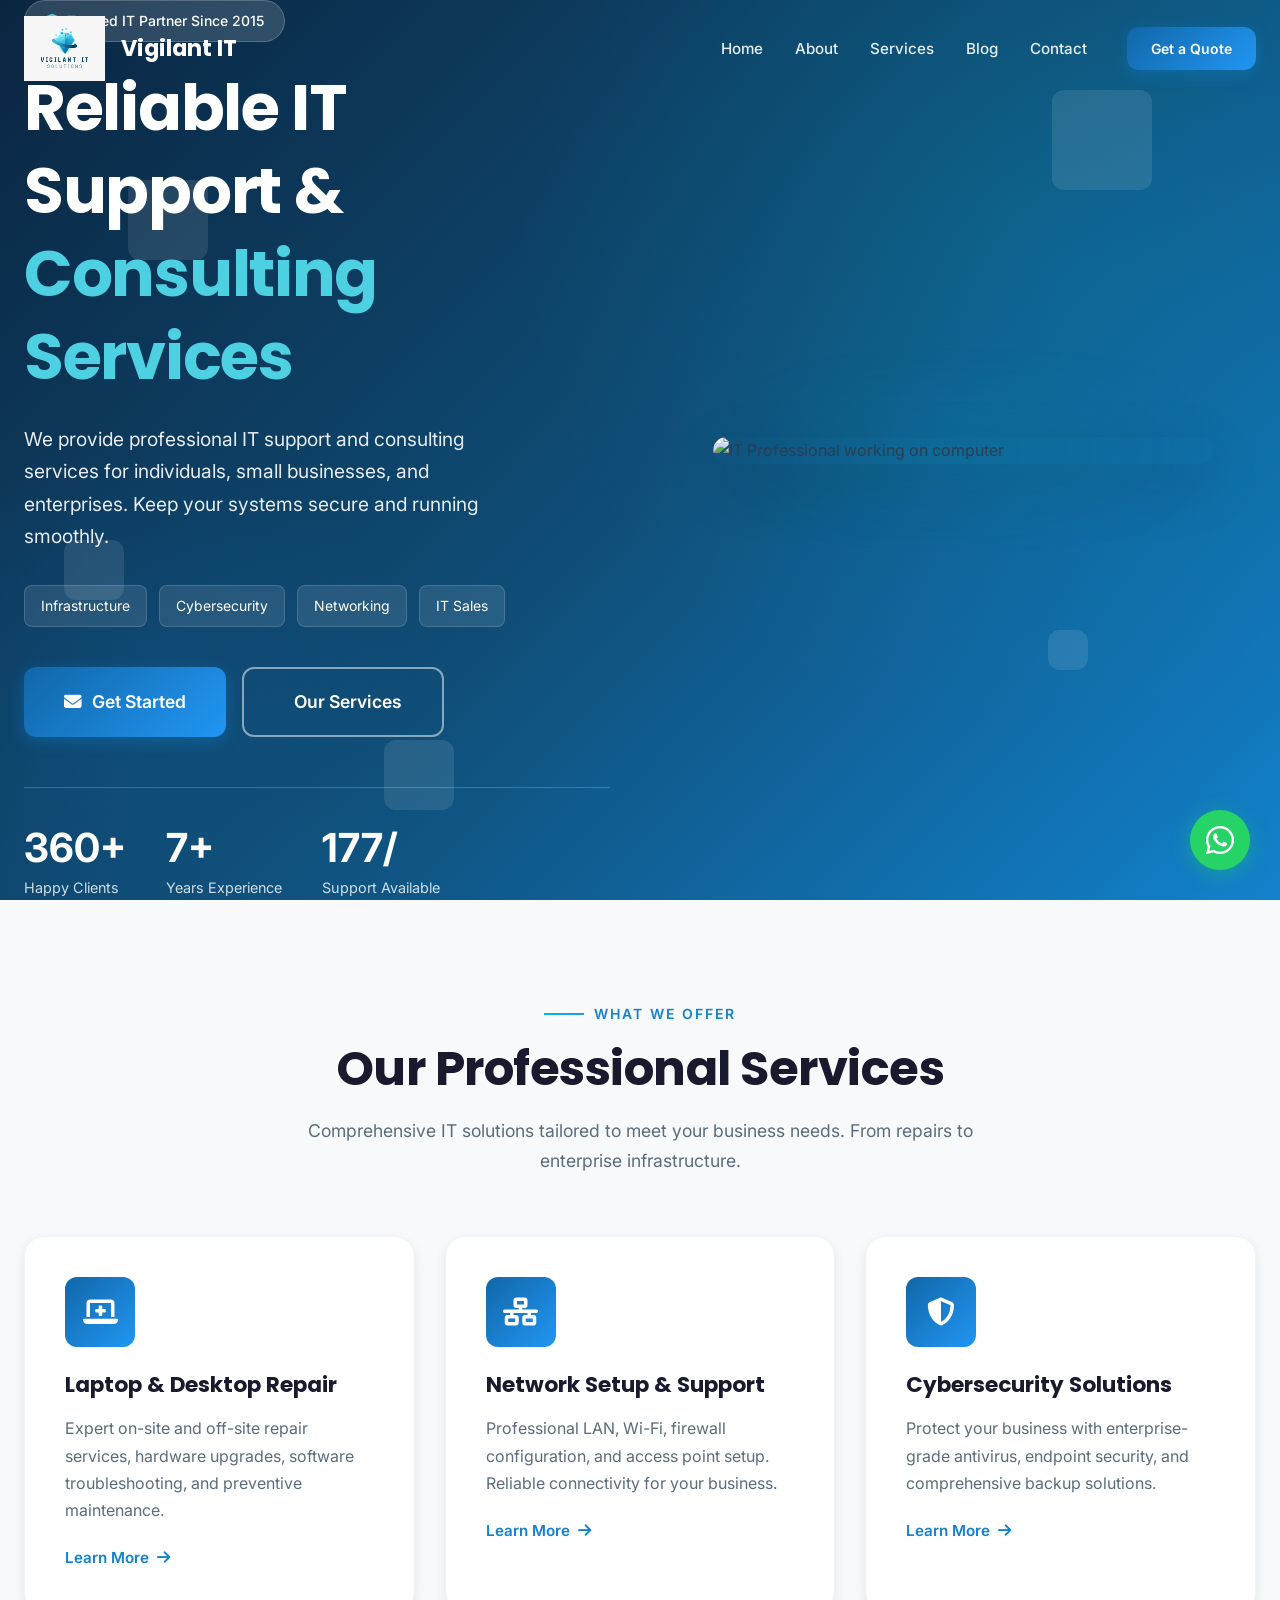
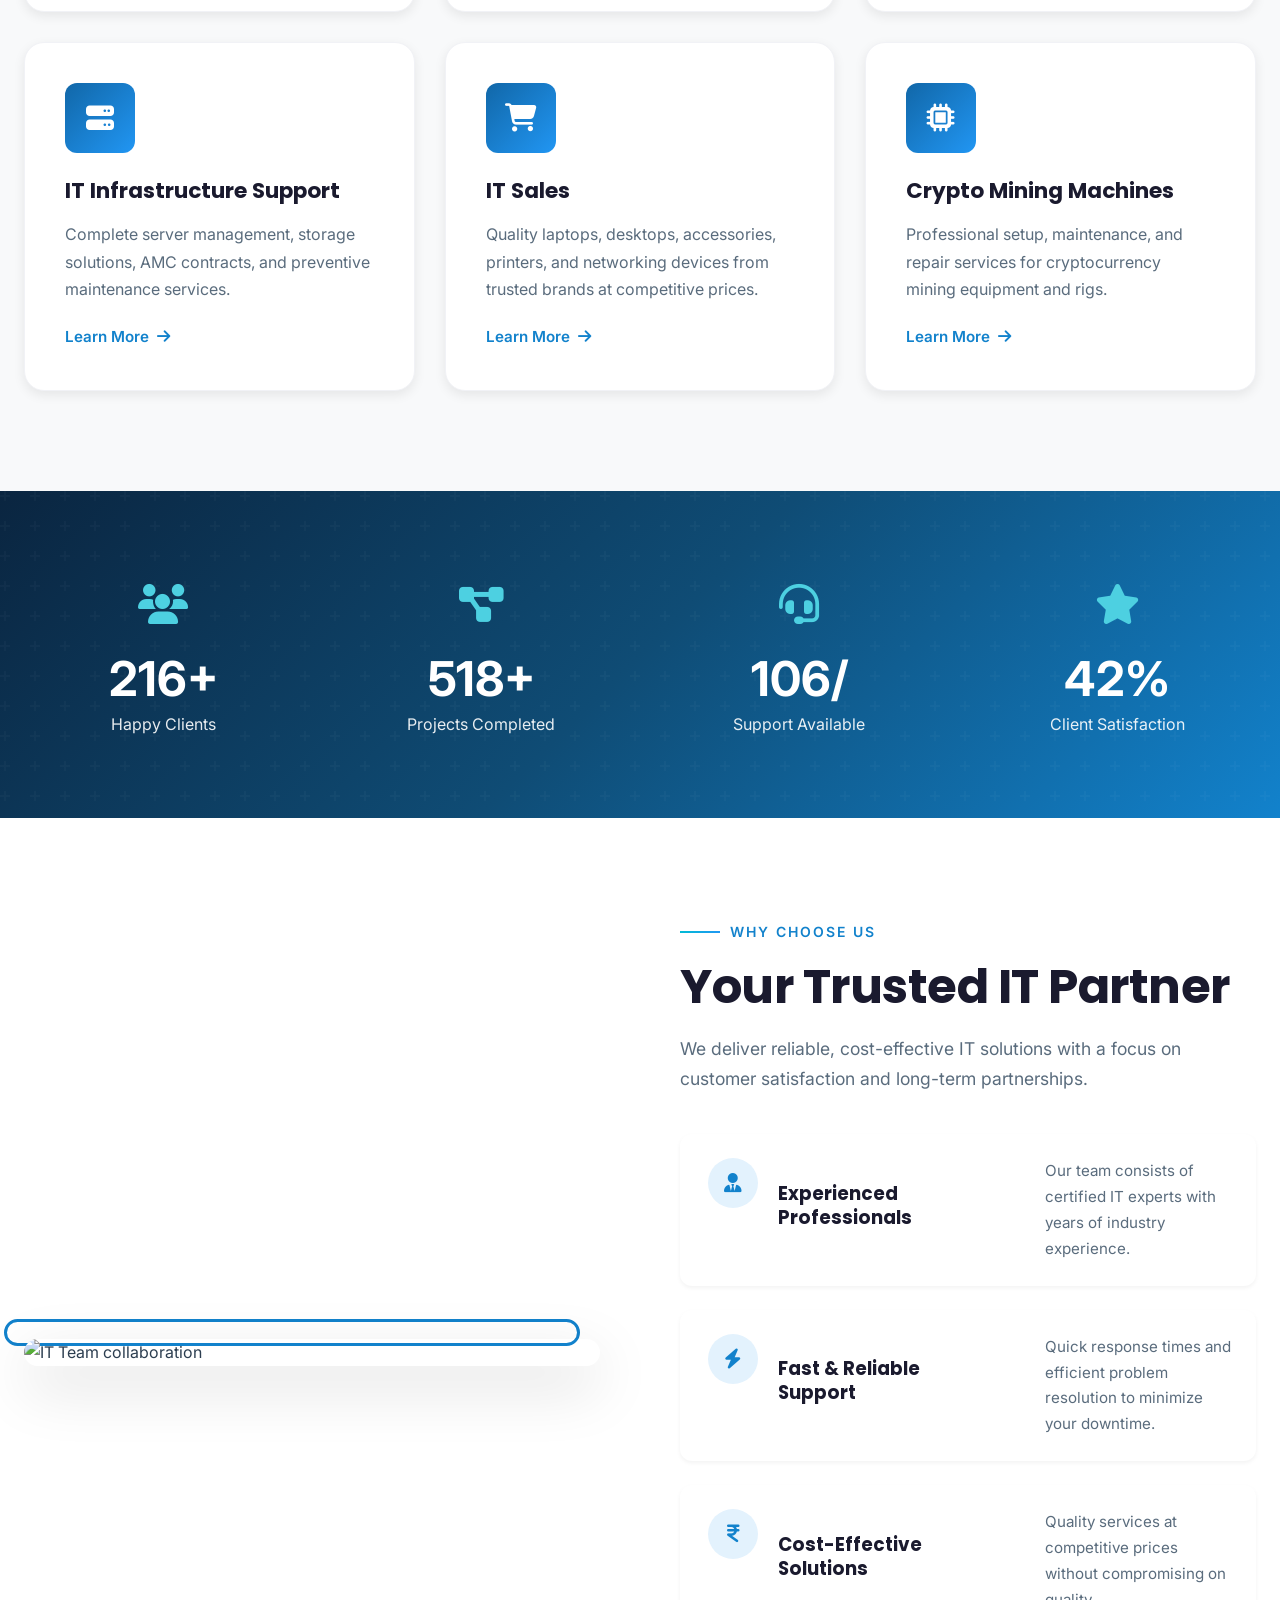
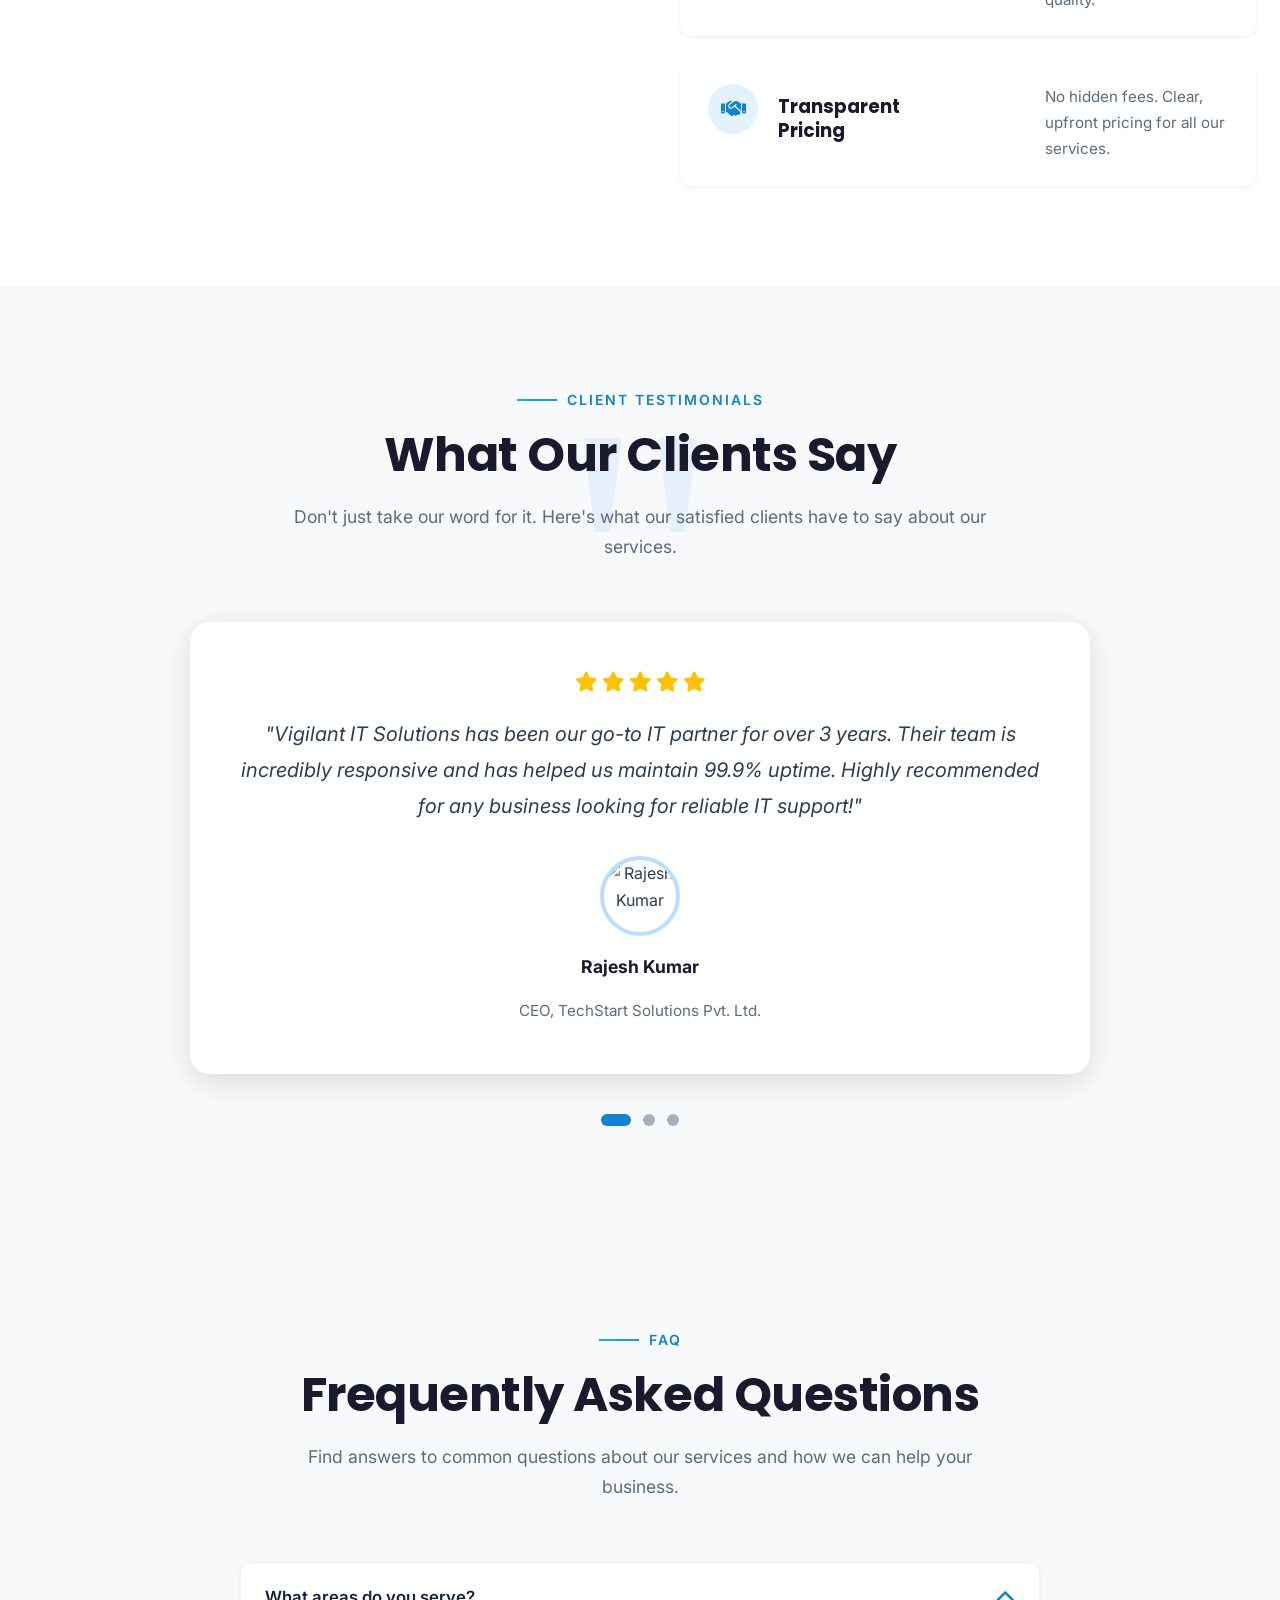
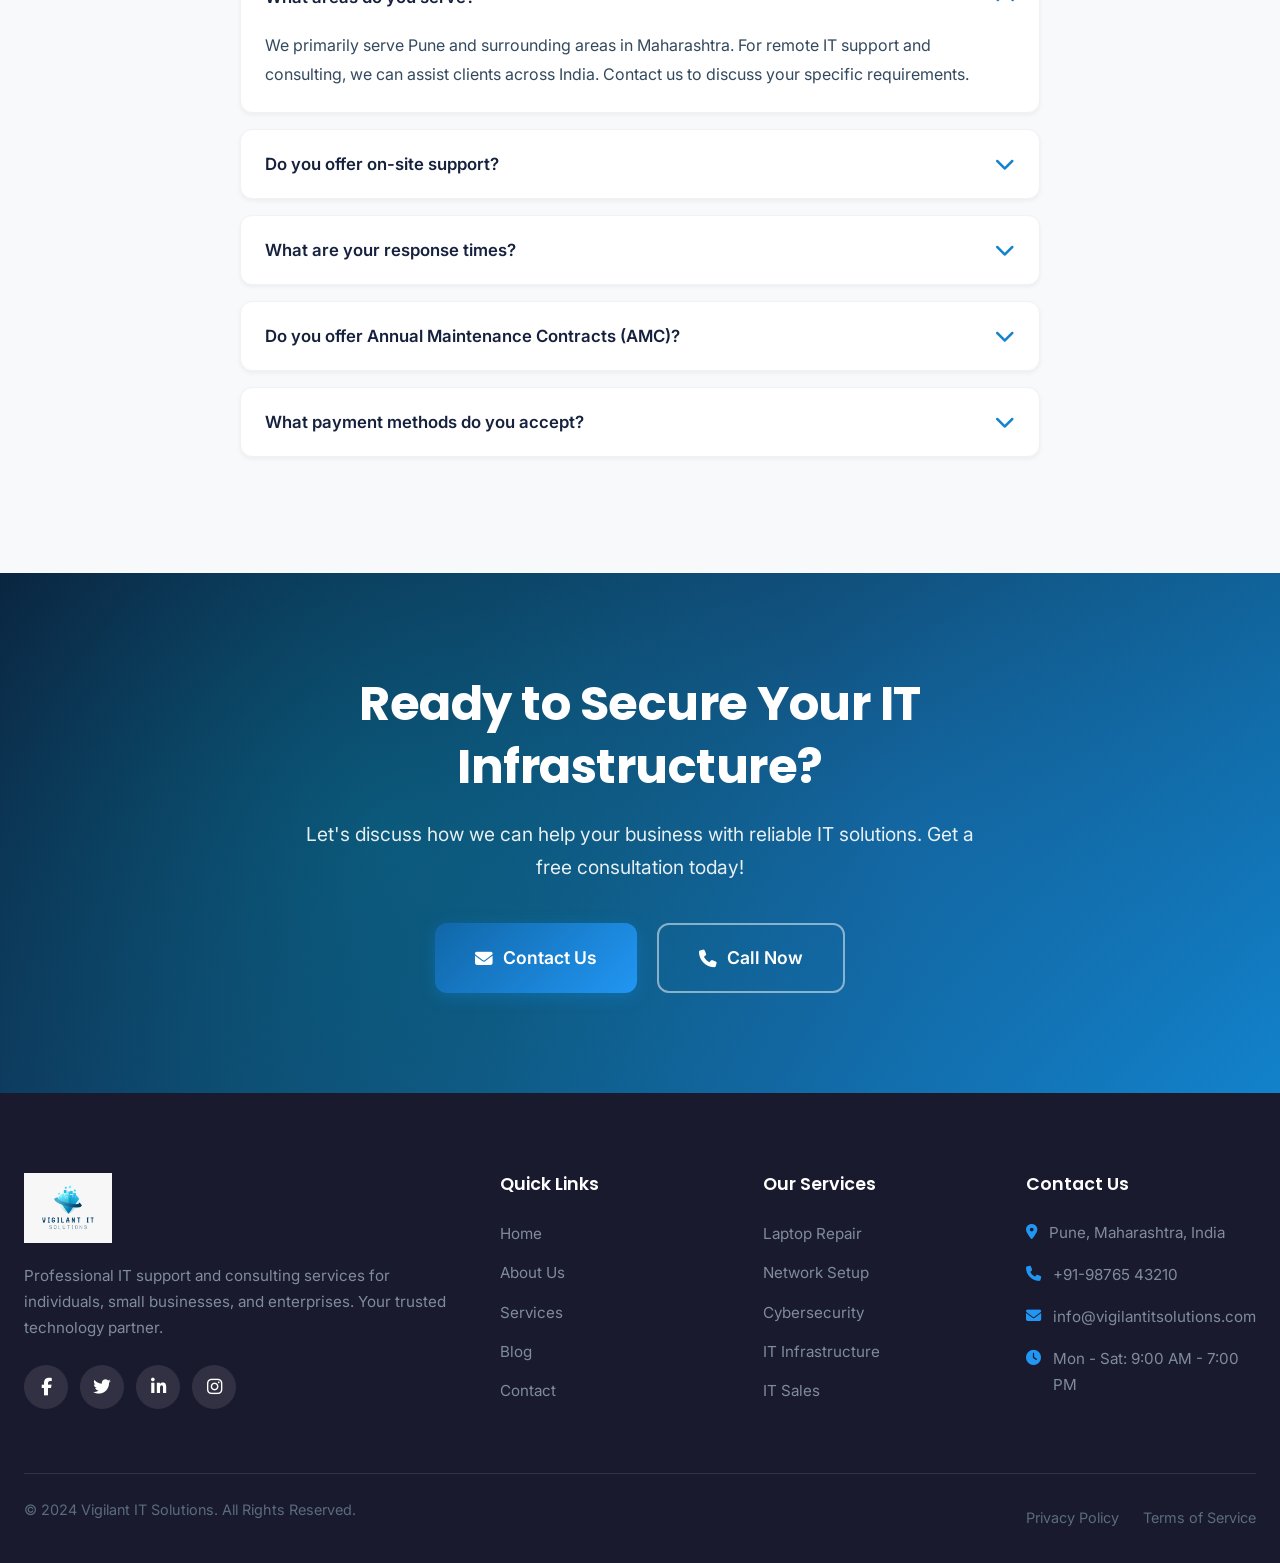
==== index.html @ 355023d1 "initial version" ====
<!DOCTYPE html>
<html lang="en">
<head>
    <meta charset="UTF-8">
    <meta name="viewport" content="width=device-width, initial-scale=1.0">
    <meta name="description" content="Vigilant IT Solutions - Professional IT Support & Consulting Services in Pune. Expert in Infrastructure, Cybersecurity, Networking, Laptop Repair & IT Sales.">
    <meta name="keywords" content="IT Support, Cybersecurity, Network Setup, Laptop Repair, IT Sales, Pune, IT Consulting">
    <meta name="author" content="Vigilant IT Solutions">
    
    <!-- Open Graph / Social Media -->
    <meta property="og:title" content="Vigilant IT Solutions - Reliable IT Support & Consulting">
    <meta property="og:description" content="Professional IT support and consulting services for individuals, small businesses, and enterprises.">
    <meta property="og:type" content="website">
    
    <title>Vigilant IT Solutions | Reliable IT Support & Consulting Services</title>
    
    <!-- Favicon -->
    <link rel="icon" type="image/png" href="assets/images/logo.jpg">
    
    <!-- Google Fonts -->
    <link rel="preconnect" href="https://fonts.googleapis.com">
    <link rel="preconnect" href="https://fonts.gstatic.com" crossorigin>
    <link href="https://fonts.googleapis.com/css2?family=Inter:wght@300;400;500;600;700&family=Poppins:wght@400;500;600;700;800&display=swap" rel="stylesheet">
    
    <!-- Font Awesome Icons -->
    <link rel="stylesheet" href="https://cdnjs.cloudflare.com/ajax/libs/font-awesome/6.4.0/css/all.min.css">
    
    <!-- Main Stylesheet -->
    <link rel="stylesheet" href="css/styles.css">
</head>
<body>
    <!-- ============================================
         HEADER / NAVIGATION
         ============================================ -->
    <header class="header">
        <div class="container">
            <a href="index.html" class="logo">
                <img src="assets/images/logo.jpg" alt="Vigilant IT Solutions Logo">
                <span>Vigilant IT</span>
            </a>
            
            <nav class="nav-menu">
                <ul class="nav-links">
                    <li><a href="index.html" class="nav-link active">Home</a></li>
                    <li><a href="about.html" class="nav-link">About</a></li>
                    <li><a href="services.html" class="nav-link">Services</a></li>
                    <li><a href="blog.html" class="nav-link">Blog</a></li>
                    <li><a href="contact.html" class="nav-link">Contact</a></li>
                </ul>
                <div class="nav-cta">
                    <a href="contact.html" class="btn btn-primary btn-sm">Get a Quote</a>
                </div>
            </nav>
            
            <button class="mobile-toggle" aria-label="Toggle menu">
                <span></span>
                <span></span>
                <span></span>
            </button>
        </div>
    </header>

    <!-- ============================================
         HERO SECTION
         ============================================ -->
    <section class="hero">
        <!-- Floating Background Shapes -->
        <div class="hero-shapes">
            <div class="hero-shape"></div>
            <div class="hero-shape"></div>
            <div class="hero-shape"></div>
            <div class="hero-shape"></div>
            <div class="hero-shape"></div>
        </div>
        
        <div class="container">
            <div class="hero-content">
                <div class="hero-badge">
                    <i class="fas fa-shield-halved"></i>
                    <span>Trusted IT Partner Since 2015</span>
                </div>
                
                <h1 class="hero-title">
                    Reliable IT Support &
                    <span>Consulting Services</span>
                </h1>
                
                <p class="hero-description">
                    We provide professional IT support and consulting services for individuals, 
                    small businesses, and enterprises. Keep your systems secure and running smoothly.
                </p>
                
                <div class="hero-tags">
                    <span class="hero-tag">Infrastructure</span>
                    <span class="hero-tag">Cybersecurity</span>
                    <span class="hero-tag">Networking</span>
                    <span class="hero-tag">IT Sales</span>
                </div>
                
                <div class="hero-buttons">
                    <a href="contact.html" class="btn btn-primary btn-lg">
                        <i class="fas fa-envelope"></i>
                        Get Started
                    </a>
                    <a href="services.html" class="btn btn-outline-white btn-lg">
                        <i class="fas fa-grid-2"></i>
                        Our Services
                    </a>
                </div>
                
                <div class="hero-stats">
                    <div class="hero-stat">
                        <div class="hero-stat-number">500+</div>
                        <div class="hero-stat-label">Happy Clients</div>
                    </div>
                    <div class="hero-stat">
                        <div class="hero-stat-number">10+</div>
                        <div class="hero-stat-label">Years Experience</div>
                    </div>
                    <div class="hero-stat">
                        <div class="hero-stat-number">24/7</div>
                        <div class="hero-stat-label">Support Available</div>
                    </div>
                </div>
            </div>
            
            <div class="hero-image">
                <div class="hero-image-wrapper">
                    <div class="hero-image-glow"></div>
                    <img src="https://images.unsplash.com/photo-1581091226825-a6a2a5aee158?w=600&h=500&fit=crop" 
                         alt="IT Professional working on computer" 
                         class="hero-image-main">
                </div>
            </div>
        </div>
    </section>

    <!-- ============================================
         SERVICES SECTION
         ============================================ -->
    <section class="section bg-light" id="services">
        <div class="container">
            <div class="section-header fade-in">
                <span class="subtitle">What We Offer</span>
                <h2>Our Professional Services</h2>
                <p>Comprehensive IT solutions tailored to meet your business needs. From repairs to enterprise infrastructure.</p>
            </div>
            
            <div class="services-grid stagger-animation">
                <!-- Service 1: Laptop & Desktop Repair -->
                <div class="service-card">
                    <div class="service-icon">
                        <i class="fas fa-laptop-medical"></i>
                    </div>
                    <h3>Laptop & Desktop Repair</h3>
                    <p>Expert on-site and off-site repair services, hardware upgrades, software troubleshooting, and preventive maintenance.</p>
                    <a href="services.html#repair" class="service-link">
                        Learn More <i class="fas fa-arrow-right"></i>
                    </a>
                </div>
                
                <!-- Service 2: Network Setup -->
                <div class="service-card">
                    <div class="service-icon">
                        <i class="fas fa-network-wired"></i>
                    </div>
                    <h3>Network Setup & Support</h3>
                    <p>Professional LAN, Wi-Fi, firewall configuration, and access point setup. Reliable connectivity for your business.</p>
                    <a href="services.html#network" class="service-link">
                        Learn More <i class="fas fa-arrow-right"></i>
                    </a>
                </div>
                
                <!-- Service 3: Cybersecurity -->
                <div class="service-card">
                    <div class="service-icon">
                        <i class="fas fa-shield-halved"></i>
                    </div>
                    <h3>Cybersecurity Solutions</h3>
                    <p>Protect your business with enterprise-grade antivirus, endpoint security, and comprehensive backup solutions.</p>
                    <a href="services.html#security" class="service-link">
                        Learn More <i class="fas fa-arrow-right"></i>
                    </a>
                </div>
                
                <!-- Service 4: IT Infrastructure -->
                <div class="service-card">
                    <div class="service-icon">
                        <i class="fas fa-server"></i>
                    </div>
                    <h3>IT Infrastructure Support</h3>
                    <p>Complete server management, storage solutions, AMC contracts, and preventive maintenance services.</p>
                    <a href="services.html#infrastructure" class="service-link">
                        Learn More <i class="fas fa-arrow-right"></i>
                    </a>
                </div>
                
                <!-- Service 5: IT Sales -->
                <div class="service-card">
                    <div class="service-icon">
                        <i class="fas fa-cart-shopping"></i>
                    </div>
                    <h3>IT Sales</h3>
                    <p>Quality laptops, desktops, accessories, printers, and networking devices from trusted brands at competitive prices.</p>
                    <a href="services.html#sales" class="service-link">
                        Learn More <i class="fas fa-arrow-right"></i>
                    </a>
                </div>
                
                <!-- Service 6: Crypto Mining -->
                <div class="service-card">
                    <div class="service-icon">
                        <i class="fas fa-microchip"></i>
                    </div>
                    <h3>Crypto Mining Machines</h3>
                    <p>Professional setup, maintenance, and repair services for cryptocurrency mining equipment and rigs.</p>
                    <a href="services.html#mining" class="service-link">
                        Learn More <i class="fas fa-arrow-right"></i>
                    </a>
                </div>
            </div>
        </div>
    </section>

    <!-- ============================================
         STATS SECTION
         ============================================ -->
    <section class="stats">
        <div class="container">
            <div class="stats-grid">
                <div class="stat-item fade-in">
                    <div class="stat-icon">
                        <i class="fas fa-users"></i>
                    </div>
                    <div class="stat-number">500+</div>
                    <div class="stat-label">Happy Clients</div>
                </div>
                
                <div class="stat-item fade-in">
                    <div class="stat-icon">
                        <i class="fas fa-project-diagram"></i>
                    </div>
                    <div class="stat-number">1,200+</div>
                    <div class="stat-label">Projects Completed</div>
                </div>
                
                <div class="stat-item fade-in">
                    <div class="stat-icon">
                        <i class="fas fa-headset"></i>
                    </div>
                    <div class="stat-number">24/7</div>
                    <div class="stat-label">Support Available</div>
                </div>
                
                <div class="stat-item fade-in">
                    <div class="stat-icon">
                        <i class="fas fa-star"></i>
                    </div>
                    <div class="stat-number">99%</div>
                    <div class="stat-label">Client Satisfaction</div>
                </div>
            </div>
        </div>
    </section>

    <!-- ============================================
         WHY CHOOSE US SECTION
         ============================================ -->
    <section class="section" id="why-us">
        <div class="container">
            <div class="why-us-content">
                <div class="why-us-image slide-in-left">
                    <img src="https://images.unsplash.com/photo-1553877522-43269d4ea984?w=600&h=700&fit=crop" 
                         alt="IT Team collaboration">
                </div>
                
                <div class="why-us-text slide-in-right">
                    <div class="section-header" style="text-align: left; margin: 0 0 40px 0;">
                        <span class="subtitle">Why Choose Us</span>
                        <h2>Your Trusted IT Partner</h2>
                        <p>We deliver reliable, cost-effective IT solutions with a focus on customer satisfaction and long-term partnerships.</p>
                    </div>
                    
                    <div class="why-us-list">
                        <div class="why-us-item">
                            <div class="why-us-icon">
                                <i class="fas fa-user-tie"></i>
                            </div>
                            <div class="why-us-content">
                                <h4>Experienced Professionals</h4>
                                <p>Our team consists of certified IT experts with years of industry experience.</p>
                            </div>
                        </div>
                        
                        <div class="why-us-item">
                            <div class="why-us-icon">
                                <i class="fas fa-bolt"></i>
                            </div>
                            <div class="why-us-content">
                                <h4>Fast & Reliable Support</h4>
                                <p>Quick response times and efficient problem resolution to minimize your downtime.</p>
                            </div>
                        </div>
                        
                        <div class="why-us-item">
                            <div class="why-us-icon">
                                <i class="fas fa-indian-rupee-sign"></i>
                            </div>
                            <div class="why-us-content">
                                <h4>Cost-Effective Solutions</h4>
                                <p>Quality services at competitive prices without compromising on quality.</p>
                            </div>
                        </div>
                        
                        <div class="why-us-item">
                            <div class="why-us-icon">
                                <i class="fas fa-handshake"></i>
                            </div>
                            <div class="why-us-content">
                                <h4>Transparent Pricing</h4>
                                <p>No hidden fees. Clear, upfront pricing for all our services.</p>
                            </div>
                        </div>
                    </div>
                </div>
            </div>
        </div>
    </section>

    <!-- ============================================
         TESTIMONIALS SECTION
         ============================================ -->
    <section class="section testimonials" id="testimonials">
        <div class="container">
            <div class="section-header fade-in">
                <span class="subtitle">Client Testimonials</span>
                <h2>What Our Clients Say</h2>
                <p>Don't just take our word for it. Here's what our satisfied clients have to say about our services.</p>
            </div>
            
            <div class="testimonials-slider scale-in">
                <!-- Testimonial 1 -->
                <div class="testimonial-card">
                    <div class="testimonial-rating">
                        <i class="fas fa-star"></i>
                        <i class="fas fa-star"></i>
                        <i class="fas fa-star"></i>
                        <i class="fas fa-star"></i>
                        <i class="fas fa-star"></i>
                    </div>
                    <p class="testimonial-text">
                        "Vigilant IT Solutions has been our go-to IT partner for over 3 years. Their team is incredibly responsive 
                        and has helped us maintain 99.9% uptime. Highly recommended for any business looking for reliable IT support!"
                    </p>
                    <div class="testimonial-author">
                        <img src="https://images.unsplash.com/photo-1507003211169-0a1dd7228f2d?w=100&h=100&fit=crop&crop=face" 
                             alt="Rajesh Kumar" 
                             class="testimonial-avatar">
                        <div class="testimonial-name">Rajesh Kumar</div>
                        <div class="testimonial-position">CEO, TechStart Solutions Pvt. Ltd.</div>
                    </div>
                </div>
                
                <!-- Testimonial 2 -->
                <div class="testimonial-card">
                    <div class="testimonial-rating">
                        <i class="fas fa-star"></i>
                        <i class="fas fa-star"></i>
                        <i class="fas fa-star"></i>
                        <i class="fas fa-star"></i>
                        <i class="fas fa-star"></i>
                    </div>
                    <p class="testimonial-text">
                        "The cybersecurity audit conducted by Vigilant IT was eye-opening. They identified vulnerabilities we 
                        didn't even know existed and implemented robust security measures. Our data is now much safer!"
                    </p>
                    <div class="testimonial-author">
                        <img src="https://images.unsplash.com/photo-1494790108377-be9c29b29330?w=100&h=100&fit=crop&crop=face" 
                             alt="Priya Sharma" 
                             class="testimonial-avatar">
                        <div class="testimonial-name">Priya Sharma</div>
                        <div class="testimonial-position">IT Manager, FinServe India</div>
                    </div>
                </div>
                
                <!-- Testimonial 3 -->
                <div class="testimonial-card">
                    <div class="testimonial-rating">
                        <i class="fas fa-star"></i>
                        <i class="fas fa-star"></i>
                        <i class="fas fa-star"></i>
                        <i class="fas fa-star"></i>
                        <i class="fas fa-star-half-stroke"></i>
                    </div>
                    <p class="testimonial-text">
                        "Excellent service! They set up our entire office network in just 2 days. The team was professional, 
                        punctual, and explained everything in simple terms. Great value for money!"
                    </p>
                    <div class="testimonial-author">
                        <img src="https://images.unsplash.com/photo-1472099645785-5658abf4ff4e?w=100&h=100&fit=crop&crop=face" 
                             alt="Amit Patel" 
                             class="testimonial-avatar">
                        <div class="testimonial-name">Amit Patel</div>
                        <div class="testimonial-position">Director, Patel Enterprises</div>
                    </div>
                </div>
            </div>
            
            <!-- Testimonial Navigation Dots -->
            <div class="testimonial-nav">
                <span class="testimonial-dot active"></span>
                <span class="testimonial-dot"></span>
                <span class="testimonial-dot"></span>
            </div>
        </div>
    </section>

    <!-- ============================================
         FAQ SECTION
         ============================================ -->
    <section class="section bg-light" id="faq">
        <div class="container">
            <div class="section-header fade-in">
                <span class="subtitle">FAQ</span>
                <h2>Frequently Asked Questions</h2>
                <p>Find answers to common questions about our services and how we can help your business.</p>
            </div>
            
            <div class="faq-list">
                <div class="faq-item active">
                    <button class="faq-question">
                        What areas do you serve?
                        <i class="fas fa-chevron-down"></i>
                    </button>
                    <div class="faq-answer">
                        <div class="faq-answer-content">
                            We primarily serve Pune and surrounding areas in Maharashtra. For remote IT support and consulting, 
                            we can assist clients across India. Contact us to discuss your specific requirements.
                        </div>
                    </div>
                </div>
                
                <div class="faq-item">
                    <button class="faq-question">
                        Do you offer on-site support?
                        <i class="fas fa-chevron-down"></i>
                    </button>
                    <div class="faq-answer">
                        <div class="faq-answer-content">
                            Yes! We offer both on-site and remote support options. For hardware repairs and network installations, 
                            our technicians will visit your location. Many software issues can be resolved remotely for faster resolution.
                        </div>
                    </div>
                </div>
                
                <div class="faq-item">
                    <button class="faq-question">
                        What are your response times?
                        <i class="fas fa-chevron-down"></i>
                    </button>
                    <div class="faq-answer">
                        <div class="faq-answer-content">
                            For critical issues, we aim to respond within 1-2 hours. Standard support requests are typically 
                            addressed within 4-8 hours. AMC clients receive priority support with guaranteed response times.
                        </div>
                    </div>
                </div>
                
                <div class="faq-item">
                    <button class="faq-question">
                        Do you offer Annual Maintenance Contracts (AMC)?
                        <i class="fas fa-chevron-down"></i>
                    </button>
                    <div class="faq-answer">
                        <div class="faq-answer-content">
                            Yes, we offer flexible AMC packages tailored to your business needs. AMC clients enjoy priority support, 
                            regular preventive maintenance, discounted rates on repairs, and quarterly health checks.
                        </div>
                    </div>
                </div>
                
                <div class="faq-item">
                    <button class="faq-question">
                        What payment methods do you accept?
                        <i class="fas fa-chevron-down"></i>
                    </button>
                    <div class="faq-answer">
                        <div class="faq-answer-content">
                            We accept bank transfers, UPI payments, credit/debit cards, and cash. For business clients, we also 
                            offer credit terms. GST invoices are provided for all transactions.
                        </div>
                    </div>
                </div>
            </div>
        </div>
    </section>

    <!-- ============================================
         CTA SECTION
         ============================================ -->
    <section class="cta">
        <div class="container">
            <div class="cta-content fade-in">
                <h2>Ready to Secure Your IT Infrastructure?</h2>
                <p>Let's discuss how we can help your business with reliable IT solutions. Get a free consultation today!</p>
                <div class="cta-buttons">
                    <a href="contact.html" class="btn btn-primary btn-lg">
                        <i class="fas fa-envelope"></i>
                        Contact Us
                    </a>
                    <a href="tel:+919876543210" class="btn btn-outline-white btn-lg">
                        <i class="fas fa-phone"></i>
                        Call Now
                    </a>
                </div>
            </div>
        </div>
    </section>

    <!-- ============================================
         FOOTER
         ============================================ -->
    <footer class="footer">
        <div class="container">
            <div class="footer-grid">
                <!-- Brand Column -->
                <div class="footer-brand">
                    <a href="index.html" class="logo">
                        <img src="assets/images/logo.jpg" alt="Vigilant IT Solutions">
                    </a>
                    <p>Professional IT support and consulting services for individuals, small businesses, and enterprises. Your trusted technology partner.</p>
                    <div class="footer-social">
                        <a href="#" aria-label="Facebook"><i class="fab fa-facebook-f"></i></a>
                        <a href="#" aria-label="Twitter"><i class="fab fa-twitter"></i></a>
                        <a href="#" aria-label="LinkedIn"><i class="fab fa-linkedin-in"></i></a>
                        <a href="#" aria-label="Instagram"><i class="fab fa-instagram"></i></a>
                    </div>
                </div>
                
                <!-- Quick Links -->
                <div class="footer-column">
                    <h4 class="footer-title">Quick Links</h4>
                    <ul class="footer-links">
                        <li><a href="index.html">Home</a></li>
                        <li><a href="about.html">About Us</a></li>
                        <li><a href="services.html">Services</a></li>
                        <li><a href="blog.html">Blog</a></li>
                        <li><a href="contact.html">Contact</a></li>
                    </ul>
                </div>
                
                <!-- Services -->
                <div class="footer-column">
                    <h4 class="footer-title">Our Services</h4>
                    <ul class="footer-links">
                        <li><a href="services.html#repair">Laptop Repair</a></li>
                        <li><a href="services.html#network">Network Setup</a></li>
                        <li><a href="services.html#security">Cybersecurity</a></li>
                        <li><a href="services.html#infrastructure">IT Infrastructure</a></li>
                        <li><a href="services.html#sales">IT Sales</a></li>
                    </ul>
                </div>
                
                <!-- Contact Info -->
                <div class="footer-column">
                    <h4 class="footer-title">Contact Us</h4>
                    <div class="footer-contact-item">
                        <i class="fas fa-map-marker-alt"></i>
                        <span>Pune, Maharashtra, India</span>
                    </div>
                    <div class="footer-contact-item">
                        <i class="fas fa-phone"></i>
                        <span>+91-98765 43210</span>
                    </div>
                    <div class="footer-contact-item">
                        <i class="fas fa-envelope"></i>
                        <span>info@vigilantitsolutions.com</span>
                    </div>
                    <div class="footer-contact-item">
                        <i class="fas fa-clock"></i>
                        <span>Mon - Sat: 9:00 AM - 7:00 PM</span>
                    </div>
                </div>
            </div>
            
            <div class="footer-bottom">
                <p class="footer-copyright">
                    &copy; 2024 Vigilant IT Solutions. All Rights Reserved.
                </p>
                <div class="footer-legal">
                    <a href="#">Privacy Policy</a>
                    <a href="#">Terms of Service</a>
                </div>
            </div>
        </div>
    </footer>

    <!-- ============================================
         WHATSAPP FLOATING BUTTON
         ============================================ -->
    <a href="https://wa.me/919876543210?text=Hi%20Vigilant%20IT%20Solutions!%20I%20would%20like%20to%20inquire%20about%20your%20services." 
       class="whatsapp-float" 
       target="_blank" 
       rel="noopener noreferrer"
       aria-label="Chat on WhatsApp">
        <i class="fab fa-whatsapp"></i>
    </a>

    <!-- Main JavaScript -->
    <script src="js/main.js"></script>
</body>
</html>
---- css/styles.css ----
/* ============================================
   VIGILANT IT SOLUTIONS - Main Stylesheet
   Modern, Beautiful UI/UX Design
   ============================================ */

/* ============================================
   CSS VARIABLES - Design System
   ============================================ */
:root {
    /* Primary Colors - Based on Logo */
    --primary-900: #0a2540;
    --primary-800: #0d3a5c;
    --primary-700: #0f4c75;
    --primary-600: #1167a8;
    --primary-500: #1282cc;
    --primary-400: #2196f3;
    --primary-300: #64b5f6;
    --primary-200: #90caf9;
    --primary-100: #bbdefb;
    --primary-50: #e3f2fd;

    /* Accent Colors - Cyan from Logo */
    --accent-500: #00bcd4;
    --accent-400: #26c6da;
    --accent-300: #4dd0e1;
    --accent-200: #80deea;
    --accent-100: #b2ebf2;

    /* Neutral Colors */
    --neutral-900: #1a1a2e;
    --neutral-800: #16213e;
    --neutral-700: #2c3e50;
    --neutral-600: #34495e;
    --neutral-500: #5a6c7d;
    --neutral-400: #7f8c9a;
    --neutral-300: #a4b0be;
    --neutral-200: #dfe6e9;
    --neutral-100: #f1f2f6;
    --neutral-50: #f8f9fa;
    --white: #ffffff;

    /* Semantic Colors */
    --success: #00c853;
    --warning: #ffc107;
    --error: #ff5252;
    --info: #2196f3;

    /* Gradients */
    --gradient-primary: linear-gradient(135deg, var(--primary-600) 0%, var(--primary-400) 100%);
    --gradient-hero: linear-gradient(135deg, var(--primary-900) 0%, var(--primary-700) 50%, var(--primary-500) 100%);
    --gradient-card: linear-gradient(145deg, rgba(255,255,255,0.9) 0%, rgba(255,255,255,0.7) 100%);
    --gradient-accent: linear-gradient(135deg, var(--accent-500) 0%, var(--primary-400) 100%);

    /* Shadows */
    --shadow-sm: 0 2px 4px rgba(0, 0, 0, 0.05);
    --shadow-md: 0 4px 12px rgba(0, 0, 0, 0.08);
    --shadow-lg: 0 8px 30px rgba(0, 0, 0, 0.12);
    --shadow-xl: 0 20px 60px rgba(0, 0, 0, 0.15);
    --shadow-glow: 0 0 40px rgba(18, 130, 204, 0.3);

    /* Typography */
    --font-primary: 'Inter', -apple-system, BlinkMacSystemFont, 'Segoe UI', Roboto, sans-serif;
    --font-heading: 'Poppins', var(--font-primary);

    /* Spacing */
    --section-padding: 100px 0;
    --container-padding: 0 24px;

    /* Border Radius */
    --radius-sm: 8px;
    --radius-md: 12px;
    --radius-lg: 20px;
    --radius-xl: 30px;
    --radius-full: 50%;

    /* Transitions */
    --transition-fast: 0.2s ease;
    --transition-normal: 0.3s ease;
    --transition-slow: 0.5s ease;
}

/* ============================================
   RESET & BASE STYLES
   ============================================ */
*,
*::before,
*::after {
    margin: 0;
    padding: 0;
    box-sizing: border-box;
}

html {
    scroll-behavior: smooth;
    font-size: 16px;
}

body {
    font-family: var(--font-primary);
    font-size: 1rem;
    line-height: 1.7;
    color: var(--neutral-700);
    background-color: var(--white);
    overflow-x: hidden;
}

img {
    max-width: 100%;
    height: auto;
    display: block;
}

a {
    text-decoration: none;
    color: inherit;
    transition: var(--transition-normal);
}

ul, ol {
    list-style: none;
}

button {
    font-family: inherit;
    cursor: pointer;
    border: none;
    outline: none;
}

input, textarea, select {
    font-family: inherit;
    font-size: inherit;
}

/* ============================================
   TYPOGRAPHY
   ============================================ */
h1, h2, h3, h4, h5, h6 {
    font-family: var(--font-heading);
    font-weight: 700;
    line-height: 1.3;
    color: var(--neutral-900);
}

h1 {
    font-size: clamp(2.5rem, 5vw, 4rem);
    letter-spacing: -0.02em;
}

h2 {
    font-size: clamp(2rem, 4vw, 3rem);
    letter-spacing: -0.01em;
}

h3 {
    font-size: clamp(1.5rem, 3vw, 2rem);
}

h4 {
    font-size: clamp(1.25rem, 2.5vw, 1.5rem);
}

p {
    margin-bottom: 1rem;
}

.text-gradient {
    background: var(--gradient-accent);
    -webkit-background-clip: text;
    -webkit-text-fill-color: transparent;
    background-clip: text;
}

/* ============================================
   UTILITY CLASSES
   ============================================ */
.container {
    width: 100%;
    max-width: 1280px;
    margin: 0 auto;
    padding: var(--container-padding);
}

.section {
    padding: var(--section-padding);
}

.section-header {
    text-align: center;
    max-width: 700px;
    margin: 0 auto 60px;
}

.section-header .subtitle {
    display: inline-block;
    color: var(--primary-500);
    font-weight: 600;
    font-size: 0.875rem;
    text-transform: uppercase;
    letter-spacing: 2px;
    margin-bottom: 12px;
    position: relative;
    padding-left: 50px;
}

.section-header .subtitle::before {
    content: '';
    position: absolute;
    left: 0;
    top: 50%;
    transform: translateY(-50%);
    width: 40px;
    height: 2px;
    background: var(--gradient-accent);
}

.section-header h2 {
    margin-bottom: 16px;
}

.section-header p {
    color: var(--neutral-500);
    font-size: 1.1rem;
}

/* Background Variations */
.bg-light {
    background-color: var(--neutral-50);
}

.bg-gradient {
    background: var(--gradient-hero);
}

.bg-pattern {
    position: relative;
    overflow: hidden;
}

.bg-pattern::before {
    content: '';
    position: absolute;
    top: 0;
    left: 0;
    right: 0;
    bottom: 0;
    background-image: 
        radial-gradient(circle at 20% 50%, rgba(18, 130, 204, 0.1) 0%, transparent 50%),
        radial-gradient(circle at 80% 80%, rgba(0, 188, 212, 0.1) 0%, transparent 50%);
    pointer-events: none;
}

/* ============================================
   BUTTONS
   ============================================ */
.btn {
    display: inline-flex;
    align-items: center;
    justify-content: center;
    gap: 10px;
    padding: 14px 32px;
    font-size: 1rem;
    font-weight: 600;
    border-radius: var(--radius-md);
    transition: var(--transition-normal);
    position: relative;
    overflow: hidden;
}

.btn::before {
    content: '';
    position: absolute;
    top: 0;
    left: -100%;
    width: 100%;
    height: 100%;
    background: linear-gradient(90deg, transparent, rgba(255,255,255,0.2), transparent);
    transition: var(--transition-slow);
}

.btn:hover::before {
    left: 100%;
}

.btn-primary {
    background: var(--gradient-primary);
    color: var(--white);
    box-shadow: 0 4px 15px rgba(18, 130, 204, 0.4);
}

.btn-primary:hover {
    transform: translateY(-3px);
    box-shadow: 0 8px 25px rgba(18, 130, 204, 0.5);
}

.btn-secondary {
    background: var(--white);
    color: var(--primary-600);
    border: 2px solid var(--primary-500);
}

.btn-secondary:hover {
    background: var(--primary-500);
    color: var(--white);
    transform: translateY(-3px);
}

.btn-outline-white {
    background: transparent;
    color: var(--white);
    border: 2px solid rgba(255, 255, 255, 0.5);
}

.btn-outline-white:hover {
    background: var(--white);
    color: var(--primary-600);
    border-color: var(--white);
}

.btn-sm {
    padding: 10px 24px;
    font-size: 0.875rem;
}

.btn-lg {
    padding: 18px 40px;
    font-size: 1.1rem;
}

/* ============================================
   HEADER & NAVIGATION
   ============================================ */
.header {
    position: fixed;
    top: 0;
    left: 0;
    right: 0;
    z-index: 1000;
    padding: 16px 0;
    transition: var(--transition-normal);
}

.header.scrolled {
    background: rgba(255, 255, 255, 0.95);
    backdrop-filter: blur(20px);
    box-shadow: var(--shadow-md);
    padding: 12px 0;
}

.header .container {
    display: flex;
    align-items: center;
    justify-content: space-between;
}

.logo {
    display: flex;
    align-items: center;
    gap: 16px;
    z-index: 1001;
}

.logo img {
    height: 65px;
    width: auto;
    object-fit: contain;
    image-rendering: -webkit-optimize-contrast;
    image-rendering: crisp-edges;
}

.logo span {
    font-family: var(--font-heading);
    font-size: 1.4rem;
    font-weight: 700;
    color: var(--white);
    transition: var(--transition-normal);
    white-space: nowrap;
}

.header.scrolled .logo span {
    color: var(--primary-700);
}

.header.scrolled .logo img {
    height: 50px;
}

.nav-menu {
    display: flex;
    align-items: center;
    gap: 40px;
}

.nav-links {
    display: flex;
    align-items: center;
    gap: 32px;
}

.nav-link {
    font-size: 0.95rem;
    font-weight: 500;
    color: rgba(255, 255, 255, 0.9);
    position: relative;
    padding: 8px 0;
}

.nav-link::after {
    content: '';
    position: absolute;
    bottom: 0;
    left: 0;
    width: 0;
    height: 2px;
    background: var(--accent-400);
    transition: var(--transition-normal);
}

.nav-link:hover::after,
.nav-link.active::after {
    width: 100%;
}

.header.scrolled .nav-link {
    color: var(--neutral-700);
}

.header.scrolled .nav-link:hover,
.header.scrolled .nav-link.active {
    color: var(--primary-600);
}

.nav-cta .btn {
    padding: 10px 24px;
}

/* Mobile Menu Toggle */
.mobile-toggle {
    display: none;
    flex-direction: column;
    gap: 6px;
    padding: 10px;
    background: none;
    z-index: 1001;
}

.mobile-toggle span {
    display: block;
    width: 28px;
    height: 2px;
    background: var(--white);
    transition: var(--transition-normal);
}

.header.scrolled .mobile-toggle span {
    background: var(--neutral-800);
}

.mobile-toggle.active span:nth-child(1) {
    transform: rotate(45deg) translate(6px, 6px);
}

.mobile-toggle.active span:nth-child(2) {
    opacity: 0;
}

.mobile-toggle.active span:nth-child(3) {
    transform: rotate(-45deg) translate(6px, -6px);
}

/* ============================================
   HERO SECTION
   ============================================ */
.hero {
    min-height: 100vh;
    display: flex;
    align-items: center;
    position: relative;
    background: var(--gradient-hero);
    overflow: hidden;
}

.hero::before {
    content: '';
    position: absolute;
    top: -50%;
    right: -20%;
    width: 80%;
    height: 150%;
    background: radial-gradient(circle, rgba(0, 188, 212, 0.15) 0%, transparent 60%);
    animation: pulse 8s ease-in-out infinite;
}

.hero::after {
    content: '';
    position: absolute;
    bottom: -30%;
    left: -20%;
    width: 60%;
    height: 100%;
    background: radial-gradient(circle, rgba(33, 150, 243, 0.1) 0%, transparent 50%);
    animation: pulse 10s ease-in-out infinite reverse;
}

@keyframes pulse {
    0%, 100% { transform: scale(1); opacity: 0.5; }
    50% { transform: scale(1.1); opacity: 0.8; }
}

/* Floating Elements Animation */
.hero-shapes {
    position: absolute;
    top: 0;
    left: 0;
    width: 100%;
    height: 100%;
    pointer-events: none;
    overflow: hidden;
}

.hero-shape {
    position: absolute;
    border-radius: var(--radius-md);
    background: rgba(255, 255, 255, 0.1);
    animation: float 20s ease-in-out infinite;
}

.hero-shape:nth-child(1) {
    width: 80px;
    height: 80px;
    top: 20%;
    left: 10%;
    animation-delay: 0s;
}

.hero-shape:nth-child(2) {
    width: 60px;
    height: 60px;
    top: 60%;
    left: 5%;
    animation-delay: -5s;
}

.hero-shape:nth-child(3) {
    width: 100px;
    height: 100px;
    top: 10%;
    right: 10%;
    animation-delay: -10s;
}

.hero-shape:nth-child(4) {
    width: 40px;
    height: 40px;
    top: 70%;
    right: 15%;
    animation-delay: -15s;
}

.hero-shape:nth-child(5) {
    width: 70px;
    height: 70px;
    bottom: 10%;
    left: 30%;
    animation-delay: -7s;
}

@keyframes float {
    0%, 100% { transform: translateY(0) rotate(0deg); }
    25% { transform: translateY(-20px) rotate(5deg); }
    50% { transform: translateY(-40px) rotate(0deg); }
    75% { transform: translateY(-20px) rotate(-5deg); }
}

.hero .container {
    position: relative;
    z-index: 10;
    display: grid;
    grid-template-columns: 1fr 1fr;
    gap: 60px;
    align-items: center;
}

.hero-content {
    color: var(--white);
}

.hero-badge {
    display: inline-flex;
    align-items: center;
    gap: 8px;
    background: rgba(255, 255, 255, 0.15);
    backdrop-filter: blur(10px);
    padding: 8px 20px;
    border-radius: var(--radius-xl);
    font-size: 0.875rem;
    font-weight: 500;
    margin-bottom: 24px;
    border: 1px solid rgba(255, 255, 255, 0.2);
}

.hero-badge i {
    color: var(--accent-300);
}

.hero-title {
    color: var(--white);
    margin-bottom: 24px;
}

.hero-title span {
    display: block;
    color: var(--accent-300);
}

.hero-description {
    font-size: 1.2rem;
    opacity: 0.9;
    margin-bottom: 32px;
    max-width: 500px;
}

.hero-tags {
    display: flex;
    flex-wrap: wrap;
    gap: 12px;
    margin-bottom: 40px;
}

.hero-tag {
    background: rgba(255, 255, 255, 0.1);
    padding: 8px 16px;
    border-radius: var(--radius-sm);
    font-size: 0.875rem;
    border: 1px solid rgba(255, 255, 255, 0.15);
}

.hero-buttons {
    display: flex;
    gap: 16px;
    flex-wrap: wrap;
}

.hero-image {
    position: relative;
    display: flex;
    justify-content: center;
    align-items: center;
}

.hero-image-wrapper {
    position: relative;
    width: 100%;
    max-width: 500px;
}

.hero-image-main {
    position: relative;
    z-index: 2;
    border-radius: var(--radius-lg);
    box-shadow: var(--shadow-xl);
}

.hero-image-glow {
    position: absolute;
    top: 50%;
    left: 50%;
    transform: translate(-50%, -50%);
    width: 120%;
    height: 120%;
    background: radial-gradient(circle, rgba(0, 188, 212, 0.3) 0%, transparent 70%);
    filter: blur(40px);
    z-index: 1;
}

/* Hero Stats */
.hero-stats {
    display: flex;
    gap: 40px;
    margin-top: 50px;
    padding-top: 40px;
    border-top: 1px solid rgba(255, 255, 255, 0.2);
}

.hero-stat {
    text-align: left;
}

.hero-stat-number {
    font-size: 2.5rem;
    font-weight: 700;
    color: var(--white);
    line-height: 1;
}

.hero-stat-label {
    font-size: 0.9rem;
    opacity: 0.8;
    margin-top: 8px;
}

/* ============================================
   SERVICES SECTION
   ============================================ */
.services-grid {
    display: grid;
    grid-template-columns: repeat(3, 1fr);
    gap: 30px;
}

.service-card {
    background: var(--white);
    border-radius: var(--radius-lg);
    padding: 40px;
    box-shadow: var(--shadow-md);
    transition: var(--transition-normal);
    position: relative;
    overflow: hidden;
    border: 1px solid var(--neutral-100);
}

.service-card::before {
    content: '';
    position: absolute;
    top: 0;
    left: 0;
    width: 100%;
    height: 4px;
    background: var(--gradient-accent);
    transform: scaleX(0);
    transform-origin: left;
    transition: var(--transition-normal);
}

.service-card:hover {
    transform: translateY(-10px);
    box-shadow: var(--shadow-xl);
}

.service-card:hover::before {
    transform: scaleX(1);
}

.service-icon {
    width: 70px;
    height: 70px;
    border-radius: var(--radius-md);
    background: var(--gradient-primary);
    display: flex;
    align-items: center;
    justify-content: center;
    margin-bottom: 24px;
    font-size: 1.75rem;
    color: var(--white);
    transition: var(--transition-normal);
}

.service-card:hover .service-icon {
    transform: scale(1.1) rotate(5deg);
}

.service-card h3 {
    margin-bottom: 16px;
    font-size: 1.35rem;
}

.service-card p {
    color: var(--neutral-500);
    margin-bottom: 20px;
}

.service-link {
    display: inline-flex;
    align-items: center;
    gap: 8px;
    color: var(--primary-500);
    font-weight: 600;
    font-size: 0.95rem;
}

.service-link i {
    transition: var(--transition-fast);
}

.service-link:hover i {
    transform: translateX(5px);
}

/* ============================================
   STATS/NUMBERS SECTION
   ============================================ */
.stats {
    background: var(--gradient-hero);
    padding: 80px 0;
    position: relative;
    overflow: hidden;
}

.stats::before {
    content: '';
    position: absolute;
    top: 0;
    left: 0;
    right: 0;
    bottom: 0;
    background: url("data:image/svg+xml,%3Csvg width='60' height='60' viewBox='0 0 60 60' xmlns='http://www.w3.org/2000/svg'%3E%3Cg fill='none' fill-rule='evenodd'%3E%3Cg fill='%23ffffff' fill-opacity='0.05'%3E%3Cpath d='M36 34v-4h-2v4h-4v2h4v4h2v-4h4v-2h-4zm0-30V0h-2v4h-4v2h4v4h2V6h4V4h-4zM6 34v-4H4v4H0v2h4v4h2v-4h4v-2H6zM6 4V0H4v4H0v2h4v4h2V6h4V4H6z'/%3E%3C/g%3E%3C/g%3E%3C/svg%3E");
    opacity: 0.5;
}

.stats-grid {
    display: grid;
    grid-template-columns: repeat(4, 1fr);
    gap: 40px;
    position: relative;
    z-index: 1;
}

.stat-item {
    text-align: center;
    color: var(--white);
}

.stat-icon {
    font-size: 2.5rem;
    margin-bottom: 16px;
    color: var(--accent-300);
}

.stat-number {
    font-size: 3rem;
    font-weight: 700;
    line-height: 1;
    margin-bottom: 8px;
}

.stat-label {
    font-size: 1rem;
    opacity: 0.9;
}

/* ============================================
   WHY CHOOSE US SECTION
   ============================================ */
.why-us-content {
    display: grid;
    grid-template-columns: 1fr 1fr;
    gap: 80px;
    align-items: center;
}

.why-us-image {
    position: relative;
}

.why-us-image img {
    border-radius: var(--radius-lg);
    box-shadow: var(--shadow-xl);
}

.why-us-image::before {
    content: '';
    position: absolute;
    top: -20px;
    left: -20px;
    width: 100%;
    height: 100%;
    border: 3px solid var(--primary-500);
    border-radius: var(--radius-lg);
    z-index: -1;
}

.why-us-list {
    display: flex;
    flex-direction: column;
    gap: 24px;
}

.why-us-item {
    display: flex;
    gap: 20px;
    padding: 24px;
    background: var(--white);
    border-radius: var(--radius-md);
    box-shadow: var(--shadow-sm);
    transition: var(--transition-normal);
    border-left: 4px solid transparent;
}

.why-us-item:hover {
    transform: translateX(10px);
    border-left-color: var(--primary-500);
    box-shadow: var(--shadow-md);
}

.why-us-icon {
    flex-shrink: 0;
    width: 50px;
    height: 50px;
    border-radius: var(--radius-full);
    background: var(--primary-50);
    display: flex;
    align-items: center;
    justify-content: center;
    color: var(--primary-500);
    font-size: 1.25rem;
}

.why-us-item h4 {
    margin-bottom: 8px;
    font-size: 1.15rem;
}

.why-us-item p {
    color: var(--neutral-500);
    margin-bottom: 0;
    font-size: 0.95rem;
}

/* ============================================
   TESTIMONIALS SECTION
   ============================================ */
.testimonials {
    background: var(--neutral-50);
    position: relative;
    overflow: hidden;
}

.testimonials::before {
    content: '"';
    position: absolute;
    top: 80px;
    left: 50%;
    transform: translateX(-50%);
    font-size: 400px;
    font-family: Georgia, serif;
    color: var(--primary-100);
    opacity: 0.3;
    line-height: 1;
    z-index: 0;
}

.testimonials-slider {
    position: relative;
    z-index: 1;
    max-width: 900px;
    margin: 0 auto;
}

.testimonial-card {
    background: var(--white);
    border-radius: var(--radius-lg);
    padding: 50px;
    box-shadow: var(--shadow-lg);
    text-align: center;
}

.testimonial-rating {
    display: flex;
    justify-content: center;
    gap: 4px;
    margin-bottom: 24px;
}

.testimonial-rating i {
    color: var(--warning);
    font-size: 1.25rem;
}

.testimonial-text {
    font-size: 1.25rem;
    font-style: italic;
    color: var(--neutral-700);
    line-height: 1.8;
    margin-bottom: 32px;
}

.testimonial-author {
    display: flex;
    flex-direction: column;
    align-items: center;
    gap: 16px;
}

.testimonial-avatar {
    width: 80px;
    height: 80px;
    border-radius: var(--radius-full);
    object-fit: cover;
    border: 4px solid var(--primary-100);
}

.testimonial-name {
    font-weight: 700;
    font-size: 1.1rem;
    color: var(--neutral-900);
}

.testimonial-position {
    color: var(--neutral-500);
    font-size: 0.95rem;
}

/* Testimonial Navigation */
.testimonial-nav {
    display: flex;
    justify-content: center;
    gap: 12px;
    margin-top: 40px;
}

.testimonial-dot {
    width: 12px;
    height: 12px;
    border-radius: var(--radius-full);
    background: var(--neutral-300);
    cursor: pointer;
    transition: var(--transition-normal);
}

.testimonial-dot.active {
    background: var(--primary-500);
    width: 30px;
    border-radius: 6px;
}

/* Testimonials Grid (for all testimonials page) */
.testimonials-grid {
    display: grid;
    grid-template-columns: repeat(3, 1fr);
    gap: 30px;
}

.testimonial-card-grid {
    background: var(--white);
    border-radius: var(--radius-lg);
    padding: 32px;
    box-shadow: var(--shadow-md);
    transition: var(--transition-normal);
}

.testimonial-card-grid:hover {
    transform: translateY(-5px);
    box-shadow: var(--shadow-lg);
}

/* ============================================
   CTA SECTION
   ============================================ */
.cta {
    background: var(--gradient-hero);
    padding: 100px 0;
    text-align: center;
    position: relative;
    overflow: hidden;
}

.cta::before {
    content: '';
    position: absolute;
    top: 0;
    left: 0;
    right: 0;
    bottom: 0;
    background: radial-gradient(circle at 30% 50%, rgba(0, 188, 212, 0.2) 0%, transparent 50%),
                radial-gradient(circle at 70% 50%, rgba(33, 150, 243, 0.2) 0%, transparent 50%);
}

.cta-content {
    position: relative;
    z-index: 1;
    max-width: 700px;
    margin: 0 auto;
}

.cta h2 {
    color: var(--white);
    margin-bottom: 20px;
}

.cta p {
    color: rgba(255, 255, 255, 0.9);
    font-size: 1.2rem;
    margin-bottom: 40px;
}

.cta-buttons {
    display: flex;
    justify-content: center;
    gap: 20px;
    flex-wrap: wrap;
}

/* ============================================
   FOOTER
   ============================================ */
.footer {
    background: var(--neutral-900);
    color: var(--white);
    padding-top: 80px;
}

.footer-grid {
    display: grid;
    grid-template-columns: 2fr 1fr 1fr 1fr;
    gap: 50px;
    padding-bottom: 60px;
    border-bottom: 1px solid rgba(255, 255, 255, 0.1);
}

.footer-brand .logo img {
    height: 70px;
    width: auto;
}

.footer-brand p {
    color: var(--neutral-400);
    margin: 20px 0 24px;
    font-size: 0.95rem;
}

.footer-social {
    display: flex;
    gap: 12px;
}

.footer-social a {
    width: 44px;
    height: 44px;
    border-radius: var(--radius-full);
    background: rgba(255, 255, 255, 0.1);
    display: flex;
    align-items: center;
    justify-content: center;
    font-size: 1.1rem;
    transition: var(--transition-normal);
}

.footer-social a:hover {
    background: var(--primary-500);
    transform: translateY(-3px);
}

.footer-title {
    font-size: 1.1rem;
    font-weight: 600;
    margin-bottom: 24px;
    color: var(--white);
}

.footer-links {
    display: flex;
    flex-direction: column;
    gap: 12px;
}

.footer-links a {
    color: var(--neutral-400);
    font-size: 0.95rem;
    transition: var(--transition-normal);
}

.footer-links a:hover {
    color: var(--white);
    padding-left: 5px;
}

.footer-contact-item {
    display: flex;
    align-items: flex-start;
    gap: 12px;
    margin-bottom: 16px;
    color: var(--neutral-400);
    font-size: 0.95rem;
}

.footer-contact-item i {
    color: var(--primary-400);
    margin-top: 4px;
}

.footer-bottom {
    padding: 24px 0;
    display: flex;
    justify-content: space-between;
    align-items: center;
}

.footer-copyright {
    color: var(--neutral-500);
    font-size: 0.9rem;
}

.footer-legal {
    display: flex;
    gap: 24px;
}

.footer-legal a {
    color: var(--neutral-500);
    font-size: 0.9rem;
}

.footer-legal a:hover {
    color: var(--white);
}

/* ============================================
   WHATSAPP FLOATING BUTTON
   ============================================ */
.whatsapp-float {
    position: fixed;
    bottom: 30px;
    right: 30px;
    width: 60px;
    height: 60px;
    border-radius: var(--radius-full);
    background: #25d366;
    color: var(--white);
    display: flex;
    align-items: center;
    justify-content: center;
    font-size: 2rem;
    box-shadow: 0 4px 20px rgba(37, 211, 102, 0.4);
    z-index: 999;
    transition: var(--transition-normal);
    animation: whatsappPulse 2s ease-in-out infinite;
}

.whatsapp-float:hover {
    transform: scale(1.1);
    box-shadow: 0 6px 30px rgba(37, 211, 102, 0.5);
}

@keyframes whatsappPulse {
    0%, 100% { box-shadow: 0 4px 20px rgba(37, 211, 102, 0.4); }
    50% { box-shadow: 0 4px 30px rgba(37, 211, 102, 0.6); }
}

/* ============================================
   PAGE HEADERS (for inner pages)
   ============================================ */
.page-header {
    background: var(--gradient-hero);
    padding: 160px 0 100px;
    text-align: center;
    position: relative;
    overflow: hidden;
}

.page-header::before {
    content: '';
    position: absolute;
    top: 0;
    left: 0;
    right: 0;
    bottom: 0;
    background: radial-gradient(circle at 50% 50%, rgba(0, 188, 212, 0.15) 0%, transparent 60%);
}

.page-header-content {
    position: relative;
    z-index: 1;
}

.page-header h1 {
    color: var(--white);
    margin-bottom: 16px;
}

.breadcrumb {
    display: flex;
    justify-content: center;
    gap: 8px;
    color: rgba(255, 255, 255, 0.8);
    font-size: 0.95rem;
}

.breadcrumb a {
    color: var(--accent-300);
}

.breadcrumb a:hover {
    text-decoration: underline;
}

/* ============================================
   ABOUT PAGE SPECIFIC
   ============================================ */
.about-intro {
    display: grid;
    grid-template-columns: 1fr 1fr;
    gap: 80px;
    align-items: center;
}

.about-text h2 {
    margin-bottom: 24px;
}

.about-text p {
    color: var(--neutral-600);
    margin-bottom: 20px;
}

.about-image {
    position: relative;
}

.about-image img {
    border-radius: var(--radius-lg);
    box-shadow: var(--shadow-xl);
}

.about-image-badge {
    position: absolute;
    bottom: -30px;
    right: -30px;
    background: var(--white);
    padding: 24px 32px;
    border-radius: var(--radius-md);
    box-shadow: var(--shadow-lg);
    text-align: center;
}

.about-image-badge .number {
    font-size: 2.5rem;
    font-weight: 700;
    color: var(--primary-600);
    line-height: 1;
}

.about-image-badge .text {
    font-size: 0.9rem;
    color: var(--neutral-600);
    margin-top: 4px;
}

/* Team Section */
.team-grid {
    display: grid;
    grid-template-columns: repeat(4, 1fr);
    gap: 30px;
}

.team-card {
    background: var(--white);
    border-radius: var(--radius-lg);
    overflow: hidden;
    box-shadow: var(--shadow-md);
    transition: var(--transition-normal);
}

.team-card:hover {
    transform: translateY(-10px);
    box-shadow: var(--shadow-xl);
}

.team-image {
    position: relative;
    overflow: hidden;
}

.team-image img {
    width: 100%;
    height: 280px;
    object-fit: cover;
    transition: var(--transition-slow);
}

.team-card:hover .team-image img {
    transform: scale(1.1);
}

.team-social {
    position: absolute;
    bottom: 0;
    left: 0;
    right: 0;
    padding: 16px;
    background: linear-gradient(transparent, rgba(0, 0, 0, 0.7));
    display: flex;
    justify-content: center;
    gap: 12px;
    opacity: 0;
    transform: translateY(20px);
    transition: var(--transition-normal);
}

.team-card:hover .team-social {
    opacity: 1;
    transform: translateY(0);
}

.team-social a {
    width: 36px;
    height: 36px;
    border-radius: var(--radius-full);
    background: var(--white);
    display: flex;
    align-items: center;
    justify-content: center;
    color: var(--primary-600);
    font-size: 0.9rem;
}

.team-social a:hover {
    background: var(--primary-500);
    color: var(--white);
}

.team-info {
    padding: 24px;
    text-align: center;
}

.team-info h4 {
    margin-bottom: 4px;
}

.team-info p {
    color: var(--primary-500);
    font-size: 0.9rem;
    margin-bottom: 0;
}

/* ============================================
   SERVICES PAGE SPECIFIC
   ============================================ */
.service-detail {
    display: grid;
    grid-template-columns: 1fr 1fr;
    gap: 80px;
    align-items: center;
    padding: 80px 0;
    border-bottom: 1px solid var(--neutral-200);
}

.service-detail:nth-child(even) {
    direction: rtl;
}

.service-detail:nth-child(even) > * {
    direction: ltr;
}

.service-detail-content h3 {
    margin-bottom: 20px;
}

.service-detail-content p {
    color: var(--neutral-600);
    margin-bottom: 24px;
}

.service-features {
    display: flex;
    flex-direction: column;
    gap: 12px;
}

.service-feature {
    display: flex;
    align-items: center;
    gap: 12px;
    color: var(--neutral-700);
}

.service-feature i {
    color: var(--success);
    font-size: 1.1rem;
}

.service-detail-image {
    position: relative;
}

.service-detail-image img {
    border-radius: var(--radius-lg);
    box-shadow: var(--shadow-lg);
}

/* ============================================
   BLOG PAGE SPECIFIC
   ============================================ */
.blog-grid {
    display: grid;
    grid-template-columns: repeat(3, 1fr);
    gap: 30px;
}

.blog-card {
    background: var(--white);
    border-radius: var(--radius-lg);
    overflow: hidden;
    box-shadow: var(--shadow-md);
    transition: var(--transition-normal);
}

.blog-card:hover {
    transform: translateY(-10px);
    box-shadow: var(--shadow-xl);
}

.blog-image {
    position: relative;
    overflow: hidden;
    height: 220px;
}

.blog-image img {
    width: 100%;
    height: 100%;
    object-fit: cover;
    transition: var(--transition-slow);
}

.blog-card:hover .blog-image img {
    transform: scale(1.1);
}

.blog-category {
    position: absolute;
    top: 16px;
    left: 16px;
    background: var(--primary-500);
    color: var(--white);
    padding: 6px 14px;
    border-radius: var(--radius-sm);
    font-size: 0.75rem;
    font-weight: 600;
    text-transform: uppercase;
}

.blog-content {
    padding: 28px;
}

.blog-meta {
    display: flex;
    gap: 16px;
    margin-bottom: 16px;
    color: var(--neutral-500);
    font-size: 0.85rem;
}

.blog-meta span {
    display: flex;
    align-items: center;
    gap: 6px;
}

.blog-content h3 {
    margin-bottom: 12px;
    font-size: 1.25rem;
    transition: var(--transition-normal);
}

.blog-card:hover .blog-content h3 {
    color: var(--primary-600);
}

.blog-content p {
    color: var(--neutral-600);
    font-size: 0.95rem;
    margin-bottom: 20px;
    display: -webkit-box;
    -webkit-line-clamp: 3;
    -webkit-box-orient: vertical;
    overflow: hidden;
}

.blog-link {
    display: inline-flex;
    align-items: center;
    gap: 8px;
    color: var(--primary-500);
    font-weight: 600;
    font-size: 0.95rem;
}

.blog-link i {
    transition: var(--transition-fast);
}

.blog-link:hover i {
    transform: translateX(5px);
}

/* Blog Post Page */
.blog-post-header {
    max-width: 800px;
    margin: 0 auto 40px;
    text-align: center;
}

.blog-post-category {
    display: inline-block;
    background: var(--primary-100);
    color: var(--primary-700);
    padding: 6px 16px;
    border-radius: var(--radius-sm);
    font-size: 0.85rem;
    font-weight: 600;
    margin-bottom: 20px;
}

.blog-post-title {
    margin-bottom: 20px;
}

.blog-post-meta {
    display: flex;
    justify-content: center;
    gap: 24px;
    color: var(--neutral-500);
}

.blog-post-image {
    margin-bottom: 40px;
    border-radius: var(--radius-lg);
    overflow: hidden;
}

.blog-post-image img {
    width: 100%;
    max-height: 500px;
    object-fit: cover;
}

.blog-post-content {
    max-width: 800px;
    margin: 0 auto;
}

.blog-post-content p {
    font-size: 1.1rem;
    line-height: 1.9;
    margin-bottom: 24px;
}

.blog-post-content h2 {
    margin-top: 40px;
    margin-bottom: 20px;
}

.blog-post-content ul,
.blog-post-content ol {
    margin-bottom: 24px;
    padding-left: 24px;
}

.blog-post-content li {
    margin-bottom: 12px;
    position: relative;
    padding-left: 24px;
}

.blog-post-content li::before {
    content: '✓';
    position: absolute;
    left: 0;
    color: var(--primary-500);
    font-weight: 700;
}

/* ============================================
   CONTACT PAGE SPECIFIC
   ============================================ */
.contact-wrapper {
    display: grid;
    grid-template-columns: 1fr 1.2fr;
    gap: 60px;
}

.contact-info {
    background: var(--gradient-hero);
    border-radius: var(--radius-lg);
    padding: 50px;
    color: var(--white);
}

.contact-info h3 {
    color: var(--white);
    margin-bottom: 16px;
}

.contact-info > p {
    opacity: 0.9;
    margin-bottom: 40px;
}

.contact-info-item {
    display: flex;
    gap: 20px;
    margin-bottom: 30px;
}

.contact-info-icon {
    width: 50px;
    height: 50px;
    border-radius: var(--radius-full);
    background: rgba(255, 255, 255, 0.15);
    display: flex;
    align-items: center;
    justify-content: center;
    font-size: 1.25rem;
    flex-shrink: 0;
}

.contact-info-text h4 {
    color: var(--white);
    margin-bottom: 4px;
    font-size: 1rem;
}

.contact-info-text p {
    opacity: 0.9;
    margin-bottom: 0;
    font-size: 0.95rem;
}

.contact-social {
    margin-top: 40px;
    padding-top: 30px;
    border-top: 1px solid rgba(255, 255, 255, 0.2);
}

.contact-social h4 {
    color: var(--white);
    margin-bottom: 16px;
    font-size: 1rem;
}

.contact-social-links {
    display: flex;
    gap: 12px;
}

.contact-social-links a {
    width: 44px;
    height: 44px;
    border-radius: var(--radius-full);
    background: rgba(255, 255, 255, 0.15);
    display: flex;
    align-items: center;
    justify-content: center;
    font-size: 1.1rem;
    transition: var(--transition-normal);
}

.contact-social-links a:hover {
    background: var(--white);
    color: var(--primary-600);
}

.contact-form-wrapper {
    background: var(--white);
    border-radius: var(--radius-lg);
    padding: 50px;
    box-shadow: var(--shadow-lg);
}

.contact-form-wrapper h3 {
    margin-bottom: 8px;
}

.contact-form-wrapper > p {
    color: var(--neutral-500);
    margin-bottom: 30px;
}

.form-group {
    margin-bottom: 24px;
}

.form-group label {
    display: block;
    margin-bottom: 8px;
    font-weight: 500;
    color: var(--neutral-700);
}

.form-group input,
.form-group select,
.form-group textarea {
    width: 100%;
    padding: 14px 18px;
    border: 2px solid var(--neutral-200);
    border-radius: var(--radius-md);
    font-size: 1rem;
    transition: var(--transition-normal);
    background: var(--white);
}

.form-group input:focus,
.form-group select:focus,
.form-group textarea:focus {
    outline: none;
    border-color: var(--primary-500);
    box-shadow: 0 0 0 4px rgba(18, 130, 204, 0.1);
}

.form-group textarea {
    min-height: 140px;
    resize: vertical;
}

.form-row {
    display: grid;
    grid-template-columns: 1fr 1fr;
    gap: 20px;
}

/* Map */
.contact-map {
    margin-top: 60px;
    border-radius: var(--radius-lg);
    overflow: hidden;
    box-shadow: var(--shadow-md);
}

.contact-map iframe {
    width: 100%;
    height: 400px;
    border: none;
}

/* ============================================
   FAQ SECTION
   ============================================ */
.faq-list {
    max-width: 800px;
    margin: 0 auto;
}

.faq-item {
    background: var(--white);
    border-radius: var(--radius-md);
    margin-bottom: 16px;
    box-shadow: var(--shadow-sm);
    overflow: hidden;
    border: 1px solid var(--neutral-100);
}

.faq-question {
    width: 100%;
    padding: 24px;
    display: flex;
    justify-content: space-between;
    align-items: center;
    background: none;
    font-size: 1.05rem;
    font-weight: 600;
    color: var(--neutral-800);
    text-align: left;
    transition: var(--transition-normal);
}

.faq-question:hover {
    color: var(--primary-600);
}

.faq-question i {
    font-size: 1.25rem;
    color: var(--primary-500);
    transition: var(--transition-normal);
}

.faq-item.active .faq-question i {
    transform: rotate(180deg);
}

.faq-answer {
    max-height: 0;
    overflow: hidden;
    transition: max-height 0.3s ease;
}

.faq-answer-content {
    padding: 0 24px 24px;
    color: var(--neutral-600);
    line-height: 1.8;
}

.faq-item.active .faq-answer {
    max-height: 300px;
}

/* ============================================
   CLIENTS/PARTNERS SECTION
   ============================================ */
.clients-grid {
    display: flex;
    justify-content: center;
    align-items: center;
    flex-wrap: wrap;
    gap: 50px;
}

.client-logo {
    opacity: 0.5;
    filter: grayscale(100%);
    transition: var(--transition-normal);
    max-height: 50px;
}

.client-logo:hover {
    opacity: 1;
    filter: grayscale(0%);
}

/* ============================================
   ANIMATIONS
   ============================================ */
.fade-in {
    opacity: 0;
    transform: translateY(30px);
    transition: opacity 0.6s ease, transform 0.6s ease;
}

.fade-in.visible {
    opacity: 1;
    transform: translateY(0);
}

.slide-in-left {
    opacity: 0;
    transform: translateX(-50px);
    transition: opacity 0.6s ease, transform 0.6s ease;
}

.slide-in-left.visible {
    opacity: 1;
    transform: translateX(0);
}

.slide-in-right {
    opacity: 0;
    transform: translateX(50px);
    transition: opacity 0.6s ease, transform 0.6s ease;
}

.slide-in-right.visible {
    opacity: 1;
    transform: translateX(0);
}

.scale-in {
    opacity: 0;
    transform: scale(0.9);
    transition: opacity 0.6s ease, transform 0.6s ease;
}

.scale-in.visible {
    opacity: 1;
    transform: scale(1);
}

/* Stagger animations for grid items */
.stagger-animation > * {
    opacity: 0;
    transform: translateY(30px);
    transition: opacity 0.5s ease, transform 0.5s ease;
}

.stagger-animation.visible > *:nth-child(1) { transition-delay: 0.1s; }
.stagger-animation.visible > *:nth-child(2) { transition-delay: 0.2s; }
.stagger-animation.visible > *:nth-child(3) { transition-delay: 0.3s; }
.stagger-animation.visible > *:nth-child(4) { transition-delay: 0.4s; }
.stagger-animation.visible > *:nth-child(5) { transition-delay: 0.5s; }
.stagger-animation.visible > *:nth-child(6) { transition-delay: 0.6s; }

.stagger-animation.visible > * {
    opacity: 1;
    transform: translateY(0);
}

/* ============================================
   RESPONSIVE DESIGN
   ============================================ */
@media (max-width: 1200px) {
    .services-grid {
        grid-template-columns: repeat(2, 1fr);
    }
    
    .team-grid {
        grid-template-columns: repeat(2, 1fr);
    }
    
    .footer-grid {
        grid-template-columns: repeat(2, 1fr);
    }
}

@media (max-width: 992px) {
    .hero .container {
        grid-template-columns: 1fr;
        text-align: center;
    }
    
    .hero-content {
        order: 1;
    }
    
    .hero-image {
        order: 0;
        margin-bottom: 40px;
    }
    
    .hero-description {
        margin: 0 auto 32px;
    }
    
    .hero-tags {
        justify-content: center;
    }
    
    .hero-buttons {
        justify-content: center;
    }
    
    .hero-stats {
        justify-content: center;
    }
    
    .nav-menu {
        position: fixed;
        top: 0;
        right: -100%;
        width: 300px;
        height: 100vh;
        background: var(--white);
        flex-direction: column;
        padding: 100px 40px 40px;
        transition: var(--transition-normal);
        box-shadow: var(--shadow-xl);
    }
    
    .nav-menu.active {
        right: 0;
    }
    
    .nav-links {
        flex-direction: column;
        gap: 20px;
        width: 100%;
    }
    
    .nav-link {
        color: var(--neutral-800);
        font-size: 1.1rem;
    }
    
    .nav-cta {
        width: 100%;
    }
    
    .nav-cta .btn {
        width: 100%;
    }
    
    .mobile-toggle {
        display: flex;
    }
    
    .why-us-content,
    .about-intro,
    .contact-wrapper,
    .service-detail {
        grid-template-columns: 1fr;
        gap: 40px;
    }
    
    .service-detail:nth-child(even) {
        direction: ltr;
    }
    
    .stats-grid {
        grid-template-columns: repeat(2, 1fr);
    }
    
    .blog-grid,
    .testimonials-grid {
        grid-template-columns: repeat(2, 1fr);
    }
}

@media (max-width: 768px) {
    :root {
        --section-padding: 70px 0;
    }
    
    .services-grid,
    .blog-grid,
    .testimonials-grid,
    .team-grid {
        grid-template-columns: 1fr;
    }
    
    .stats-grid {
        grid-template-columns: 1fr;
        gap: 30px;
    }
    
    .footer-grid {
        grid-template-columns: 1fr;
        gap: 40px;
    }
    
    .footer-bottom {
        flex-direction: column;
        gap: 16px;
        text-align: center;
    }
    
    .hero-stats {
        flex-direction: column;
        gap: 24px;
        text-align: center;
    }
    
    .testimonial-card {
        padding: 30px;
    }
    
    .testimonial-text {
        font-size: 1.1rem;
    }
    
    .form-row {
        grid-template-columns: 1fr;
    }
    
    .cta-buttons {
        flex-direction: column;
        align-items: center;
    }
    
    .cta-buttons .btn {
        width: 100%;
        max-width: 300px;
    }
    
    .about-image-badge {
        position: relative;
        bottom: auto;
        right: auto;
        margin-top: 20px;
    }
    
    .why-us-image::before {
        display: none;
    }
    
    .page-header {
        padding: 140px 0 80px;
    }
}

@media (max-width: 480px) {
    .hero-buttons {
        flex-direction: column;
        width: 100%;
    }
    
    .hero-buttons .btn {
        width: 100%;
    }
    
    .btn-lg {
        padding: 16px 32px;
        font-size: 1rem;
    }
    
    .service-card {
        padding: 30px;
    }
    
    .whatsapp-float {
        bottom: 20px;
        right: 20px;
        width: 50px;
        height: 50px;
        font-size: 1.5rem;
    }
    
    .contact-info,
    .contact-form-wrapper {
        padding: 30px;
    }
}

/* ============================================
   PRINT STYLES
   ============================================ */
@media print {
    .header,
    .footer,
    .whatsapp-float,
    .btn {
        display: none;
    }
    
    body {
        font-size: 12pt;
        line-height: 1.5;
    }
    
    .section {
        padding: 20px 0;
    }
}
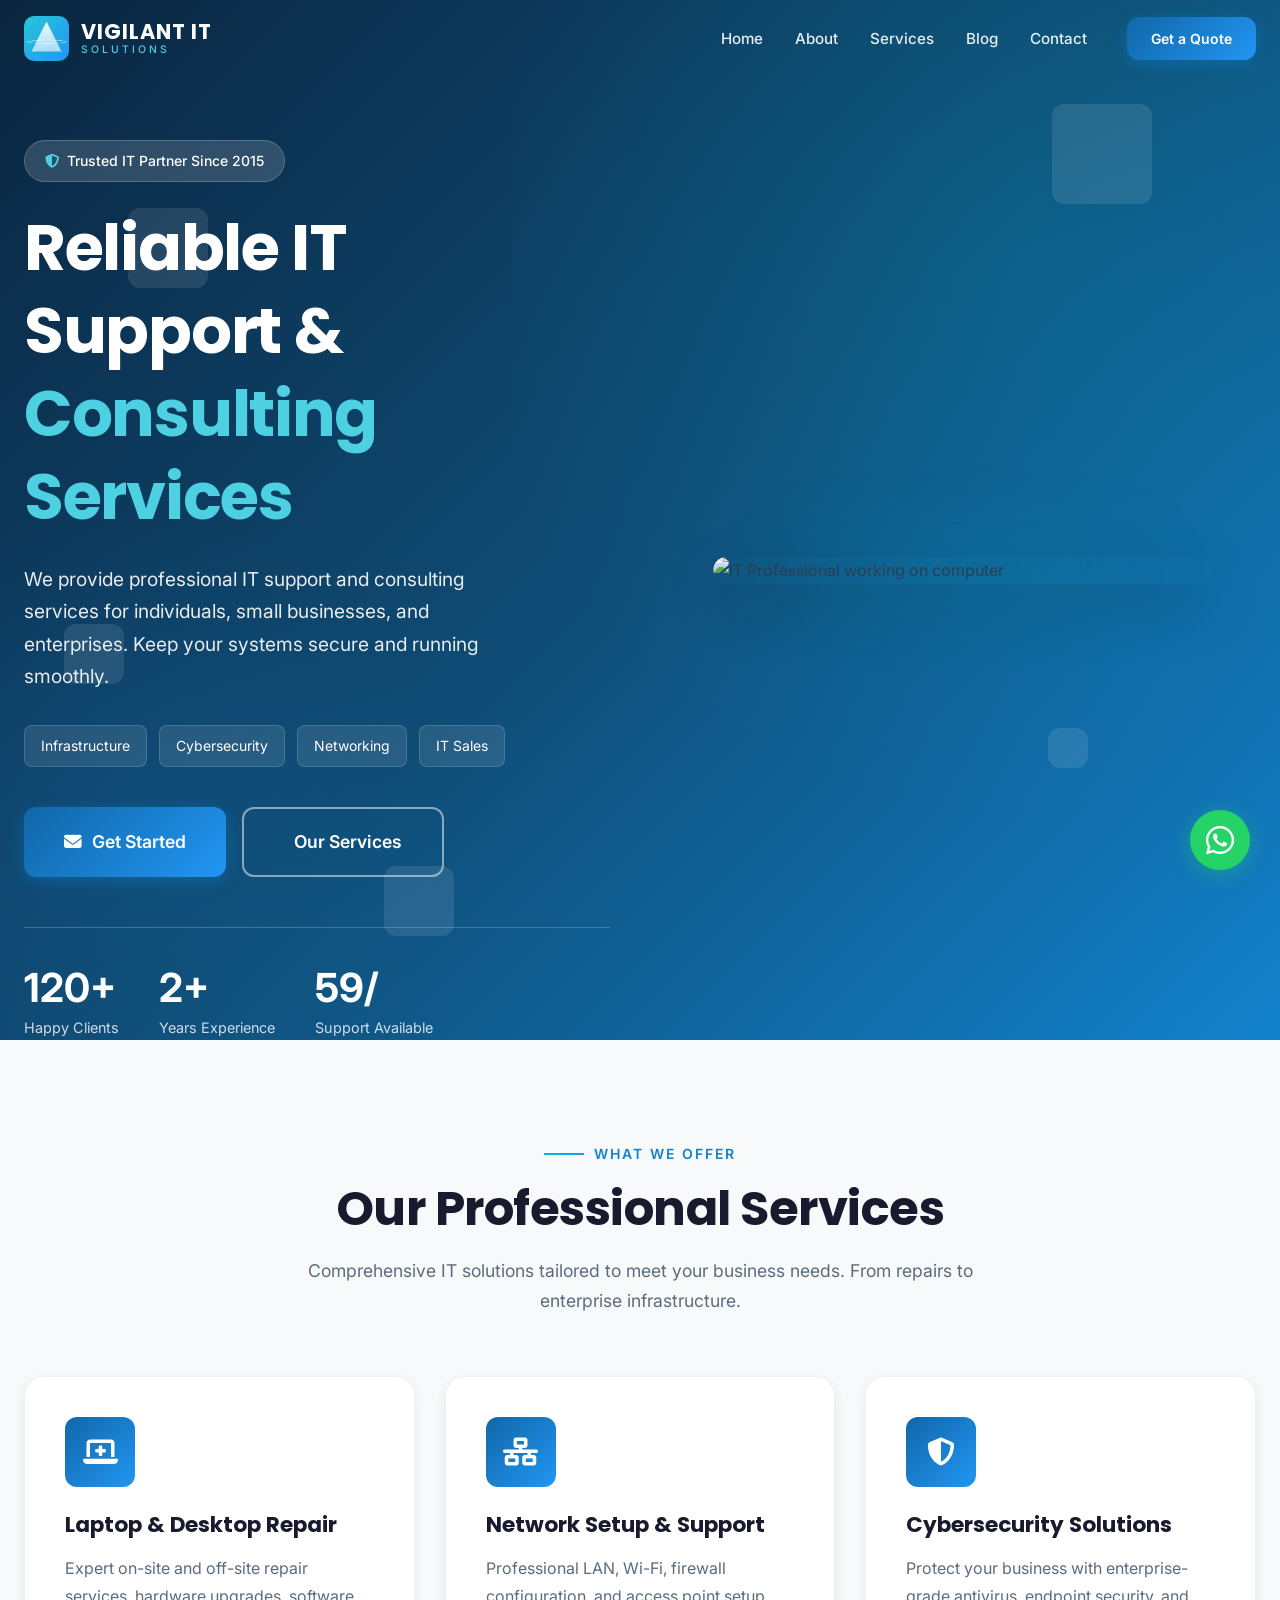
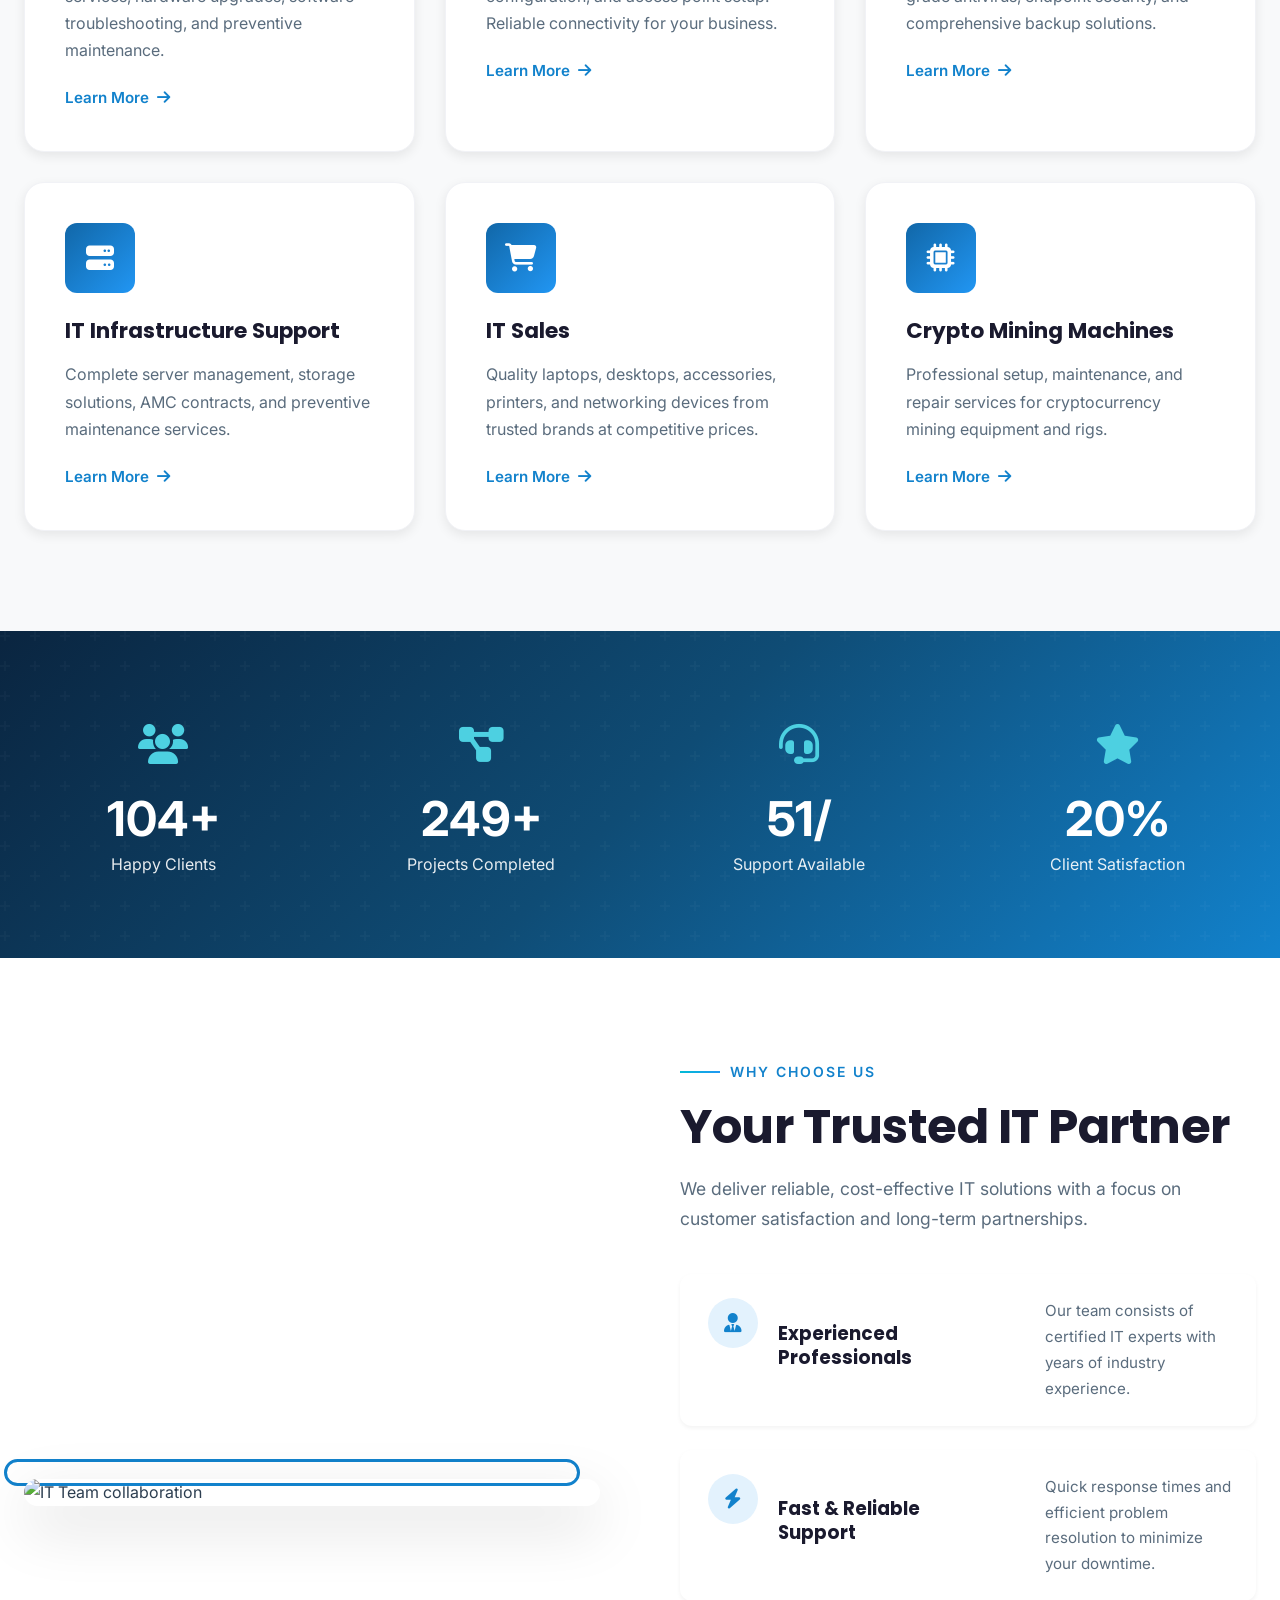
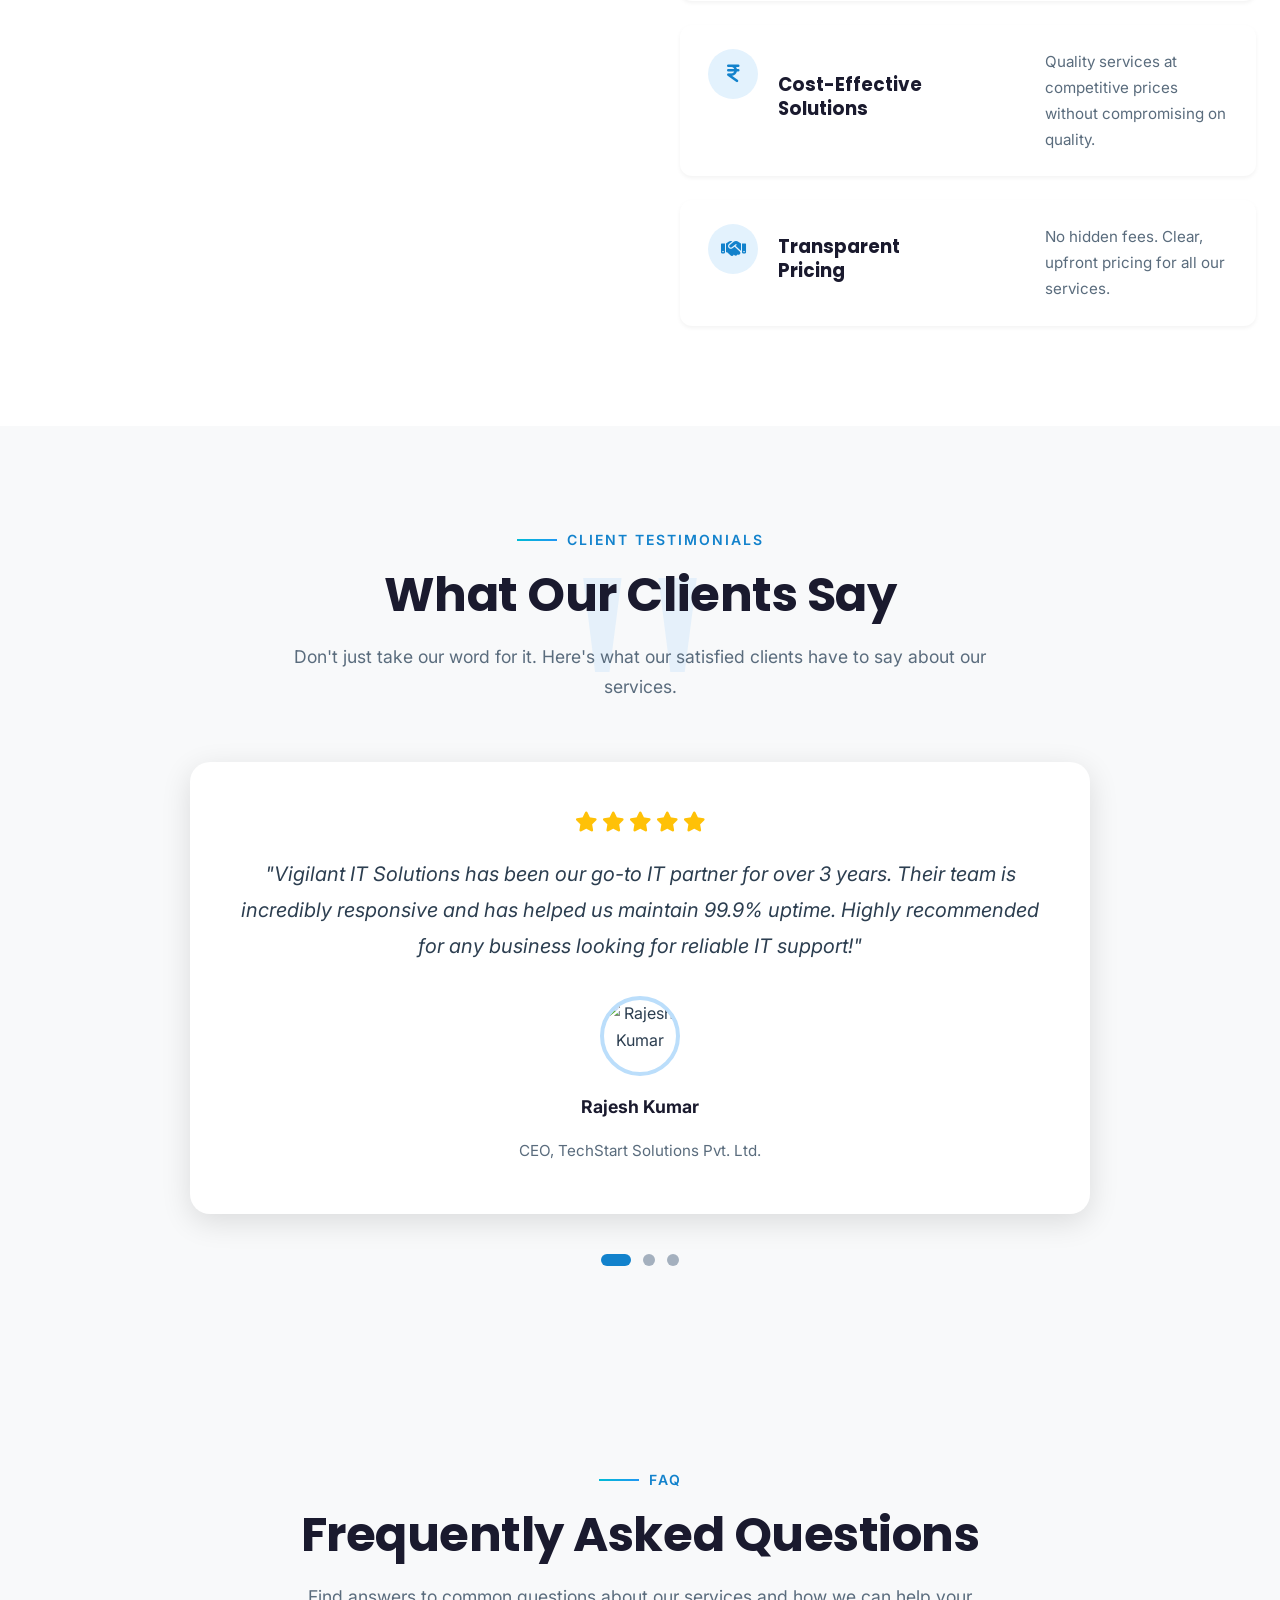
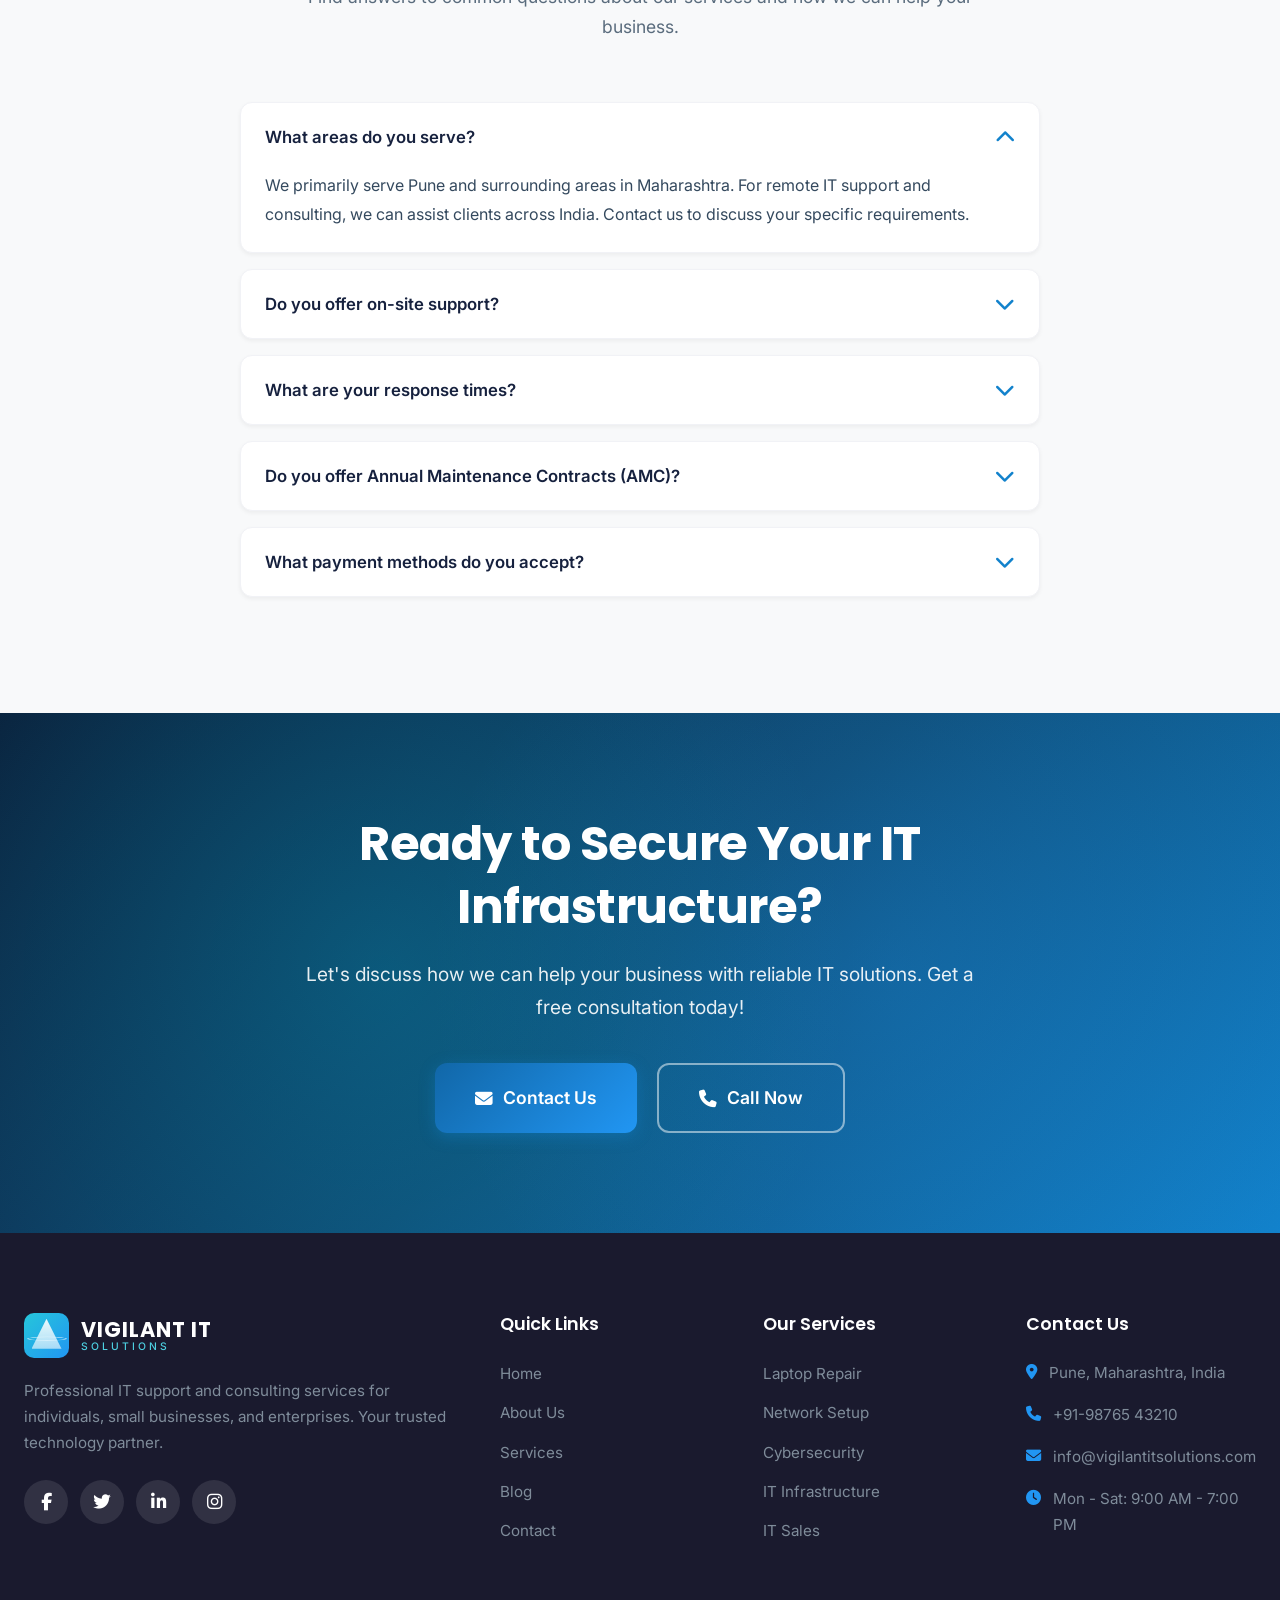
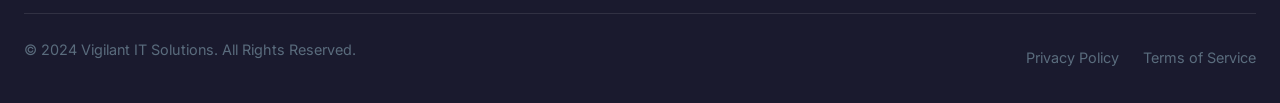
==== commit 85e9c501: "logi fix" ====
--- a/index.html
+++ b/index.html
@@ -35,8 +35,11 @@
     <header class="header">
         <div class="container">
             <a href="index.html" class="logo">
-                <img src="assets/images/logo.jpg" alt="Vigilant IT Solutions Logo">
-                <span>Vigilant IT</span>
+                <div class="logo-icon"></div>
+                <div class="logo-text">
+                    <span class="brand-name">Vigilant IT</span>
+                    <span class="brand-tagline">Solutions</span>
+                </div>
             </a>
             
             <nav class="nav-menu">
@@ -526,7 +529,11 @@
                 <!-- Brand Column -->
                 <div class="footer-brand">
                     <a href="index.html" class="logo">
-                        <img src="assets/images/logo.jpg" alt="Vigilant IT Solutions">
+                        <div class="logo-icon"></div>
+                        <div class="logo-text">
+                            <span class="brand-name">Vigilant IT</span>
+                            <span class="brand-tagline">Solutions</span>
+                        </div>
                     </a>
                     <p>Professional IT support and consulting services for individuals, small businesses, and enterprises. Your trusted technology partner.</p>
                     <div class="footer-social">
--- a/css/styles.css
+++ b/css/styles.css
@@ -356,33 +356,94 @@
 .logo {
     display: flex;
     align-items: center;
-    gap: 16px;
+    gap: 12px;
     z-index: 1001;
 }
 
+.logo-icon {
+    width: 45px;
+    height: 45px;
+    background: linear-gradient(135deg, var(--accent-400) 0%, var(--primary-400) 100%);
+    border-radius: 10px;
+    display: flex;
+    align-items: center;
+    justify-content: center;
+    position: relative;
+    overflow: hidden;
+}
+
+.logo-icon::before {
+    content: '';
+    position: absolute;
+    width: 30px;
+    height: 30px;
+    background: linear-gradient(180deg, rgba(255,255,255,0.9) 0%, rgba(255,255,255,0.6) 100%);
+    clip-path: polygon(50% 0%, 100% 100%, 0% 100%);
+    transform: translateY(-2px);
+}
+
+.logo-icon::after {
+    content: '';
+    position: absolute;
+    width: 40px;
+    height: 12px;
+    border: 2px solid rgba(255,255,255,0.5);
+    border-radius: 50%;
+    transform: rotateX(70deg) translateY(8px);
+}
+
+.logo-text {
+    display: flex;
+    flex-direction: column;
+    line-height: 1.1;
+}
+
+.logo-text .brand-name {
+    font-family: var(--font-heading);
+    font-size: 1.3rem;
+    font-weight: 700;
+    color: var(--white);
+    letter-spacing: 1px;
+    text-transform: uppercase;
+    transition: var(--transition-normal);
+}
+
+.logo-text .brand-tagline {
+    font-family: var(--font-primary);
+    font-size: 0.65rem;
+    font-weight: 500;
+    color: var(--accent-300);
+    letter-spacing: 3px;
+    text-transform: uppercase;
+    transition: var(--transition-normal);
+}
+
+.header.scrolled .logo-text .brand-name {
+    color: var(--primary-700);
+}
+
+.header.scrolled .logo-text .brand-tagline {
+    color: var(--primary-500);
+}
+
+/* Hide image-based logo, use CSS logo instead */
 .logo img {
-    height: 65px;
-    width: auto;
-    object-fit: contain;
-    image-rendering: -webkit-optimize-contrast;
-    image-rendering: crisp-edges;
-}
-
+    display: none;
+}
+
+/* For pages that still use old logo format */
 .logo span {
     font-family: var(--font-heading);
-    font-size: 1.4rem;
+    font-size: 1.3rem;
     font-weight: 700;
     color: var(--white);
-    transition: var(--transition-normal);
-    white-space: nowrap;
+    letter-spacing: 1px;
+    text-transform: uppercase;
+    transition: var(--transition-normal);
 }
 
 .header.scrolled .logo span {
     color: var(--primary-700);
-}
-
-.header.scrolled .logo img {
-    height: 50px;
 }
 
 .nav-menu {
@@ -478,6 +539,7 @@
     position: relative;
     background: var(--gradient-hero);
     overflow: hidden;
+    padding-top: 100px;
 }
 
 .hero::before {
@@ -583,6 +645,7 @@
 
 .hero-content {
     color: var(--white);
+    padding-top: 40px;
 }
 
 .hero-badge {
@@ -1107,9 +1170,16 @@
     border-bottom: 1px solid rgba(255, 255, 255, 0.1);
 }
 
-.footer-brand .logo img {
-    height: 70px;
-    width: auto;
+.footer-brand .logo {
+    margin-bottom: 10px;
+}
+
+.footer-brand .logo .brand-name {
+    color: var(--white);
+}
+
+.footer-brand .logo .brand-tagline {
+    color: var(--accent-300);
 }
 
 .footer-brand p {
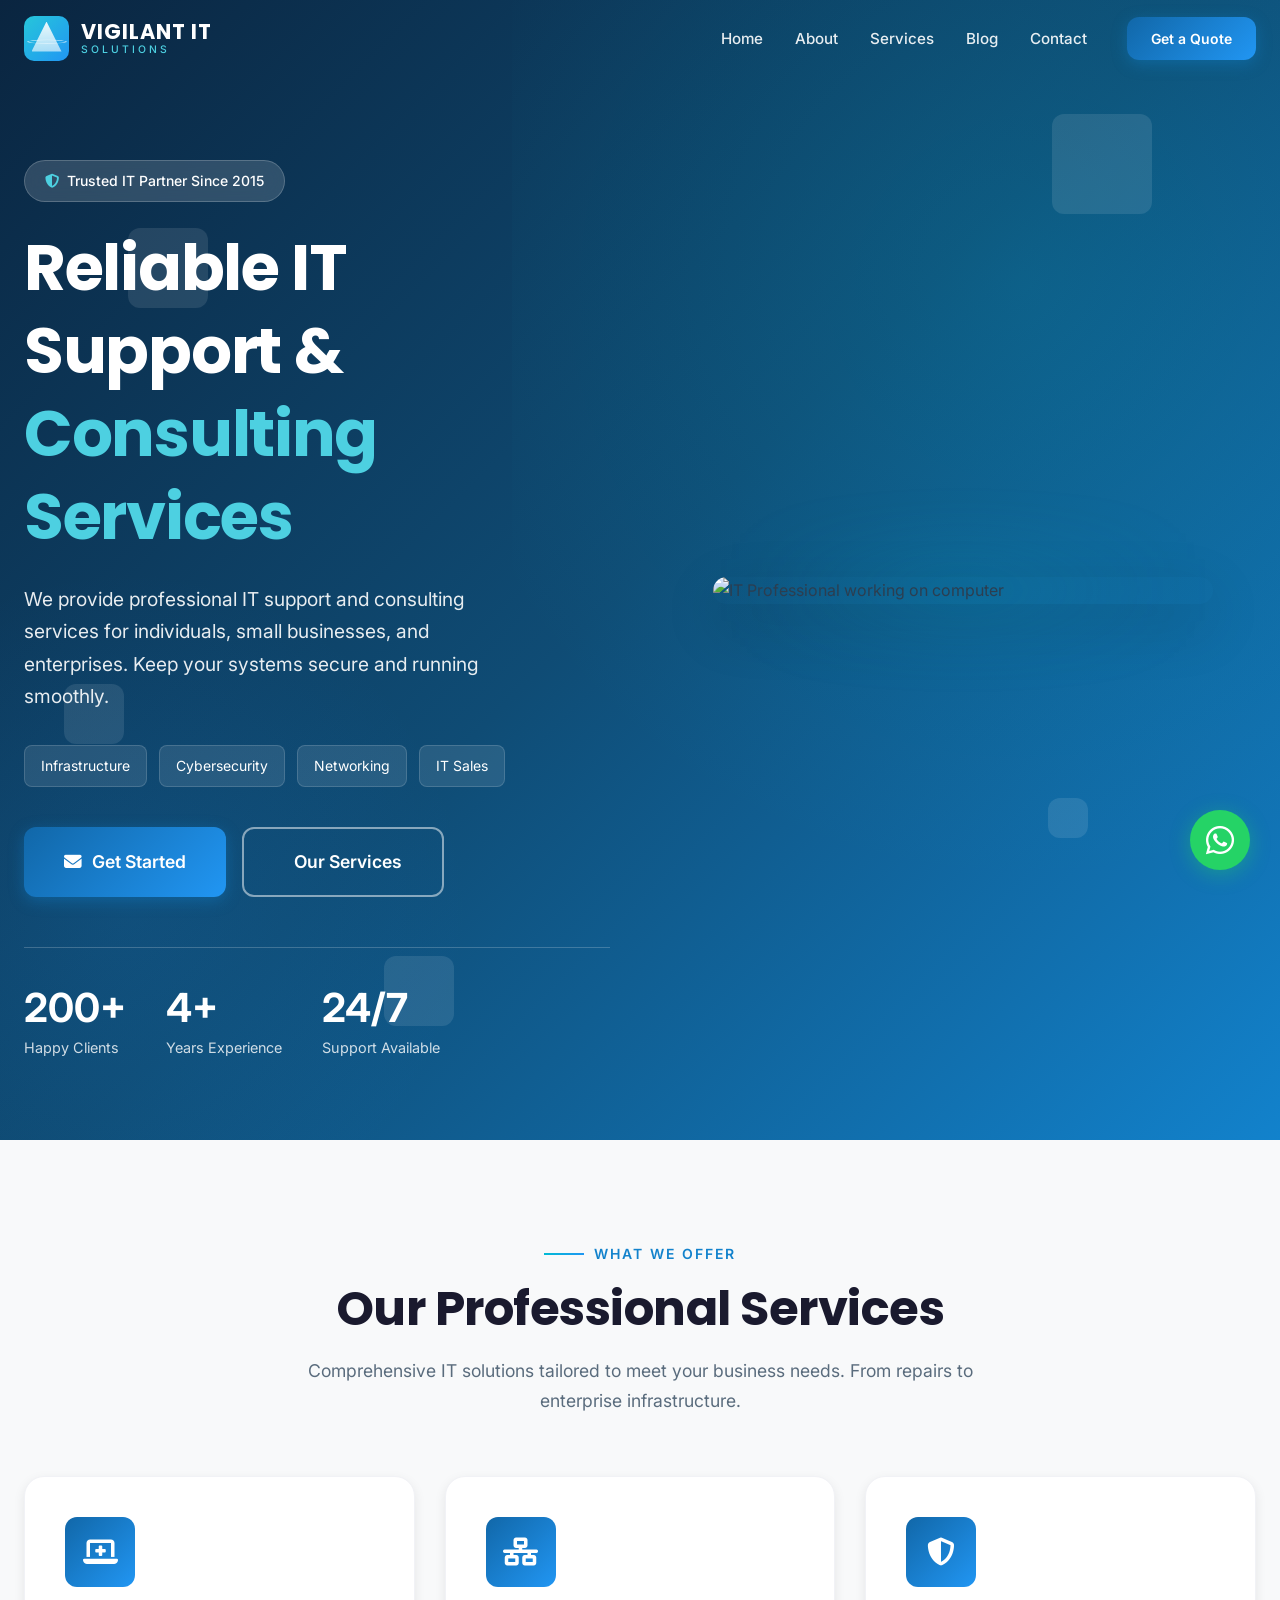
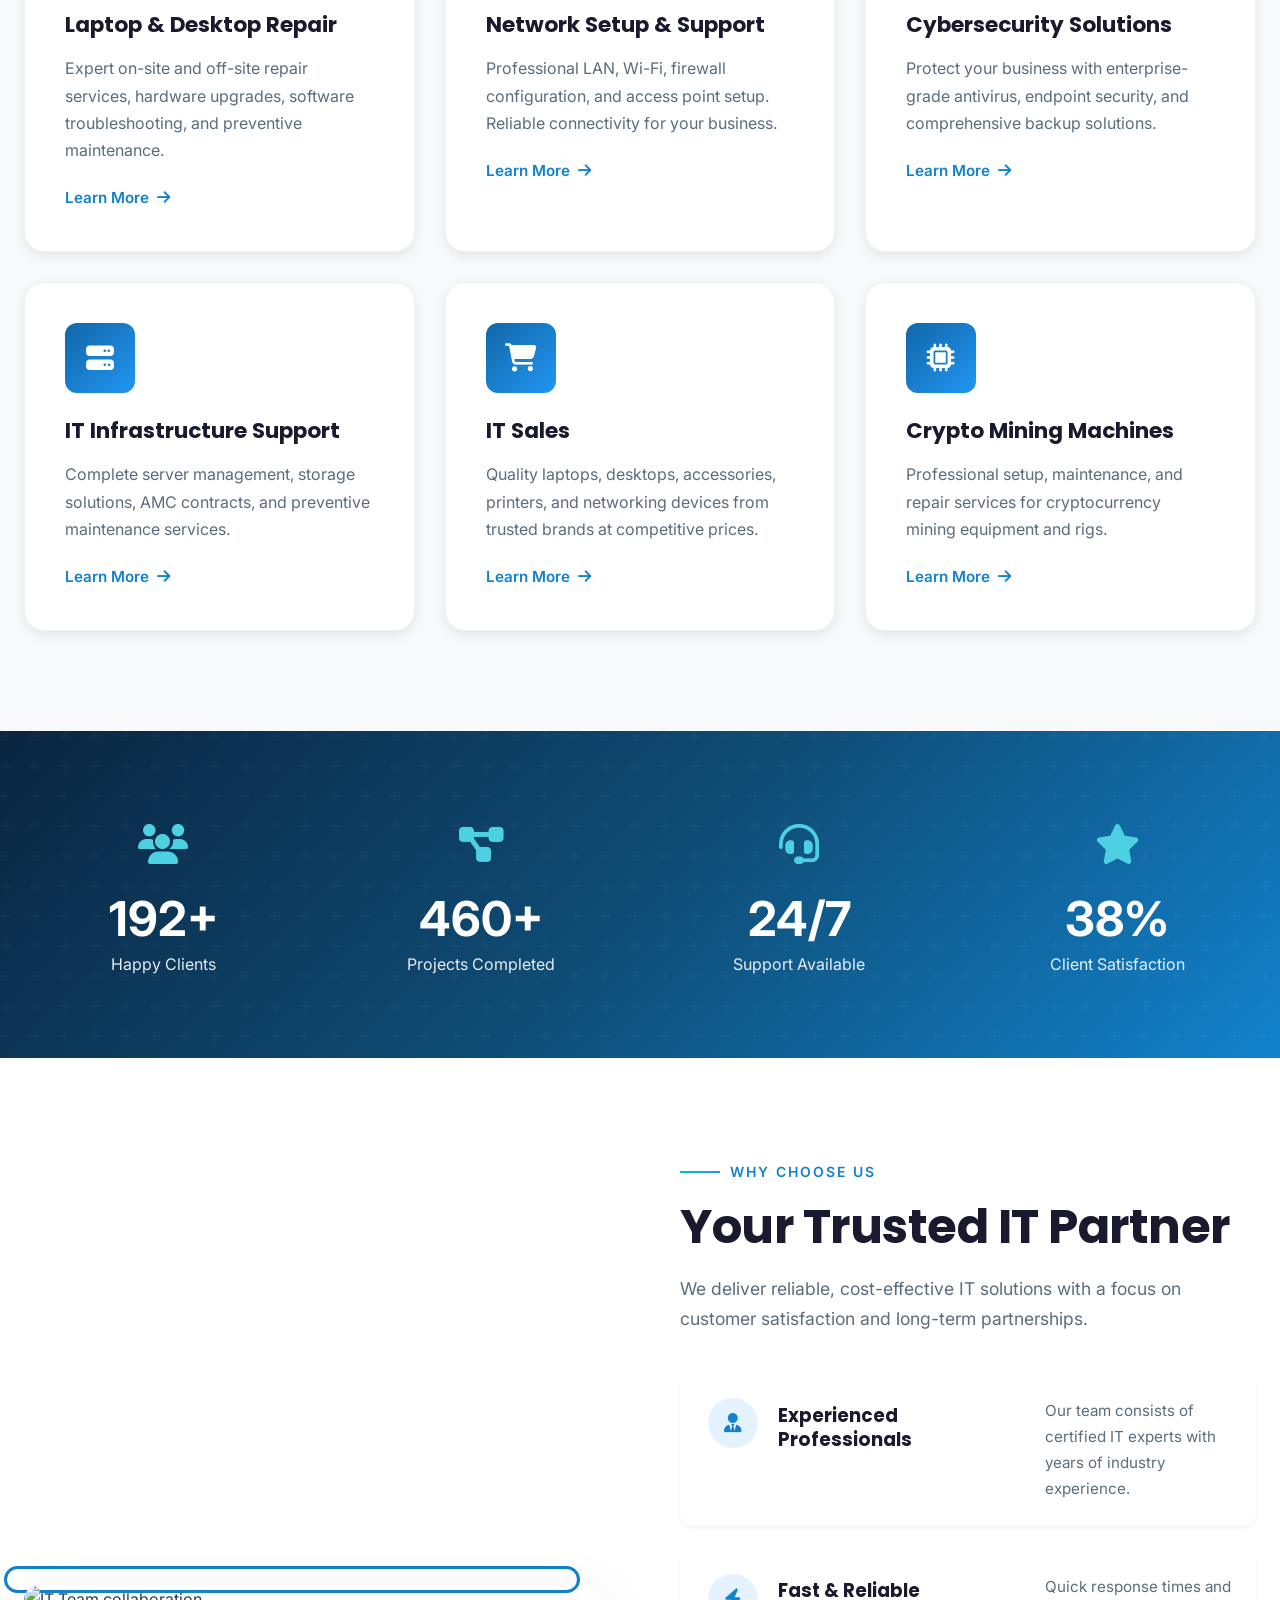
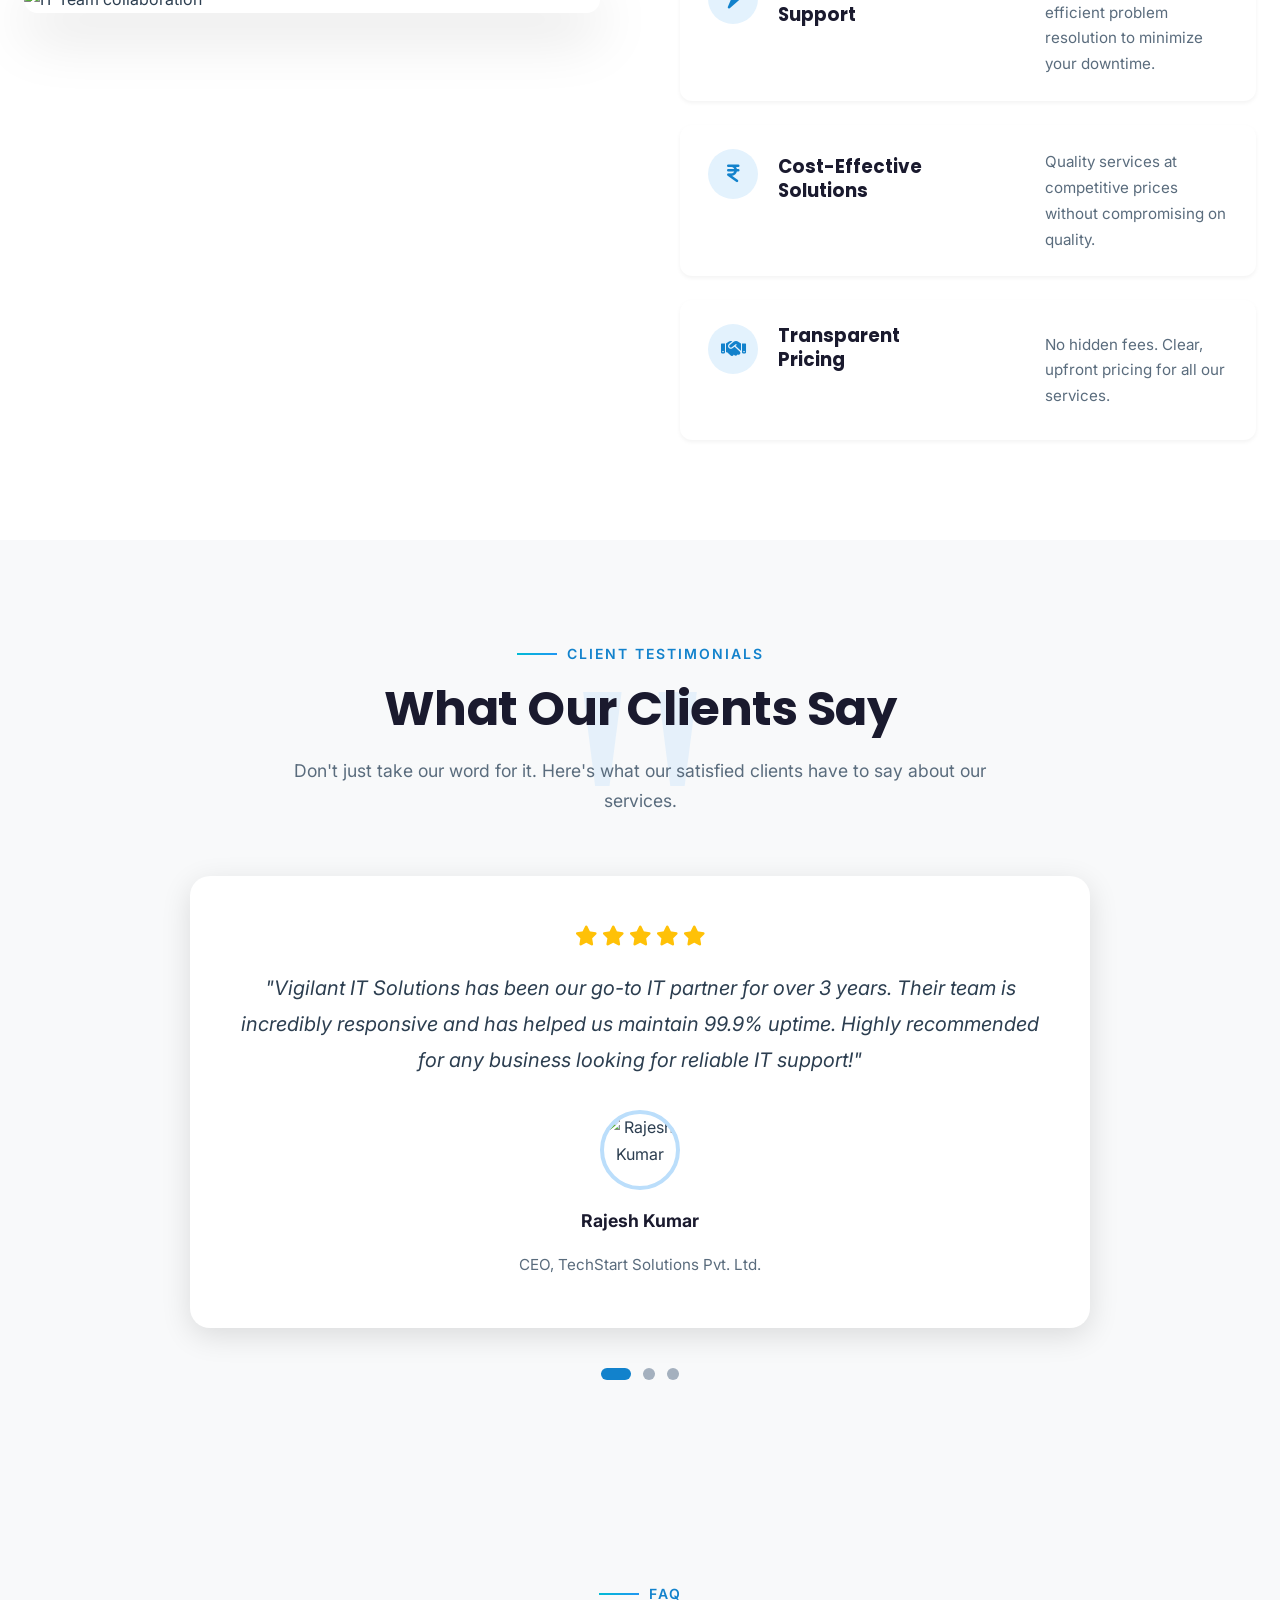
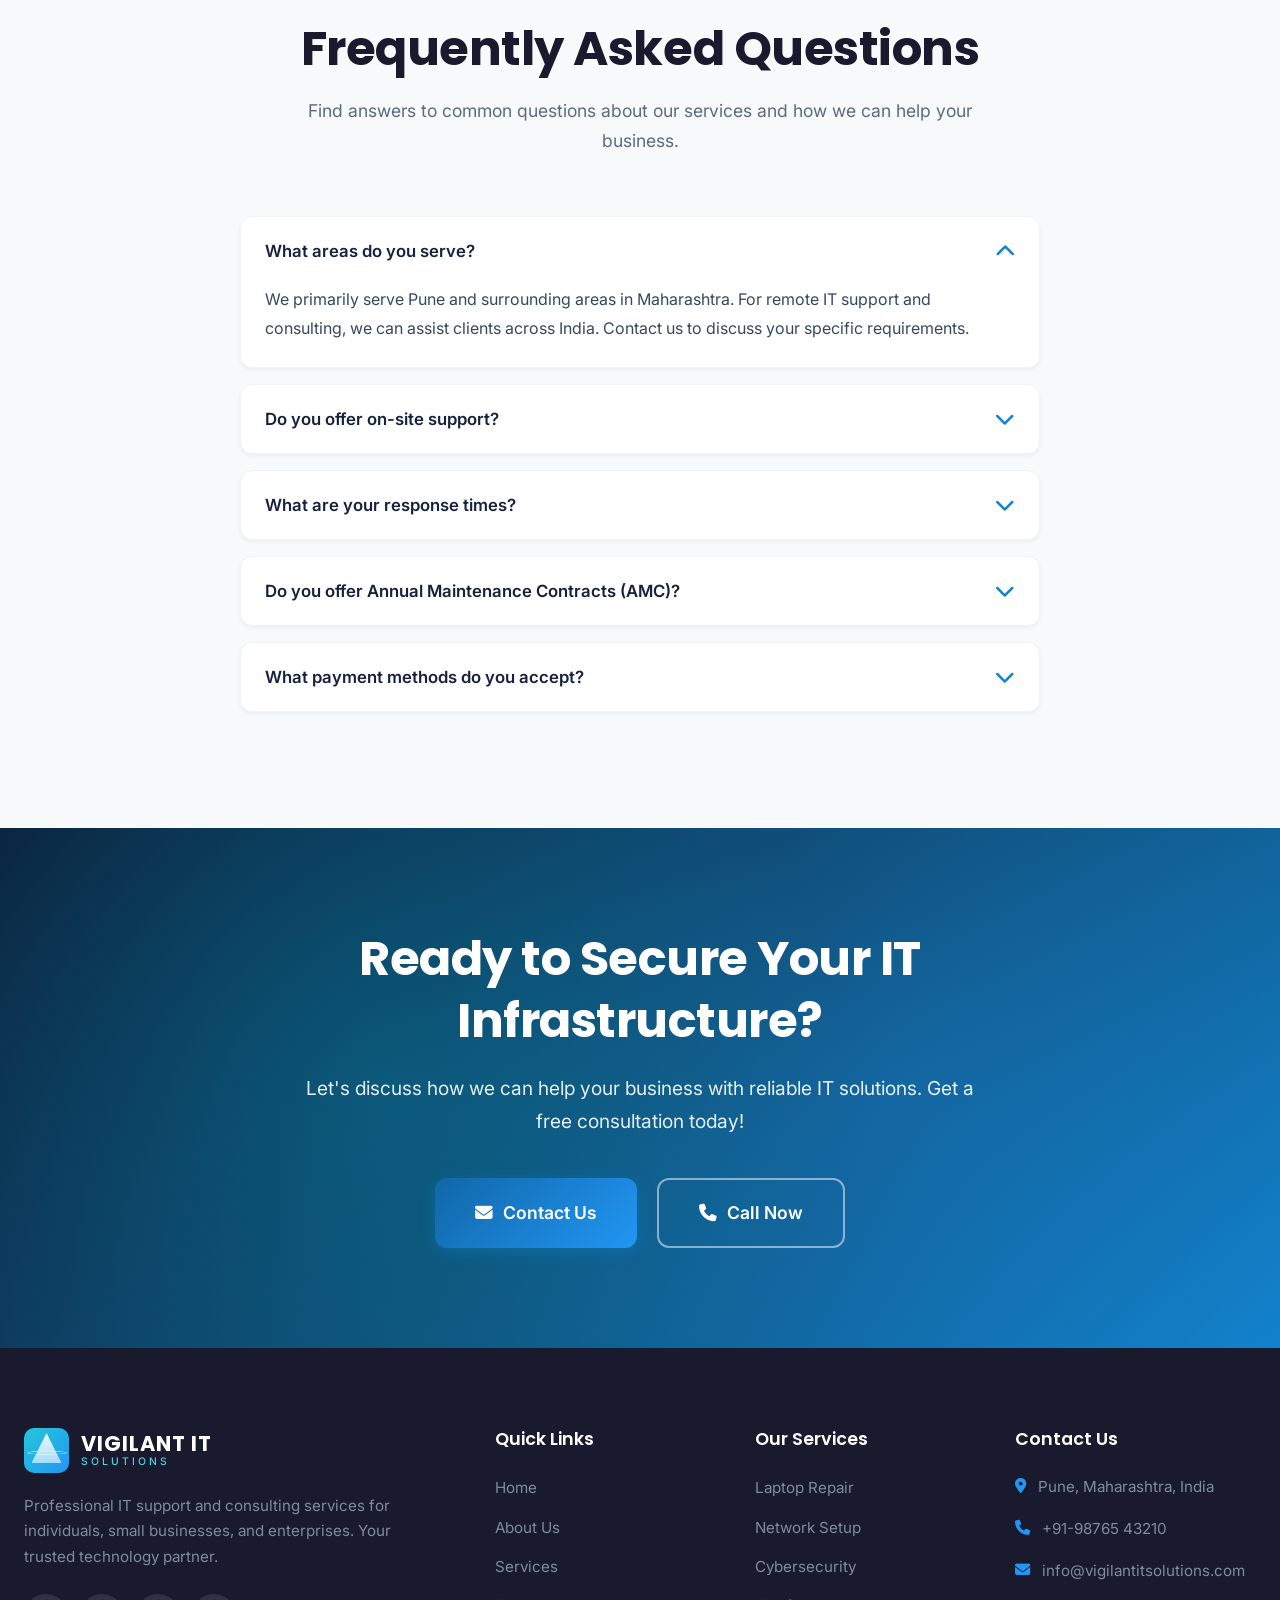
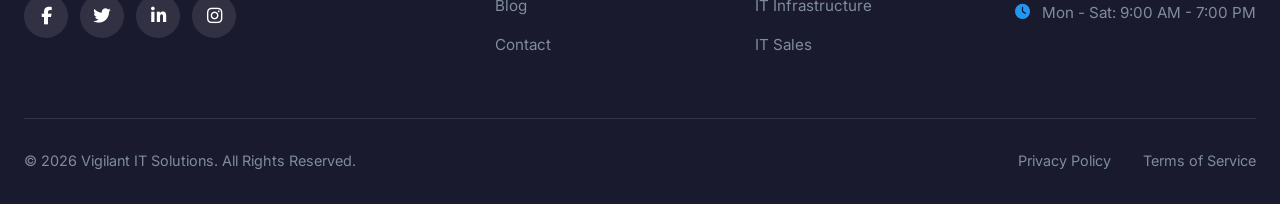
==== commit 4b50d77c: "major enhancements and fixes" ====
--- a/index.html
+++ b/index.html
@@ -592,7 +592,7 @@
             
             <div class="footer-bottom">
                 <p class="footer-copyright">
-                    &copy; 2024 Vigilant IT Solutions. All Rights Reserved.
+                    &copy; 2026 Vigilant IT Solutions. All Rights Reserved.
                 </p>
                 <div class="footer-legal">
                     <a href="#">Privacy Policy</a>
--- a/css/styles.css
+++ b/css/styles.css
@@ -539,7 +539,7 @@
     position: relative;
     background: var(--gradient-hero);
     overflow: hidden;
-    padding-top: 100px;
+    padding: 120px 0 80px;
 }
 
 .hero::before {
@@ -754,6 +754,8 @@
     font-weight: 700;
     color: var(--white);
     line-height: 1;
+    font-feature-settings: normal;
+    font-variant-numeric: normal;
 }
 
 .hero-stat-label {
@@ -969,7 +971,7 @@
 }
 
 .why-us-item h4 {
-    margin-bottom: 8px;
+    margin-bottom: 44px;
     font-size: 1.15rem;
 }
 
@@ -1246,28 +1248,36 @@
 .footer-contact-item i {
     color: var(--primary-400);
     margin-top: 4px;
+    flex-shrink: 0;
+}
+
+.footer-contact-item span {
+    white-space: nowrap;
 }
 
 .footer-bottom {
-    padding: 24px 0;
+    padding: 30px 0;
     display: flex;
     justify-content: space-between;
     align-items: center;
 }
 
 .footer-copyright {
-    color: var(--neutral-500);
+    color: var(--neutral-400);
     font-size: 0.9rem;
+    margin: 0;
 }
 
 .footer-legal {
     display: flex;
-    gap: 24px;
+    align-items: center;
+    gap: 32px;
 }
 
 .footer-legal a {
-    color: var(--neutral-500);
+    color: var(--neutral-400);
     font-size: 0.9rem;
+    transition: var(--transition-normal);
 }
 
 .footer-legal a:hover {
@@ -1883,16 +1893,17 @@
 
 /* Map */
 .contact-map {
-    margin-top: 60px;
+    width: 100%;
     border-radius: var(--radius-lg);
     overflow: hidden;
-    box-shadow: var(--shadow-md);
+    box-shadow: var(--shadow-lg);
 }
 
 .contact-map iframe {
     width: 100%;
     height: 400px;
     border: none;
+    display: block;
 }
 
 /* ============================================
@@ -1957,8 +1968,53 @@
 }
 
 /* ============================================
-   CLIENTS/PARTNERS SECTION
-   ============================================ */
+   CLIENTS/PARTNERS SECTION - Marquee Style
+   ============================================ */
+.partners-marquee {
+    width: 100%;
+    overflow: hidden;
+    padding: 30px 0;
+    mask-image: linear-gradient(90deg, transparent, white 5%, white 95%, transparent);
+    -webkit-mask-image: linear-gradient(90deg, transparent, white 5%, white 95%, transparent);
+}
+
+.partners-track {
+    display: flex;
+    align-items: center;
+    gap: 80px;
+    animation: marquee 25s linear infinite;
+    width: max-content;
+}
+
+.partners-track:hover {
+    animation-play-state: paused;
+}
+
+@keyframes marquee {
+    0% {
+        transform: translateX(0);
+    }
+    100% {
+        transform: translateX(-50%);
+    }
+}
+
+.partners-track .client-logo {
+    height: 45px;
+    width: auto;
+    opacity: 0.6;
+    filter: grayscale(100%);
+    transition: var(--transition-normal);
+    flex-shrink: 0;
+}
+
+.partners-track .client-logo:hover {
+    opacity: 1;
+    filter: grayscale(0%);
+    transform: scale(1.1);
+}
+
+/* Static grid (for non-marquee use) */
 .clients-grid {
     display: flex;
     justify-content: center;
@@ -1967,14 +2023,14 @@
     gap: 50px;
 }
 
-.client-logo {
+.clients-grid .client-logo {
     opacity: 0.5;
     filter: grayscale(100%);
     transition: var(--transition-normal);
     max-height: 50px;
 }
 
-.client-logo:hover {
+.clients-grid .client-logo:hover {
     opacity: 1;
     filter: grayscale(0%);
 }
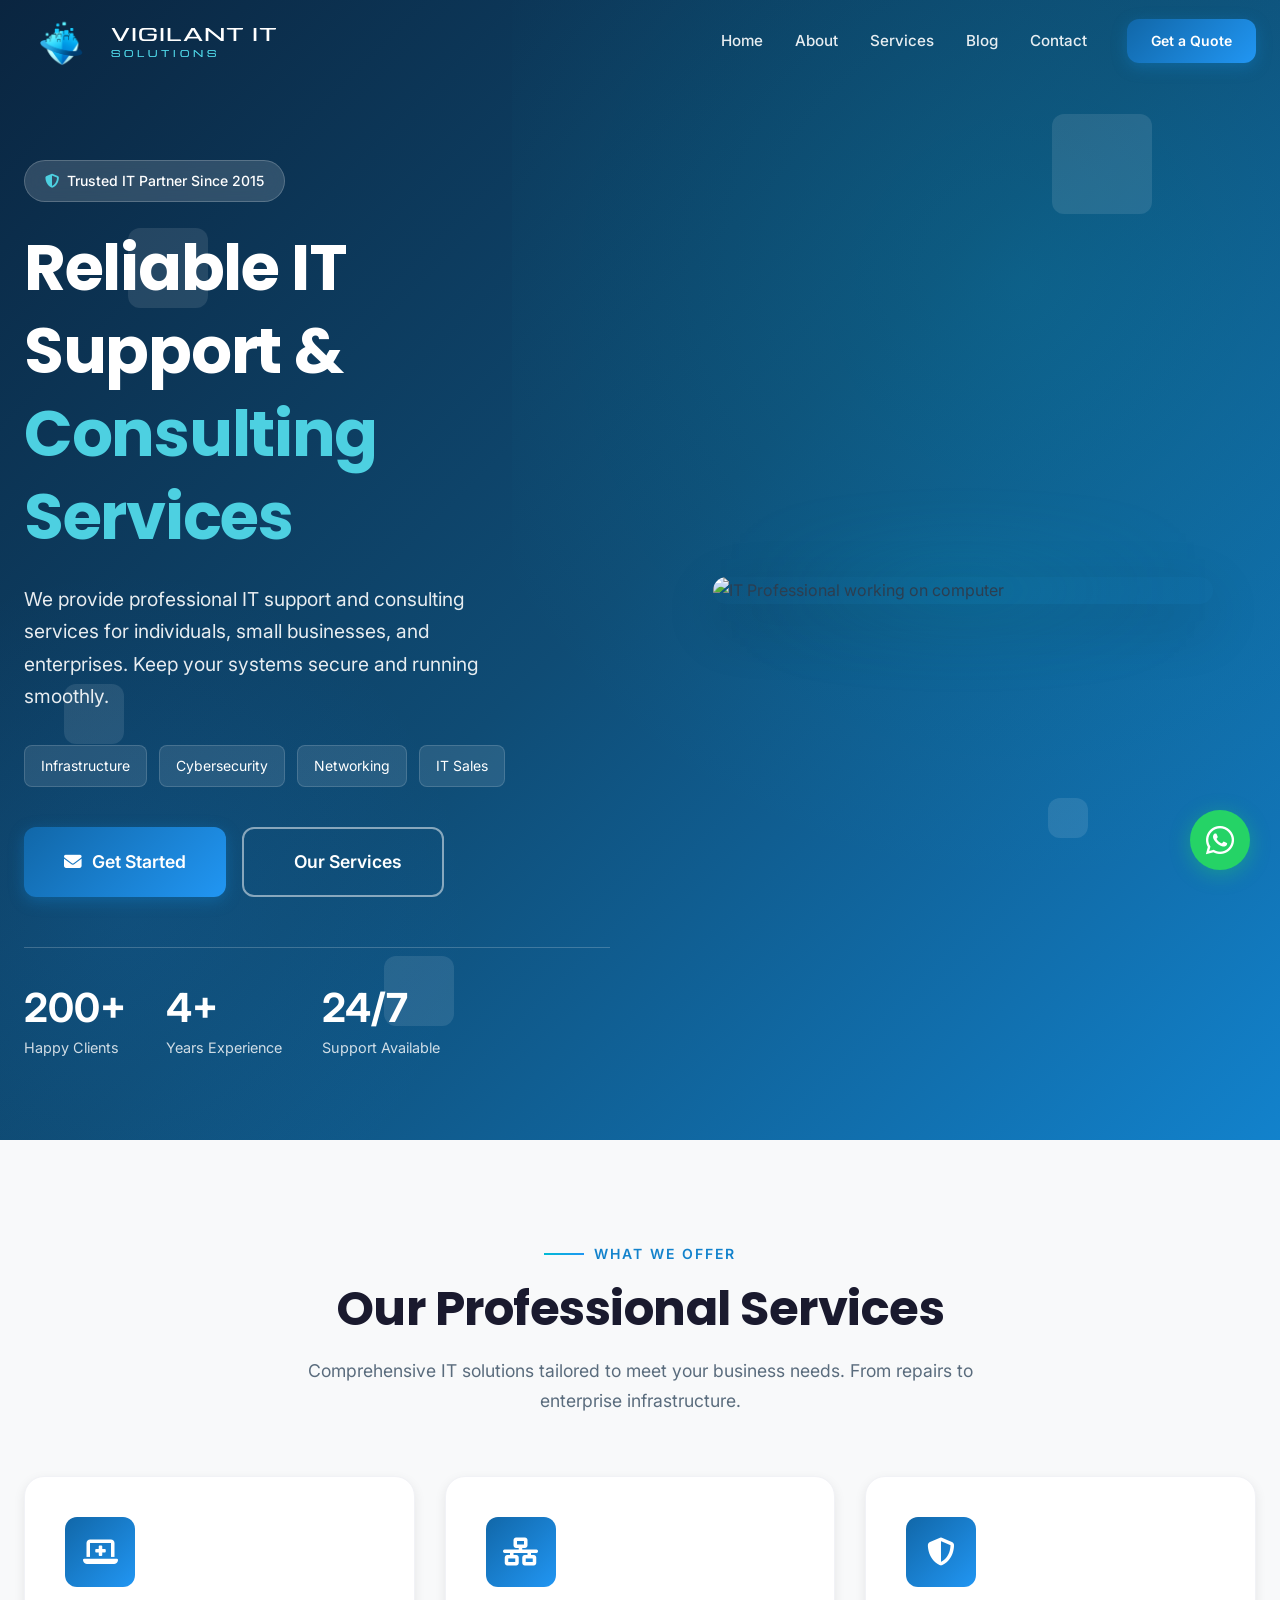
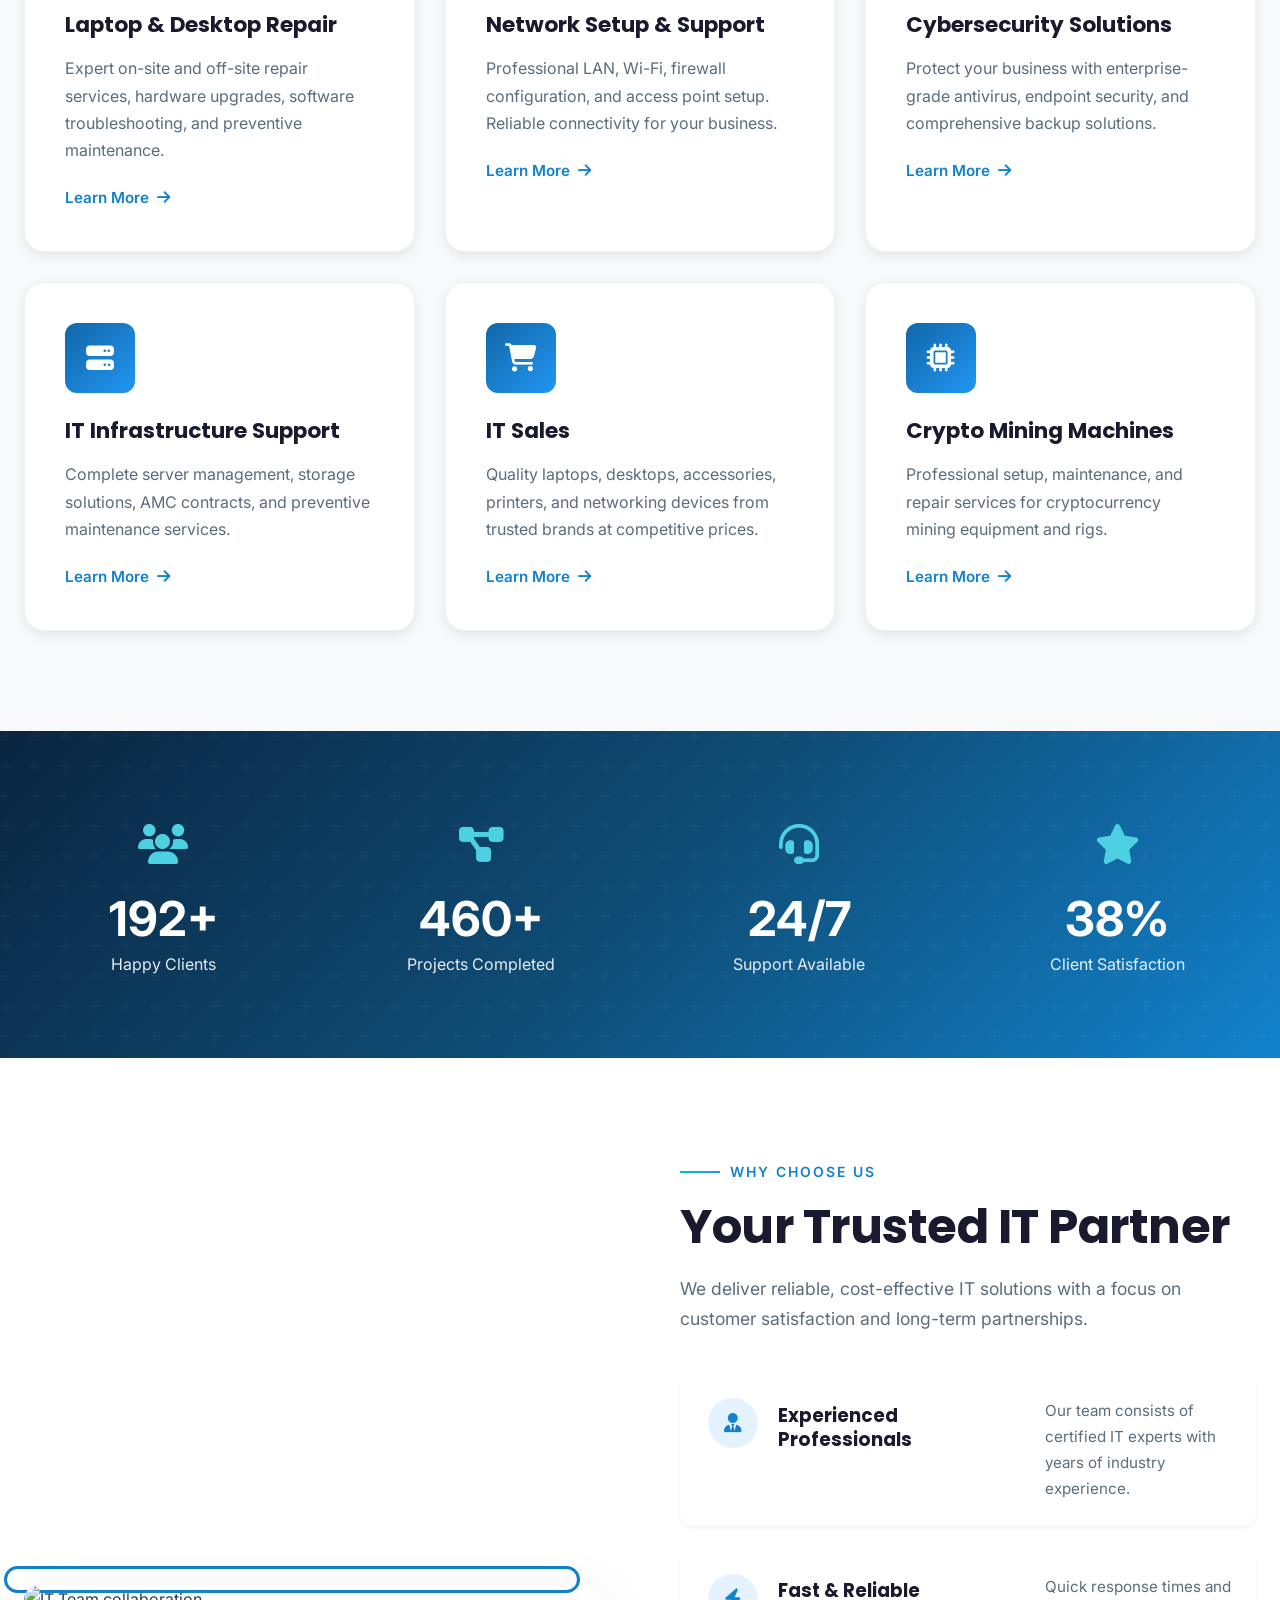
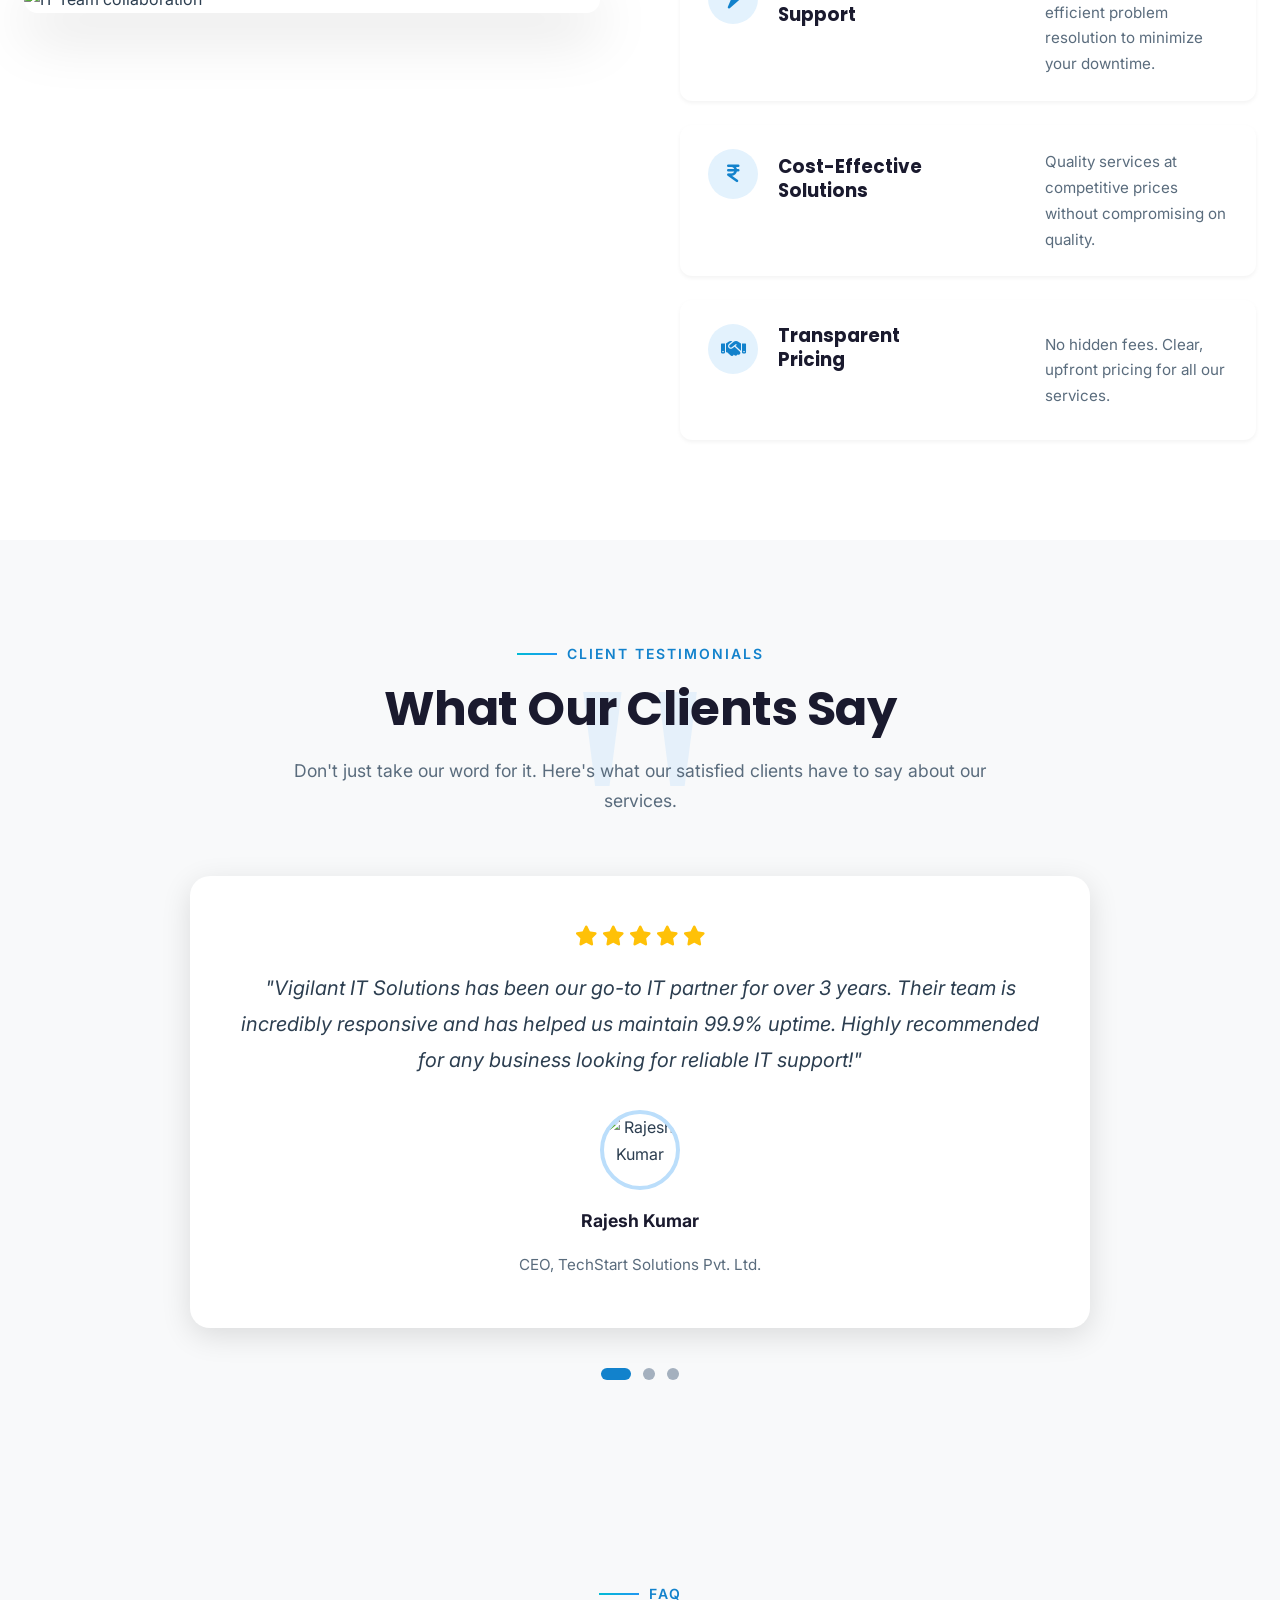
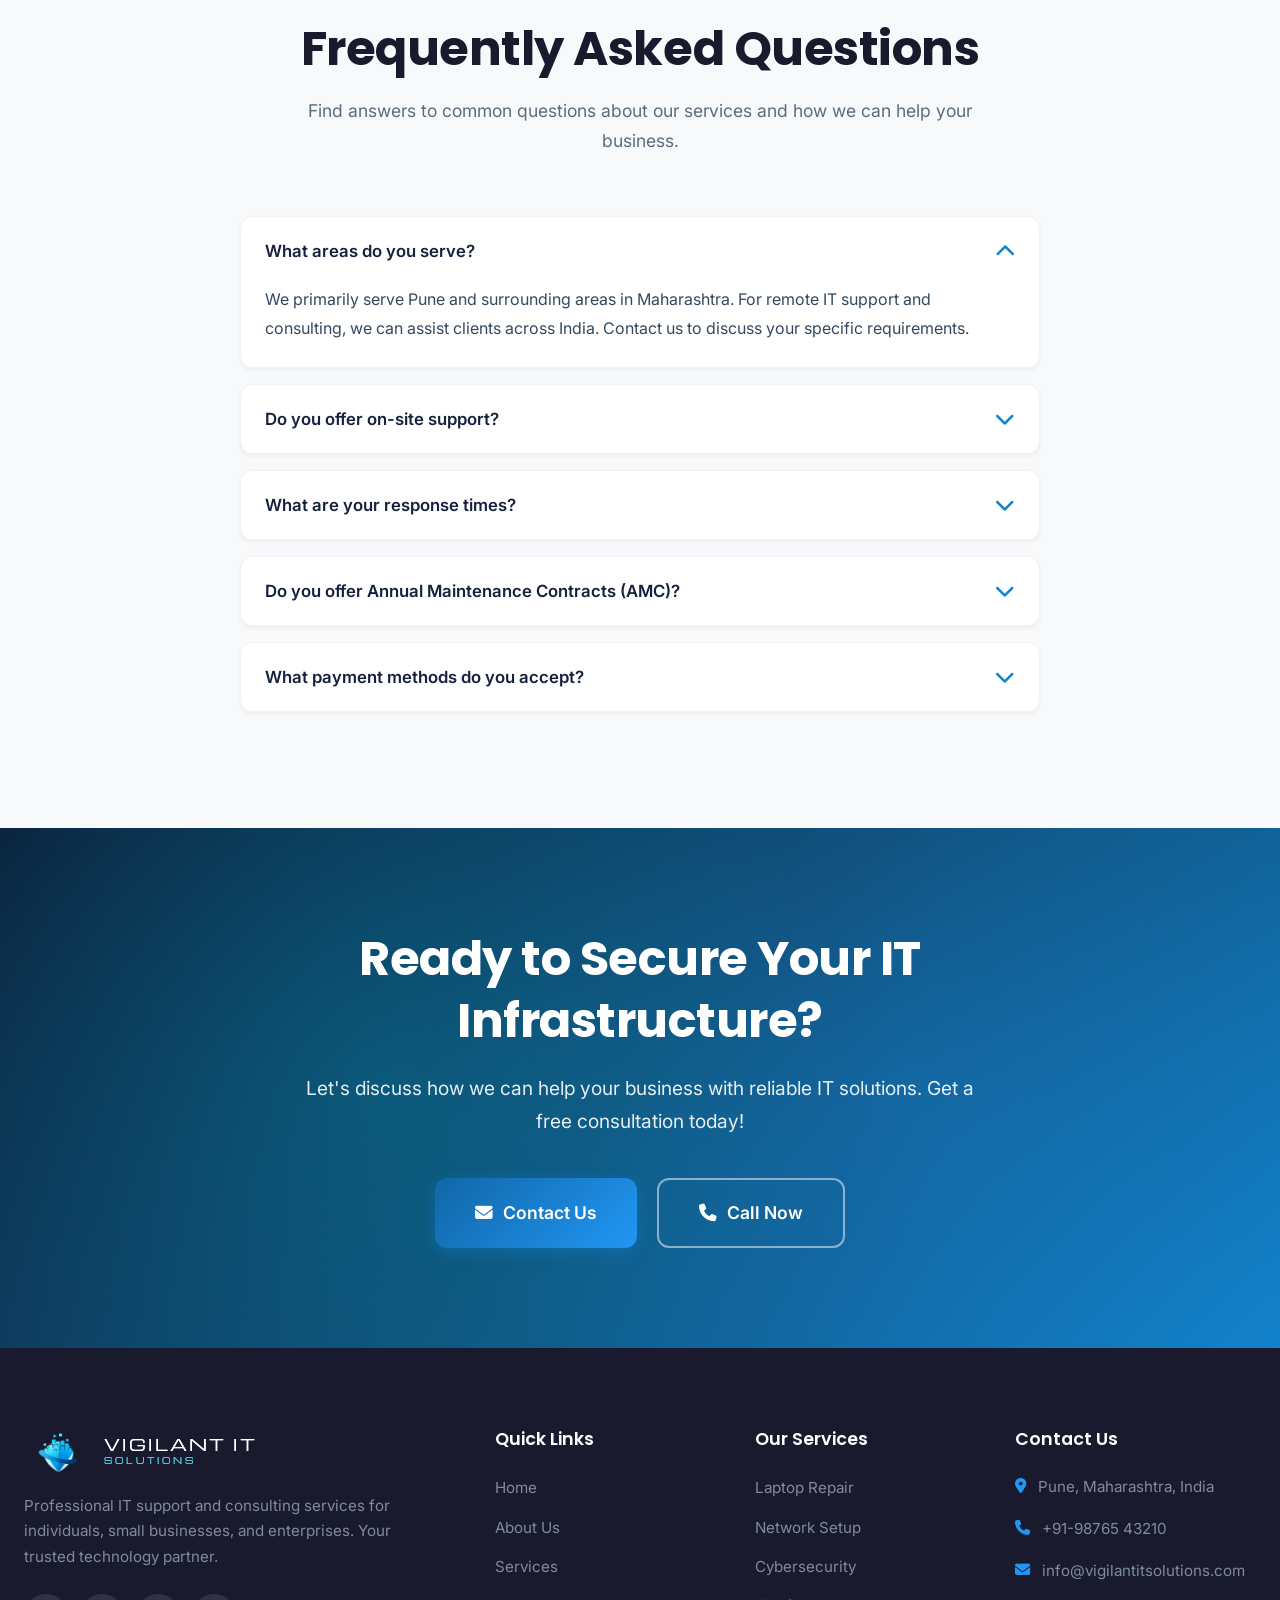
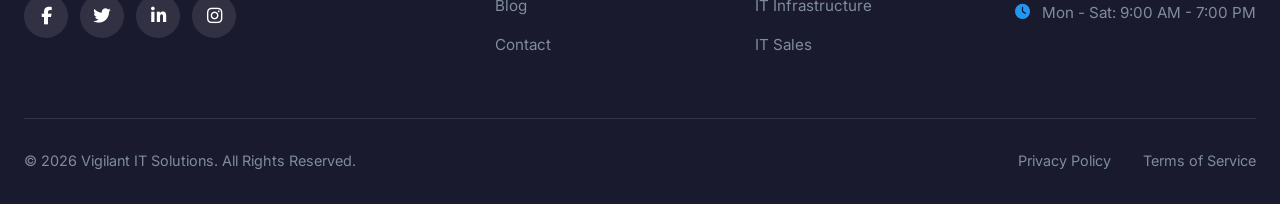
==== commit 19831fc2: "final proototype" ====
--- a/index.html
+++ b/index.html
@@ -15,12 +15,12 @@
     <title>Vigilant IT Solutions | Reliable IT Support & Consulting Services</title>
     
     <!-- Favicon -->
-    <link rel="icon" type="image/png" href="assets/images/logo.jpg">
+    <link rel="icon" type="image/png" href="assets/images/vigilant-logo.png">
     
     <!-- Google Fonts -->
     <link rel="preconnect" href="https://fonts.googleapis.com">
     <link rel="preconnect" href="https://fonts.gstatic.com" crossorigin>
-    <link href="https://fonts.googleapis.com/css2?family=Inter:wght@300;400;500;600;700&family=Poppins:wght@400;500;600;700;800&display=swap" rel="stylesheet">
+    <link href="https://fonts.googleapis.com/css2?family=Inter:wght@300;400;500;600;700&family=Poppins:wght@400;500;600;700;800&family=Michroma&display=swap" rel="stylesheet">
     
     <!-- Font Awesome Icons -->
     <link rel="stylesheet" href="https://cdnjs.cloudflare.com/ajax/libs/font-awesome/6.4.0/css/all.min.css">
@@ -35,7 +35,7 @@
     <header class="header">
         <div class="container">
             <a href="index.html" class="logo">
-                <div class="logo-icon"></div>
+                <img src="assets/images/vigilant-logo.png" alt="Vigilant IT Solutions" class="logo-img">
                 <div class="logo-text">
                     <span class="brand-name">Vigilant IT</span>
                     <span class="brand-tagline">Solutions</span>
@@ -529,7 +529,7 @@
                 <!-- Brand Column -->
                 <div class="footer-brand">
                     <a href="index.html" class="logo">
-                        <div class="logo-icon"></div>
+                        <img src="assets/images/vigilant-logo.png" alt="Vigilant IT Solutions" class="logo-img">
                         <div class="logo-text">
                             <span class="brand-name">Vigilant IT</span>
                             <span class="brand-tagline">Solutions</span>
--- a/css/styles.css
+++ b/css/styles.css
@@ -360,76 +360,51 @@
     z-index: 1001;
 }
 
-.logo-icon {
-    width: 45px;
-    height: 45px;
-    background: linear-gradient(135deg, var(--accent-400) 0%, var(--primary-400) 100%);
-    border-radius: 10px;
-    display: flex;
-    align-items: center;
-    justify-content: center;
-    position: relative;
-    overflow: hidden;
-}
-
-.logo-icon::before {
-    content: '';
-    position: absolute;
-    width: 30px;
-    height: 30px;
-    background: linear-gradient(180deg, rgba(255,255,255,0.9) 0%, rgba(255,255,255,0.6) 100%);
-    clip-path: polygon(50% 0%, 100% 100%, 0% 100%);
-    transform: translateY(-2px);
-}
-
-.logo-icon::after {
-    content: '';
-    position: absolute;
-    width: 40px;
-    height: 12px;
-    border: 2px solid rgba(255,255,255,0.5);
-    border-radius: 50%;
-    transform: rotateX(70deg) translateY(8px);
+/* Logo Image Styling */
+.logo-img {
+    height: 50px;
+    width: auto;
+    object-fit: contain;
+    transition: var(--transition-normal);
 }
 
 .logo-text {
     display: flex;
     flex-direction: column;
-    line-height: 1.1;
+    line-height: 1.2;
 }
 
 .logo-text .brand-name {
-    font-family: var(--font-heading);
-    font-size: 1.3rem;
-    font-weight: 700;
+    font-family: 'Michroma', sans-serif;
+    font-size: 1.1rem;
+    font-weight: 400;
     color: var(--white);
-    letter-spacing: 1px;
+    letter-spacing: 2px;
     text-transform: uppercase;
+    text-shadow: 0.5px 0 0 currentColor;
     transition: var(--transition-normal);
 }
 
 .logo-text .brand-tagline {
-    font-family: var(--font-primary);
-    font-size: 0.65rem;
-    font-weight: 500;
-    color: var(--accent-300);
-    letter-spacing: 3px;
+    font-family: 'Michroma', sans-serif;
+    font-size: 0.55rem;
+    font-weight: 400;
+    color: #4dd0e1;
+    letter-spacing: 4px;
     text-transform: uppercase;
+    margin-top: 4px;
+    text-shadow: 0.3px 0 0 currentColor;
     transition: var(--transition-normal);
 }
 
 .header.scrolled .logo-text .brand-name {
-    color: var(--primary-700);
+    color: #0a3d62;
 }
 
 .header.scrolled .logo-text .brand-tagline {
-    color: var(--primary-500);
-}
-
-/* Hide image-based logo, use CSS logo instead */
-.logo img {
-    display: none;
-}
+    color: #00838f;
+}
+
 
 /* For pages that still use old logo format */
 .logo span {
@@ -1176,12 +1151,29 @@
     margin-bottom: 10px;
 }
 
+.footer-brand .logo .logo-img {
+    height: 45px;
+    width: auto;
+    object-fit: contain;
+}
+
 .footer-brand .logo .brand-name {
+    font-family: 'Michroma', sans-serif;
+    font-size: 1rem;
+    font-weight: 400;
     color: var(--white);
+    letter-spacing: 2px;
+    text-shadow: 0.5px 0 0 currentColor;
 }
 
 .footer-brand .logo .brand-tagline {
-    color: var(--accent-300);
+    font-family: 'Michroma', sans-serif;
+    font-size: 0.5rem;
+    font-weight: 400;
+    color: #4dd0e1;
+    letter-spacing: 3px;
+    margin-top: 3px;
+    text-shadow: 0.3px 0 0 currentColor;
 }
 
 .footer-brand p {
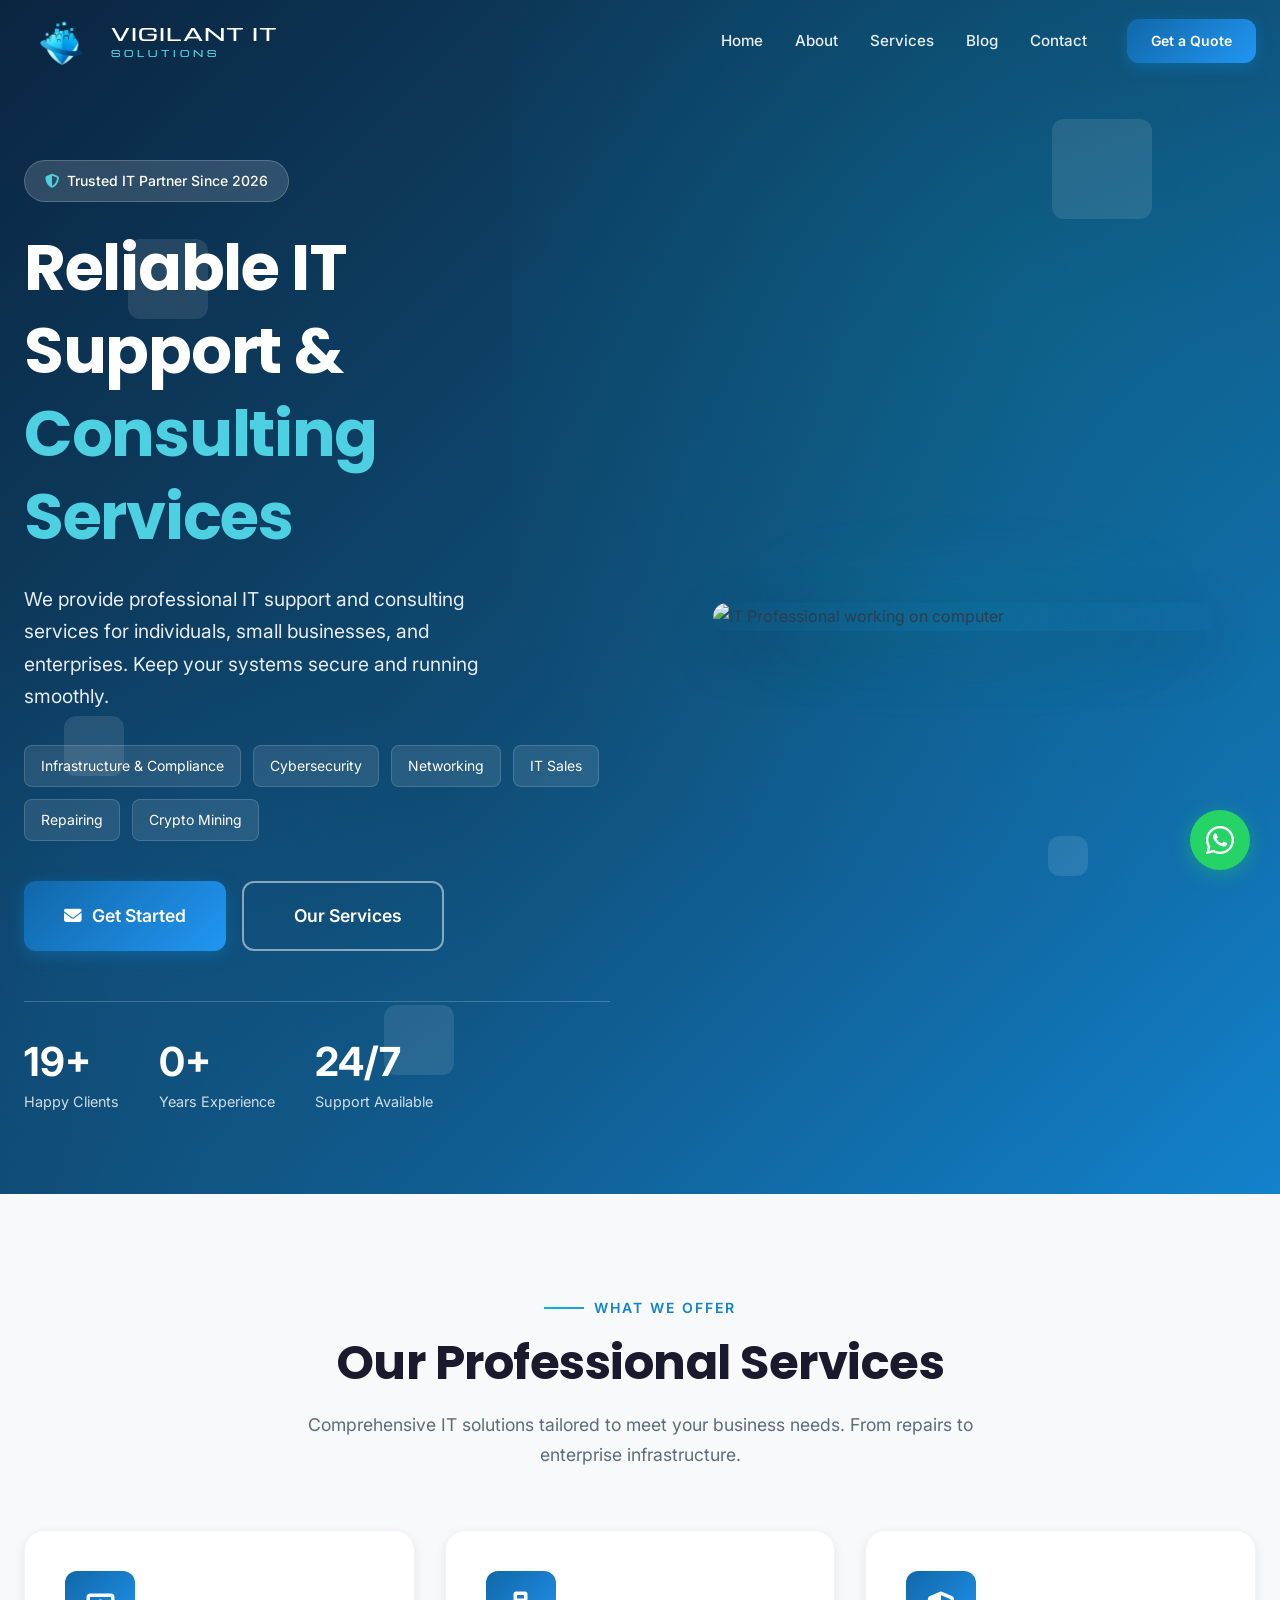
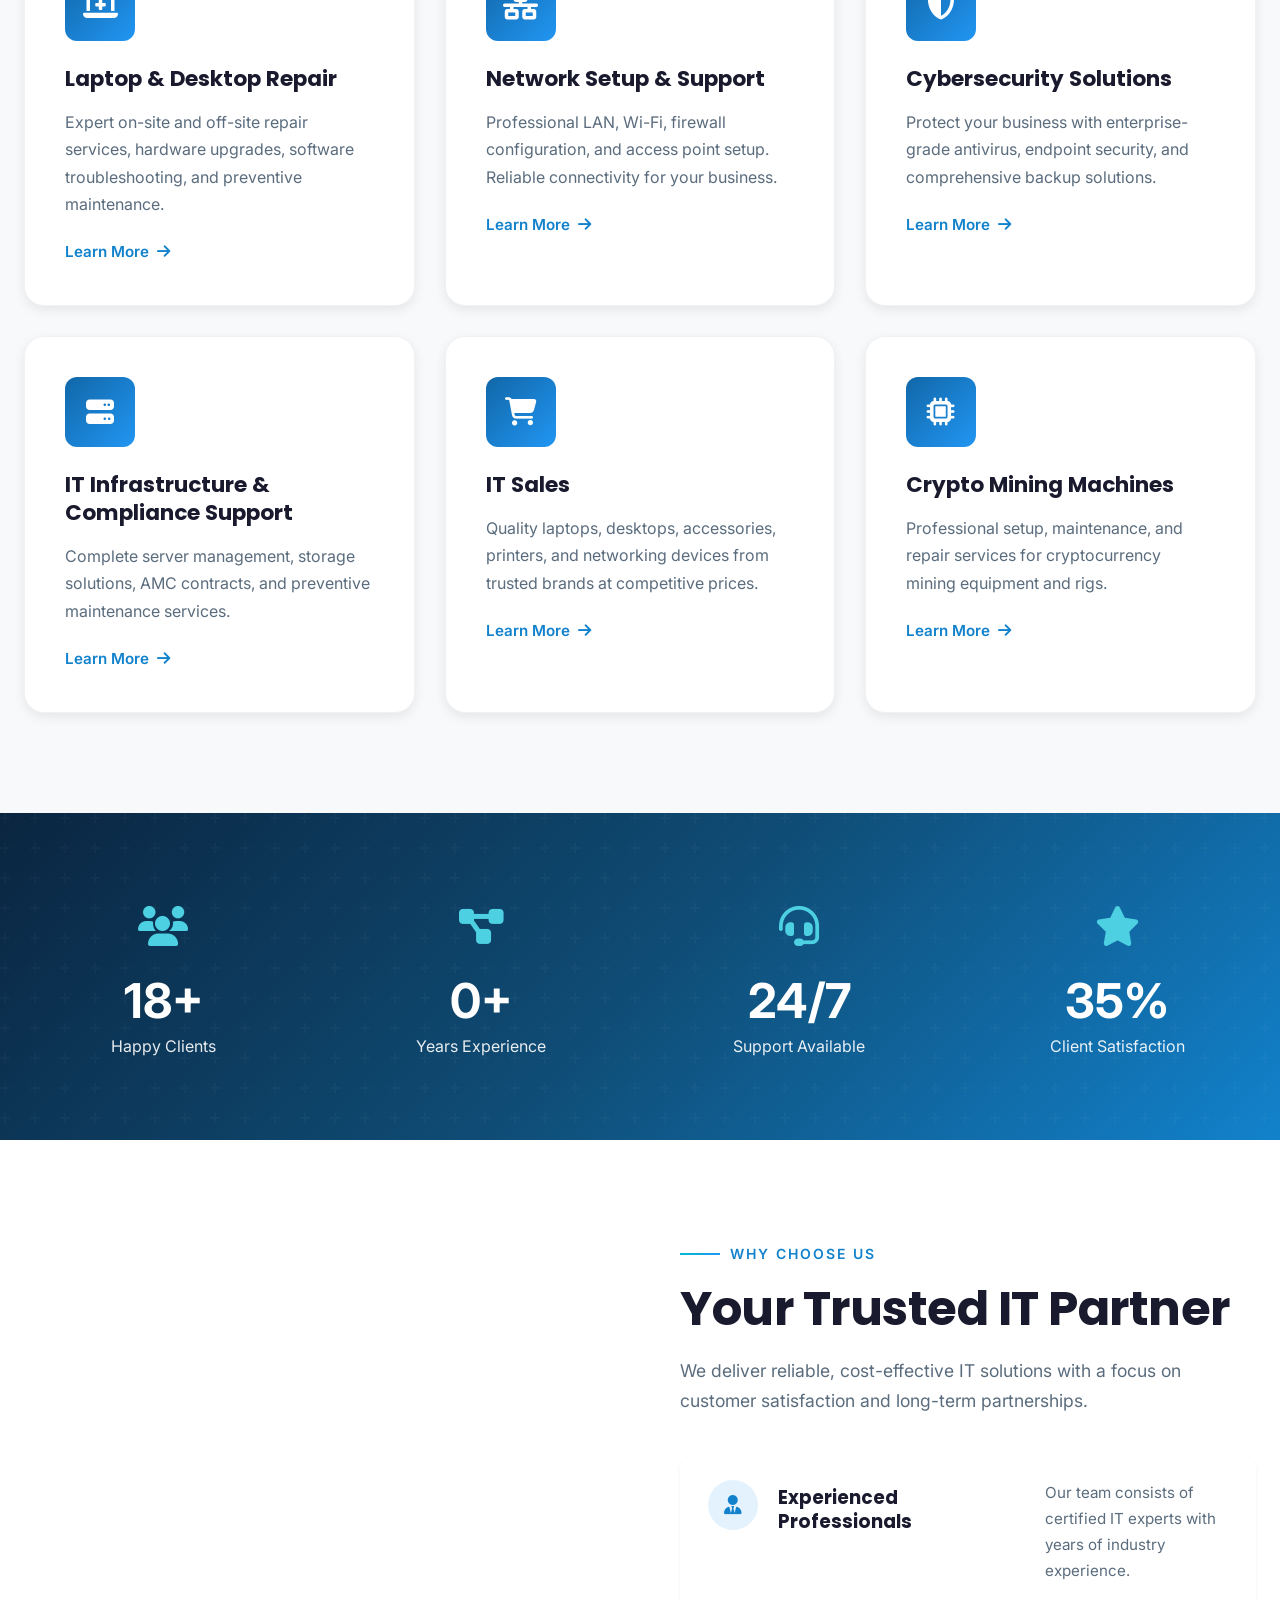
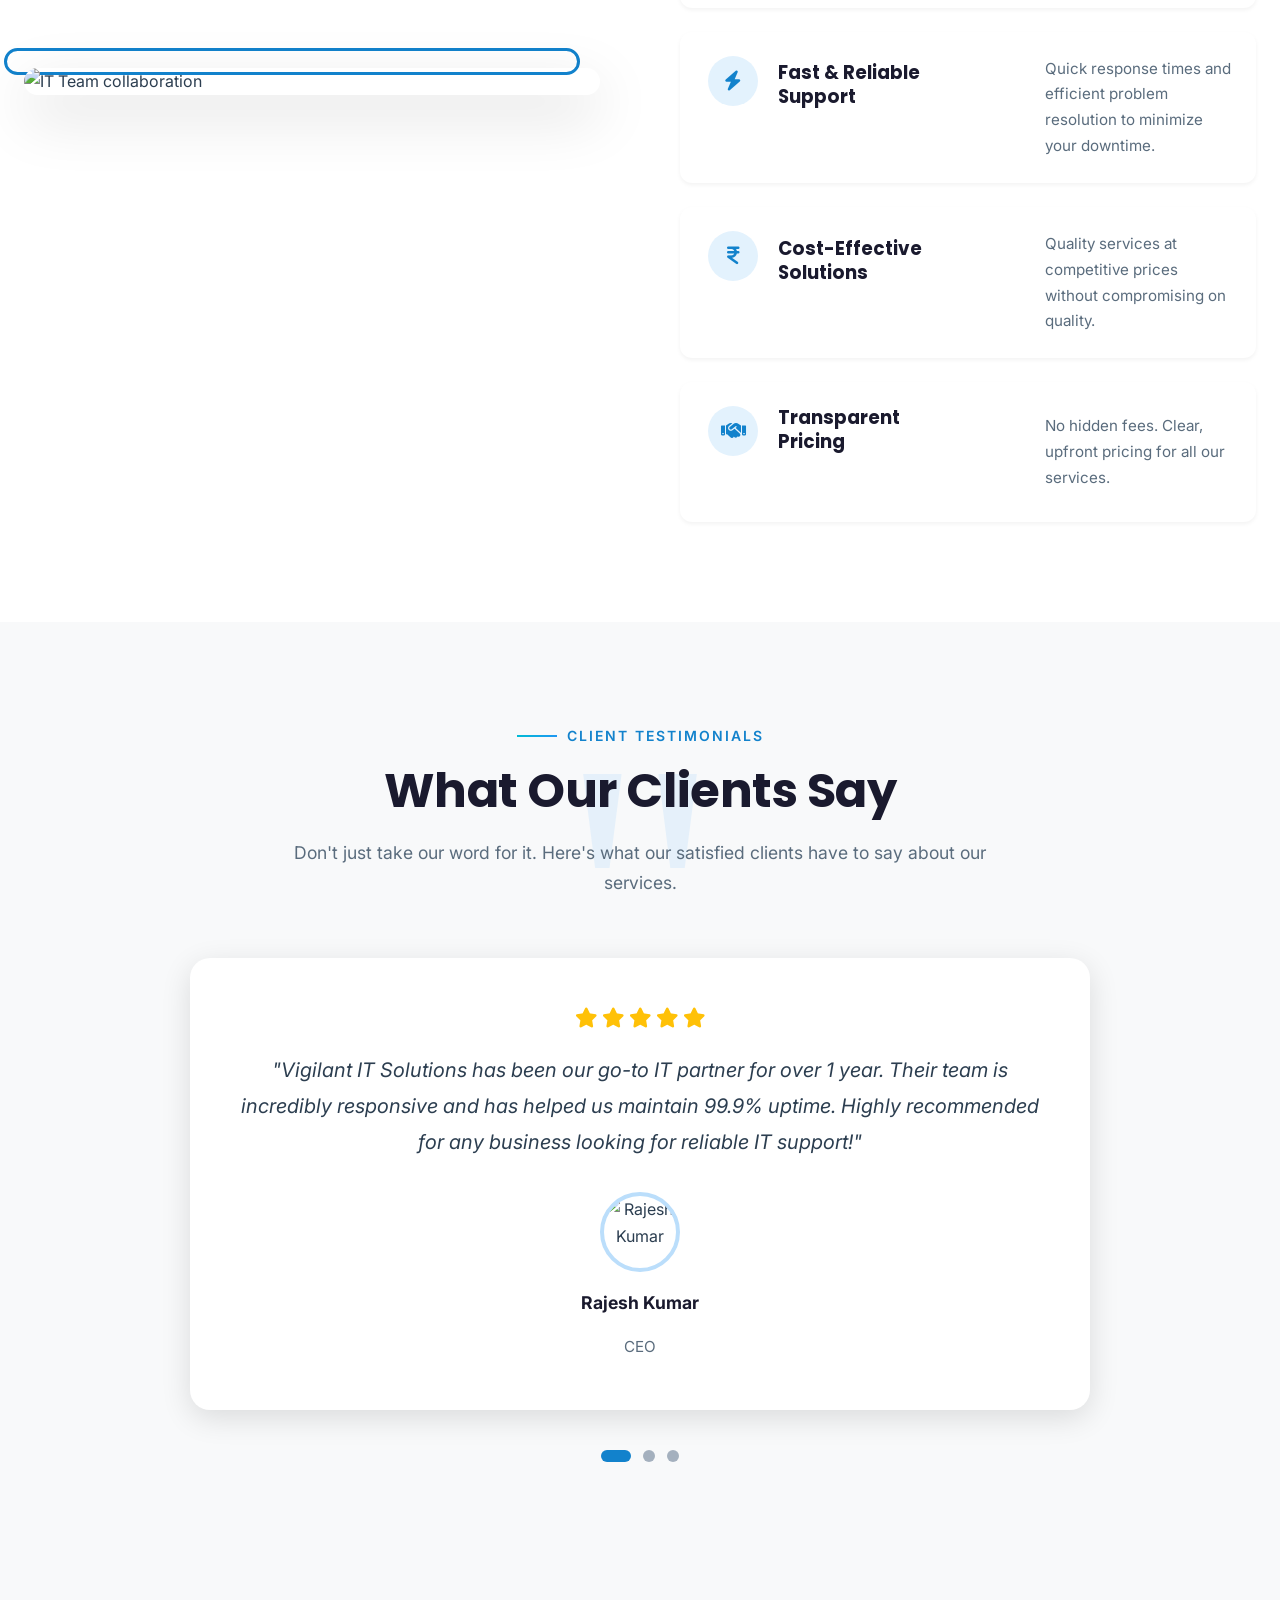
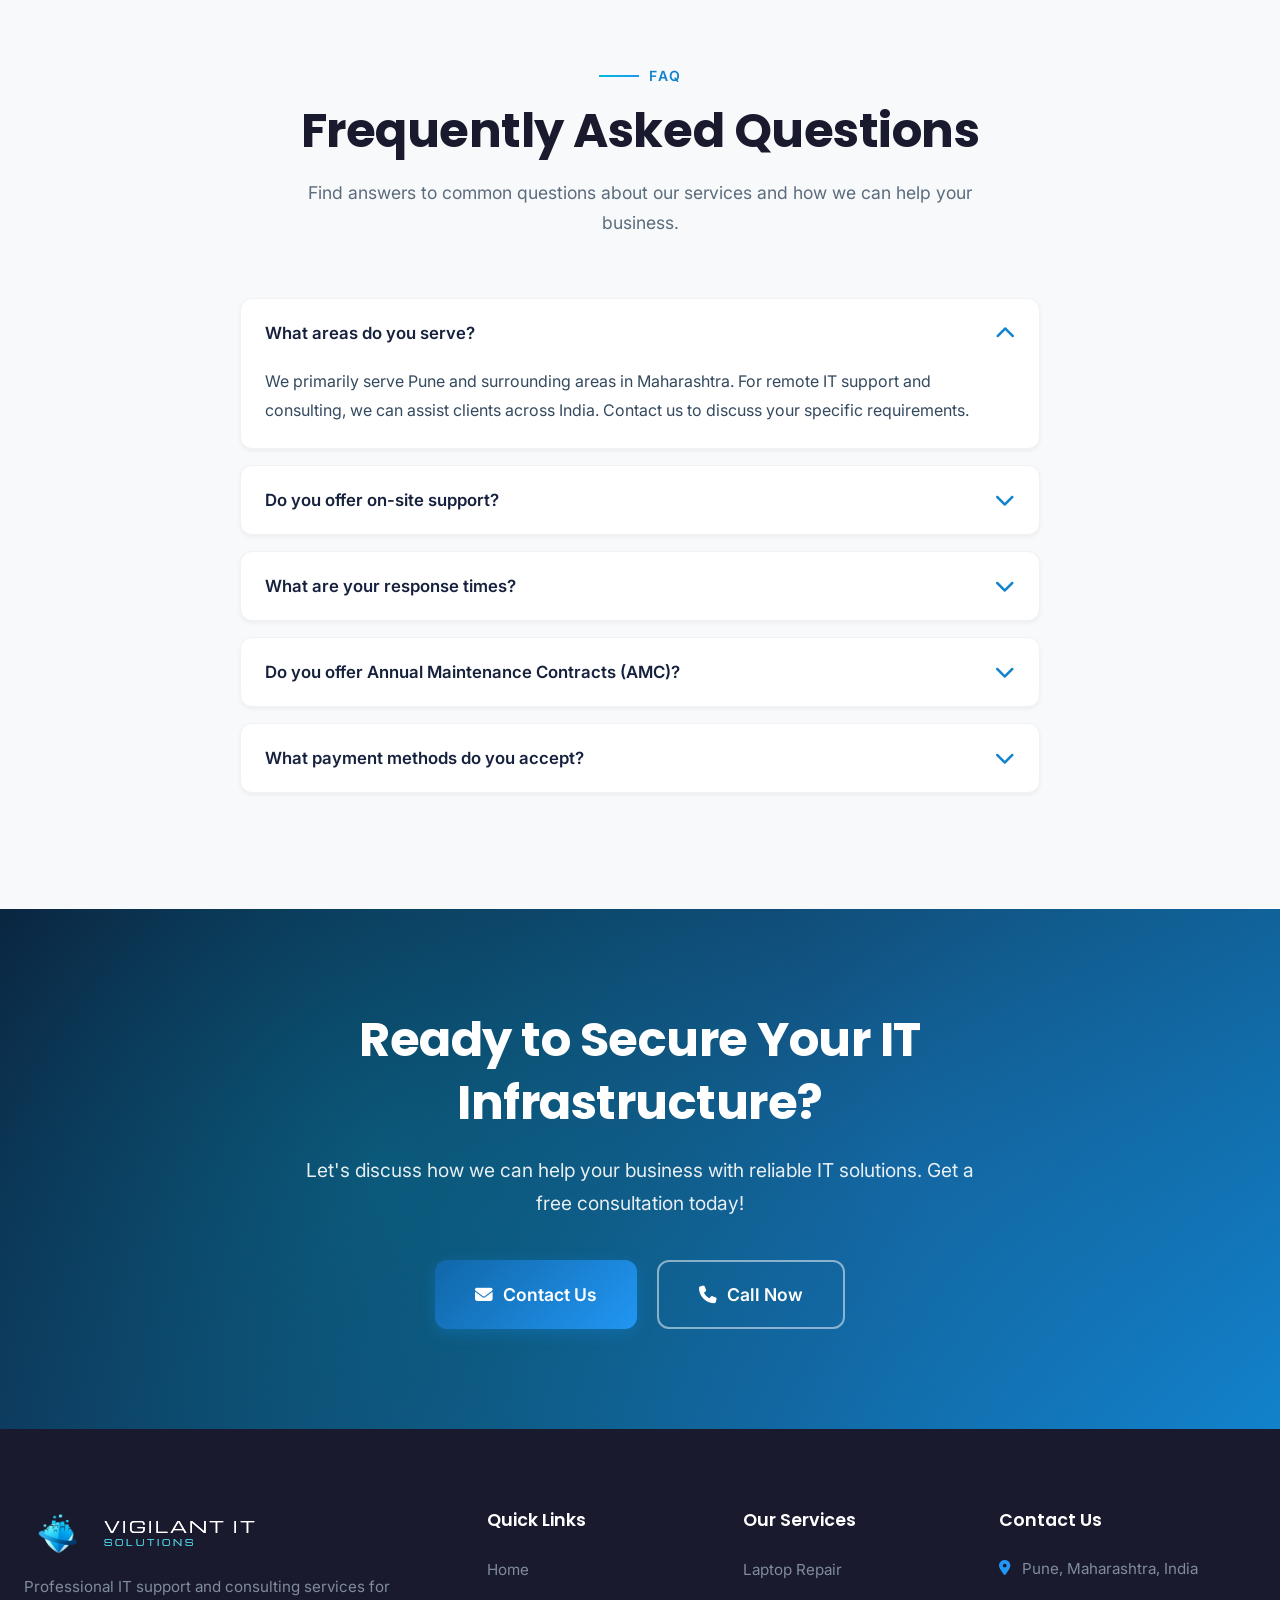
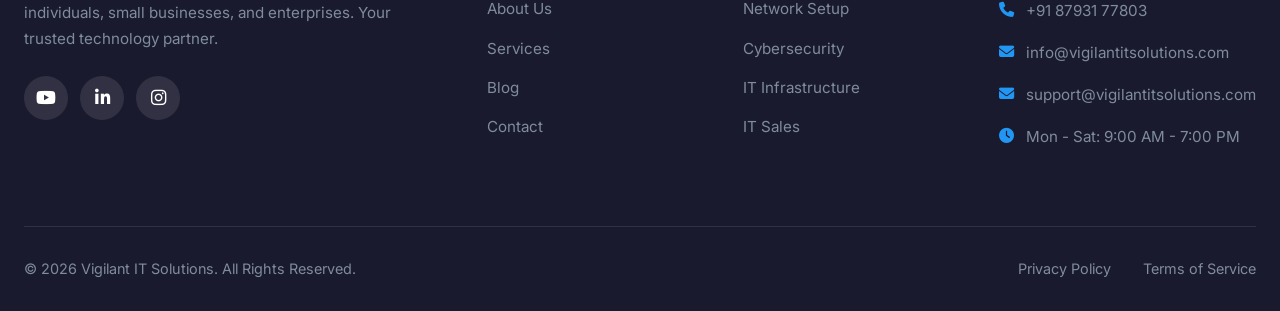
==== commit e4d32503: "Update about page with revised company history and statistics; add new services for IT consulting an" ====
--- a/index.html
+++ b/index.html
@@ -80,7 +80,7 @@
             <div class="hero-content">
                 <div class="hero-badge">
                     <i class="fas fa-shield-halved"></i>
-                    <span>Trusted IT Partner Since 2015</span>
+                    <span>Trusted IT Partner Since 2026</span>
                 </div>
                 
                 <h1 class="hero-title">
@@ -94,10 +94,12 @@
                 </p>
                 
                 <div class="hero-tags">
-                    <span class="hero-tag">Infrastructure</span>
+                    <span class="hero-tag">Infrastructure & Compliance</span>
                     <span class="hero-tag">Cybersecurity</span>
                     <span class="hero-tag">Networking</span>
                     <span class="hero-tag">IT Sales</span>
+                    <span class="hero-tag">Repairing</span>
+                    <span class="hero-tag">Crypto Mining</span>
                 </div>
                 
                 <div class="hero-buttons">
@@ -113,11 +115,11 @@
                 
                 <div class="hero-stats">
                     <div class="hero-stat">
-                        <div class="hero-stat-number">500+</div>
+                        <div class="hero-stat-number">50+</div>
                         <div class="hero-stat-label">Happy Clients</div>
                     </div>
                     <div class="hero-stat">
-                        <div class="hero-stat-number">10+</div>
+                        <div class="hero-stat-number">1+</div>
                         <div class="hero-stat-label">Years Experience</div>
                     </div>
                     <div class="hero-stat">
@@ -191,7 +193,7 @@
                     <div class="service-icon">
                         <i class="fas fa-server"></i>
                     </div>
-                    <h3>IT Infrastructure Support</h3>
+                    <h3>IT Infrastructure & Compliance Support</h3>
                     <p>Complete server management, storage solutions, AMC contracts, and preventive maintenance services.</p>
                     <a href="services.html#infrastructure" class="service-link">
                         Learn More <i class="fas fa-arrow-right"></i>
@@ -235,7 +237,7 @@
                     <div class="stat-icon">
                         <i class="fas fa-users"></i>
                     </div>
-                    <div class="stat-number">500+</div>
+                    <div class="stat-number">50+</div>
                     <div class="stat-label">Happy Clients</div>
                 </div>
                 
@@ -243,8 +245,8 @@
                     <div class="stat-icon">
                         <i class="fas fa-project-diagram"></i>
                     </div>
-                    <div class="stat-number">1,200+</div>
-                    <div class="stat-label">Projects Completed</div>
+                    <div class="stat-number">1+</div>
+                    <div class="stat-label">Years Experience</div>
                 </div>
                 
                 <div class="stat-item fade-in">
@@ -352,15 +354,16 @@
                         <i class="fas fa-star"></i>
                     </div>
                     <p class="testimonial-text">
-                        "Vigilant IT Solutions has been our go-to IT partner for over 3 years. Their team is incredibly responsive 
+                        "Vigilant IT Solutions has been our go-to IT partner for over 1 year. Their team is incredibly responsive 
                         and has helped us maintain 99.9% uptime. Highly recommended for any business looking for reliable IT support!"
                     </p>
                     <div class="testimonial-author">
-                        <img src="https://images.unsplash.com/photo-1507003211169-0a1dd7228f2d?w=100&h=100&fit=crop&crop=face" 
+                        <!-- DiceBear avatar generated from the person's name seed -->
+                        <img src="https://api.dicebear.com/9.x/initials/svg?seed=Rajesh+Kumar&backgroundColor=0a3d6e&textColor=ffffff" 
                              alt="Rajesh Kumar" 
                              class="testimonial-avatar">
                         <div class="testimonial-name">Rajesh Kumar</div>
-                        <div class="testimonial-position">CEO, TechStart Solutions Pvt. Ltd.</div>
+                        <div class="testimonial-position">CEO</div>
                     </div>
                 </div>
                 
@@ -378,11 +381,12 @@
                         didn't even know existed and implemented robust security measures. Our data is now much safer!"
                     </p>
                     <div class="testimonial-author">
-                        <img src="https://images.unsplash.com/photo-1494790108377-be9c29b29330?w=100&h=100&fit=crop&crop=face" 
+                        <!-- DiceBear avatar generated from the person's name seed -->
+                        <img src="https://api.dicebear.com/9.x/initials/svg?seed=Priya+Sharma&backgroundColor=0a3d6e&textColor=ffffff" 
                              alt="Priya Sharma" 
                              class="testimonial-avatar">
                         <div class="testimonial-name">Priya Sharma</div>
-                        <div class="testimonial-position">IT Manager, FinServe India</div>
+                        <div class="testimonial-position">IT Manager</div>
                     </div>
                 </div>
                 
@@ -400,11 +404,12 @@
                         punctual, and explained everything in simple terms. Great value for money!"
                     </p>
                     <div class="testimonial-author">
-                        <img src="https://images.unsplash.com/photo-1472099645785-5658abf4ff4e?w=100&h=100&fit=crop&crop=face" 
+                        <!-- DiceBear avatar generated from the person's name seed -->
+                        <img src="https://api.dicebear.com/9.x/initials/svg?seed=Amit+Patel&backgroundColor=0a3d6e&textColor=ffffff" 
                              alt="Amit Patel" 
                              class="testimonial-avatar">
                         <div class="testimonial-name">Amit Patel</div>
-                        <div class="testimonial-position">Director, Patel Enterprises</div>
+                        <div class="testimonial-position">Director</div>
                     </div>
                 </div>
             </div>
@@ -511,7 +516,7 @@
                         <i class="fas fa-envelope"></i>
                         Contact Us
                     </a>
-                    <a href="tel:+919876543210" class="btn btn-outline-white btn-lg">
+                    <a href="tel:+918793177803" class="btn btn-outline-white btn-lg">
                         <i class="fas fa-phone"></i>
                         Call Now
                     </a>
@@ -537,8 +542,7 @@
                     </a>
                     <p>Professional IT support and consulting services for individuals, small businesses, and enterprises. Your trusted technology partner.</p>
                     <div class="footer-social">
-                        <a href="#" aria-label="Facebook"><i class="fab fa-facebook-f"></i></a>
-                        <a href="#" aria-label="Twitter"><i class="fab fa-twitter"></i></a>
+                        <a href="#" aria-label="YouTube"><i class="fab fa-youtube"></i></a>
                         <a href="#" aria-label="LinkedIn"><i class="fab fa-linkedin-in"></i></a>
                         <a href="#" aria-label="Instagram"><i class="fab fa-instagram"></i></a>
                     </div>
@@ -577,11 +581,15 @@
                     </div>
                     <div class="footer-contact-item">
                         <i class="fas fa-phone"></i>
-                        <span>+91-98765 43210</span>
+                        <span>+91 87931 77803</span>
                     </div>
                     <div class="footer-contact-item">
                         <i class="fas fa-envelope"></i>
                         <span>info@vigilantitsolutions.com</span>
+                    </div>
+                    <div class="footer-contact-item">
+                        <i class="fas fa-envelope"></i>
+                        <span>support@vigilantitsolutions.com</span>
                     </div>
                     <div class="footer-contact-item">
                         <i class="fas fa-clock"></i>
@@ -605,7 +613,7 @@
     <!-- ============================================
          WHATSAPP FLOATING BUTTON
          ============================================ -->
-    <a href="https://wa.me/919876543210?text=Hi%20Vigilant%20IT%20Solutions!%20I%20would%20like%20to%20inquire%20about%20your%20services." 
+    <a href="https://wa.me/918888237803?text=Hi%20Vigilant%20IT%20Solutions!%20I%20would%20like%20to%20inquire%20about%20your%20services." 
        class="whatsapp-float" 
        target="_blank" 
        rel="noopener noreferrer"
